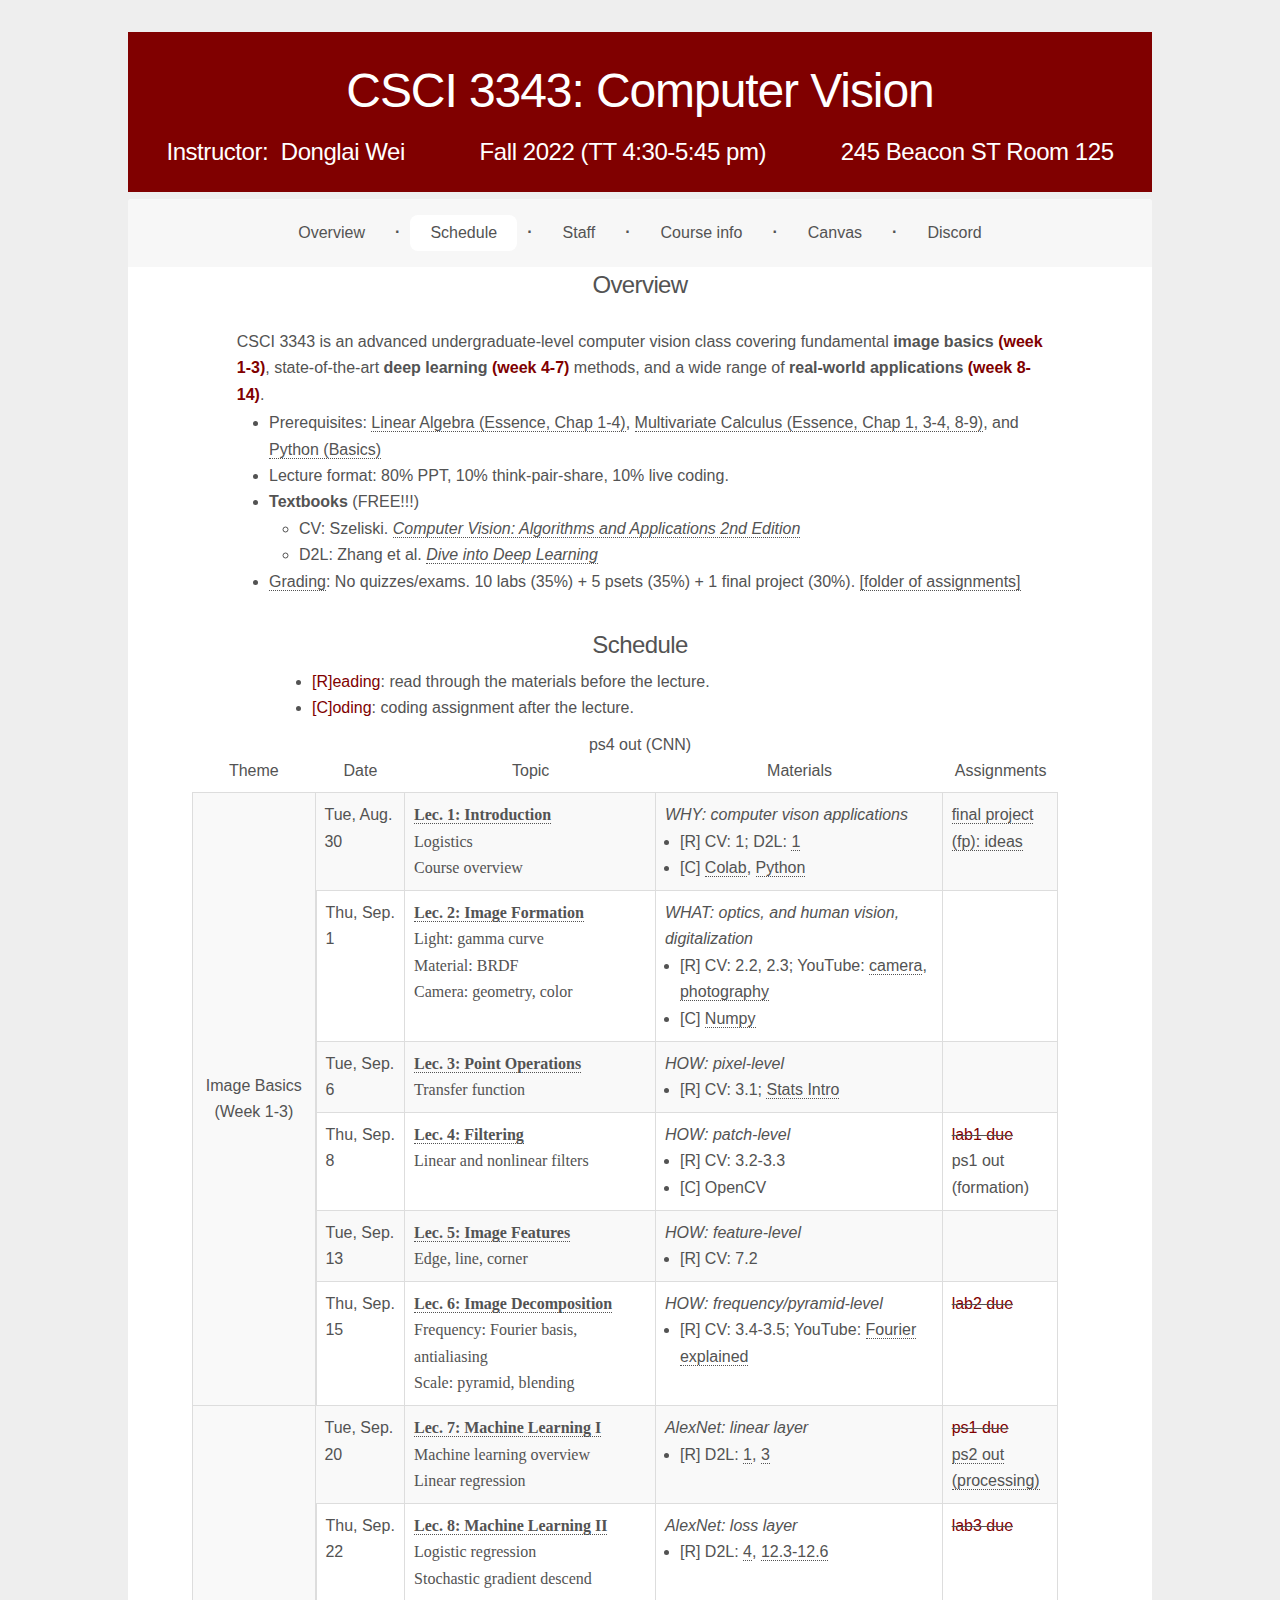
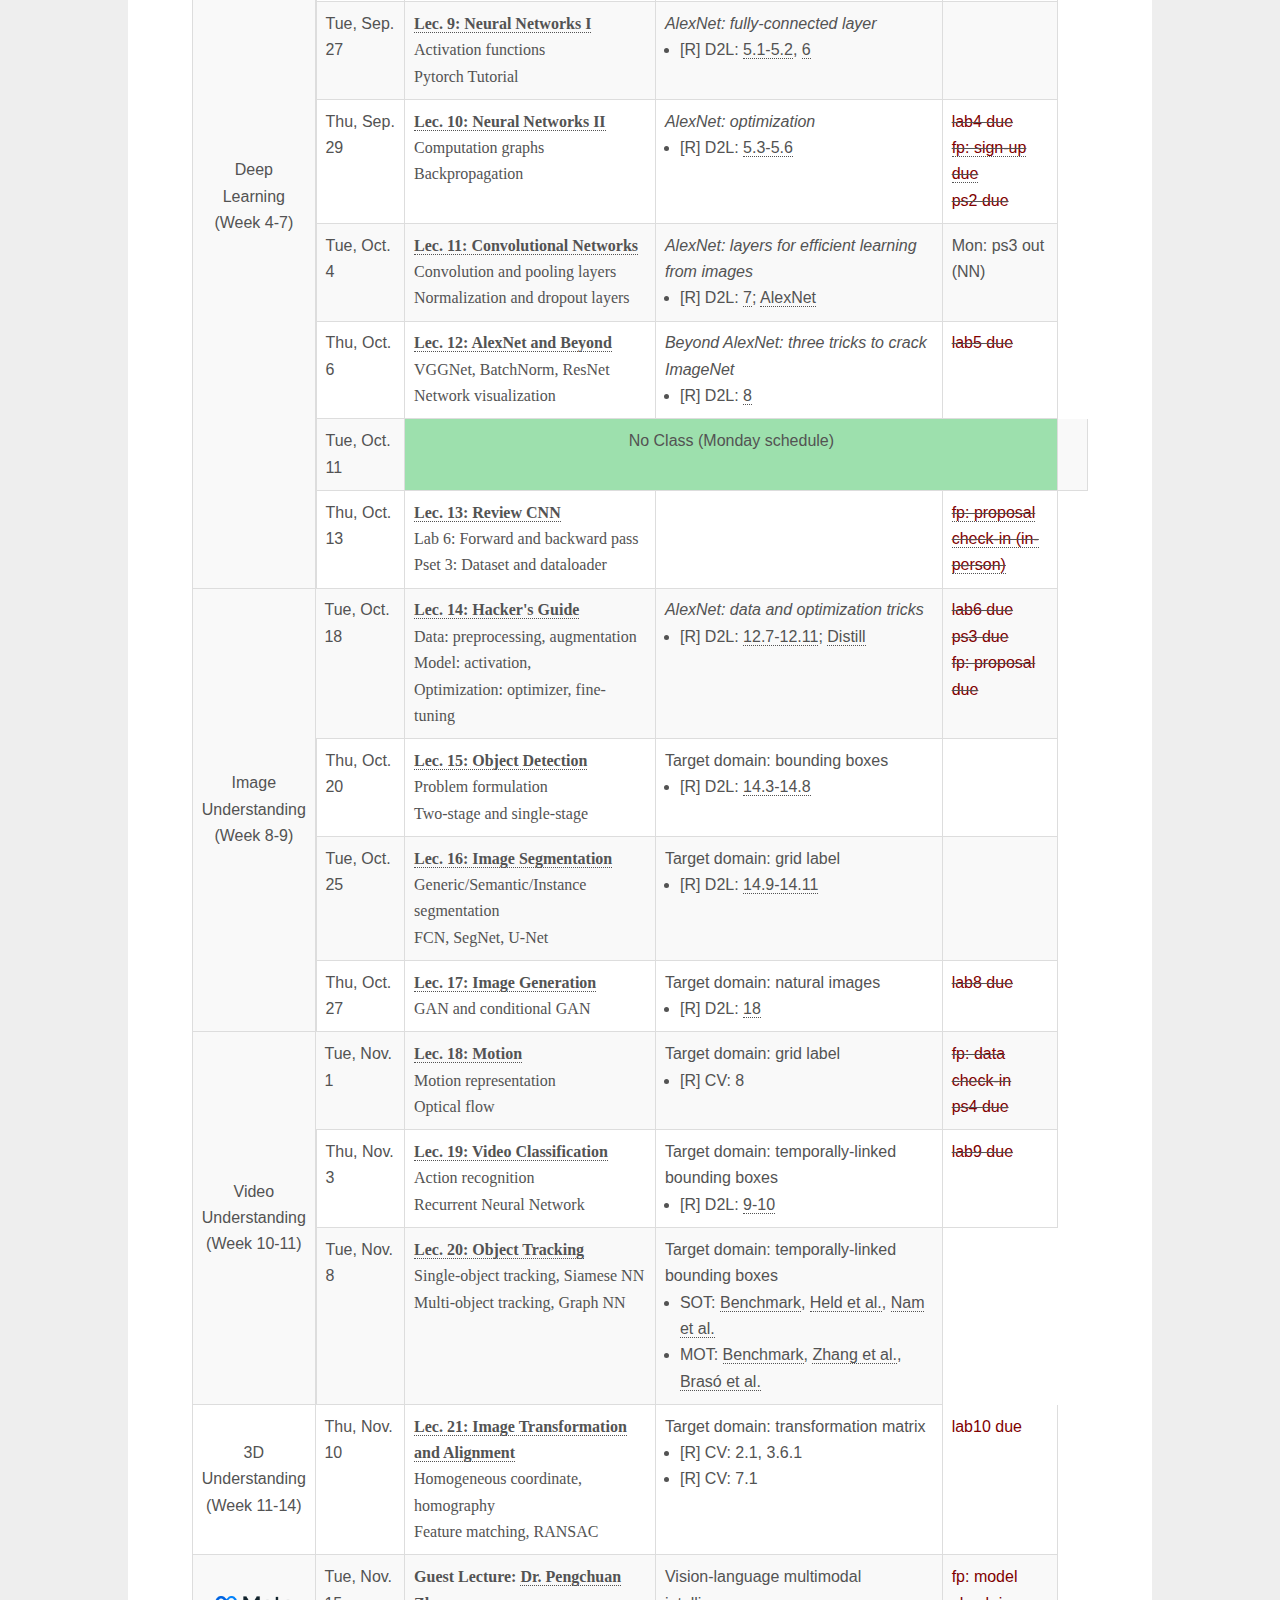
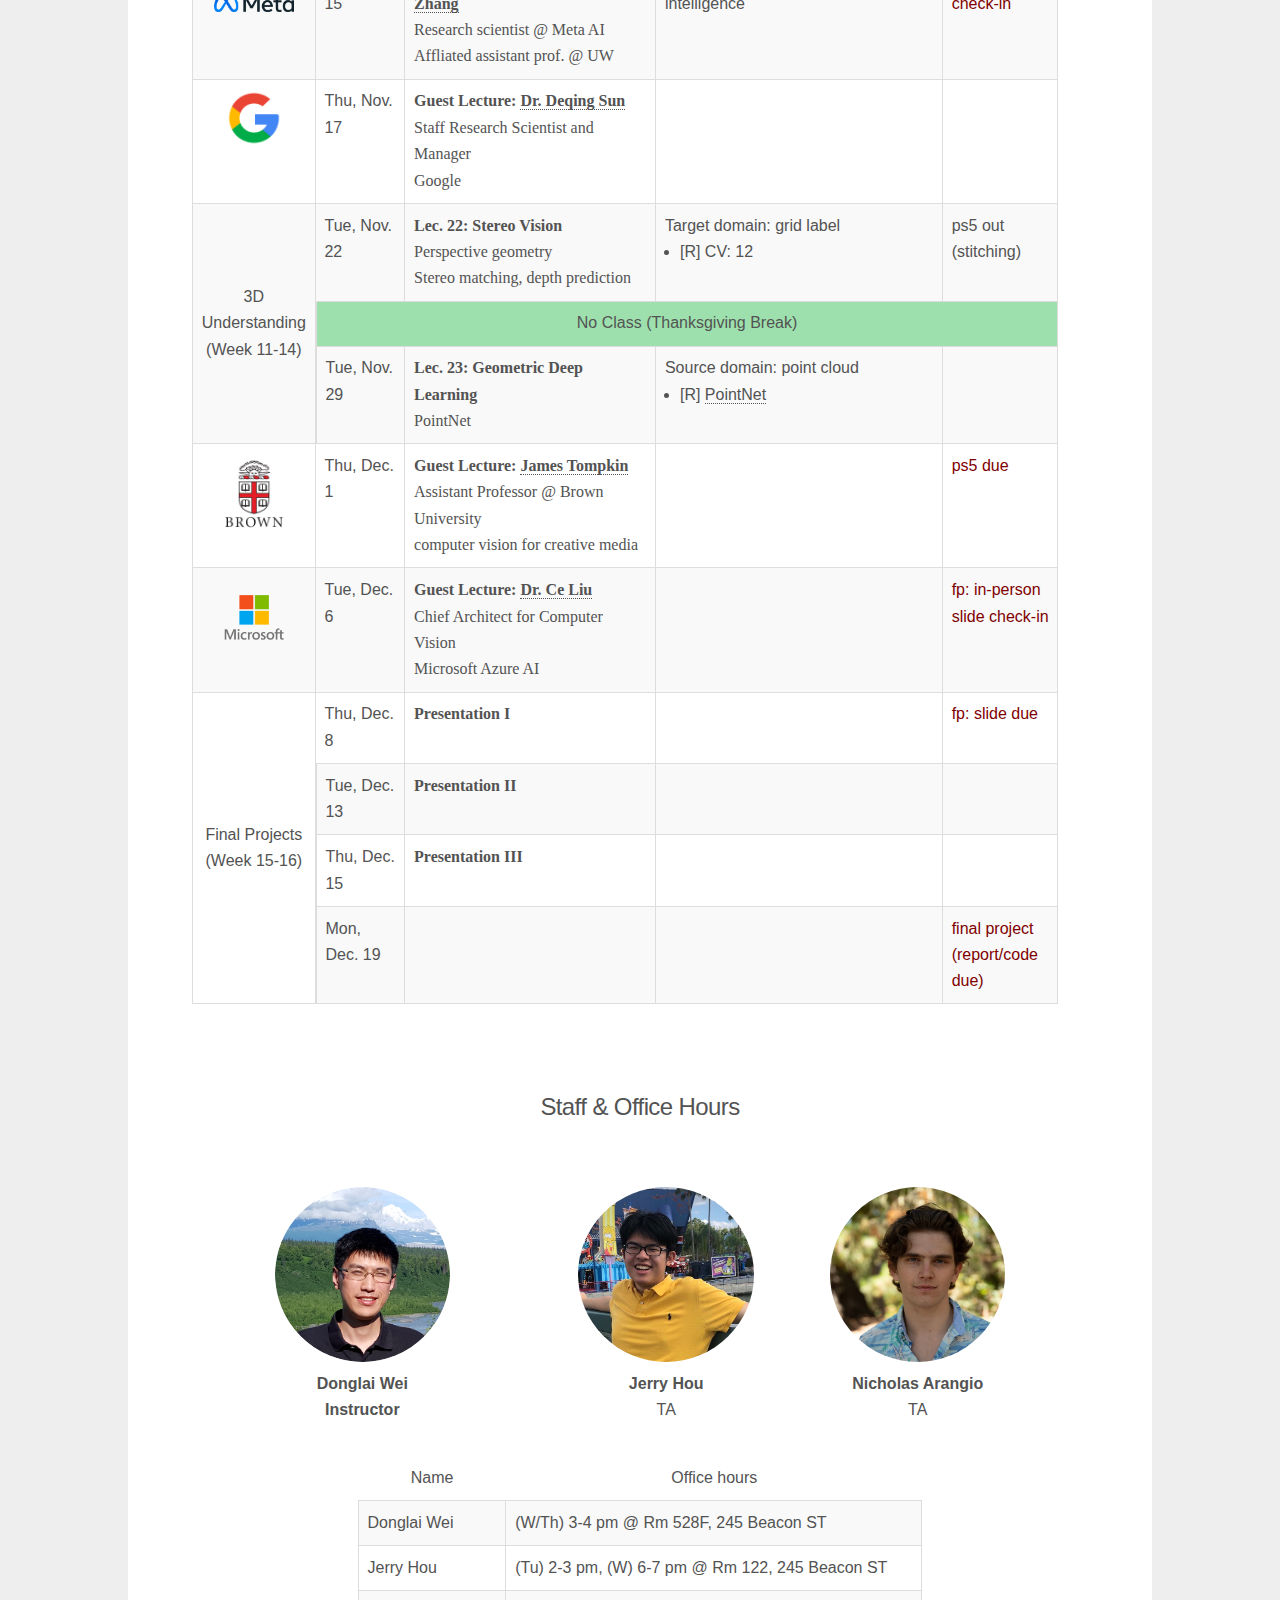
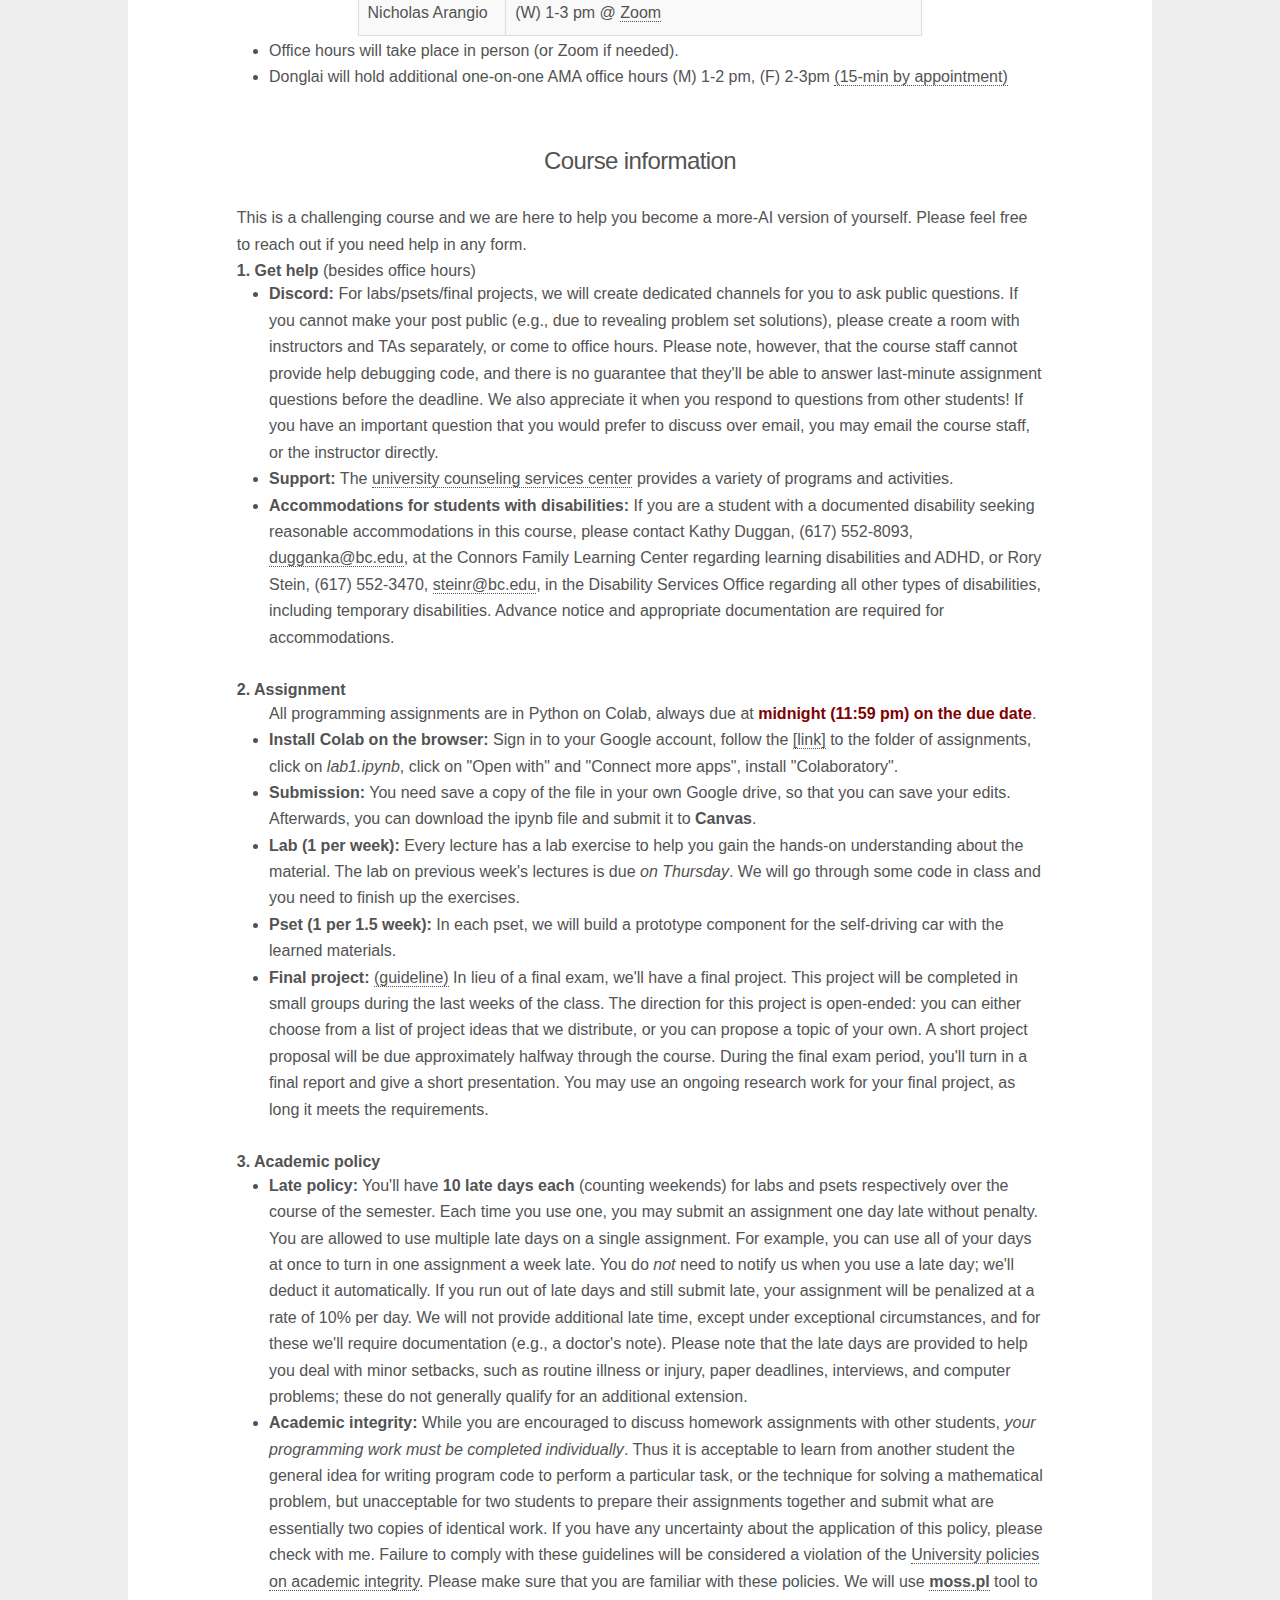
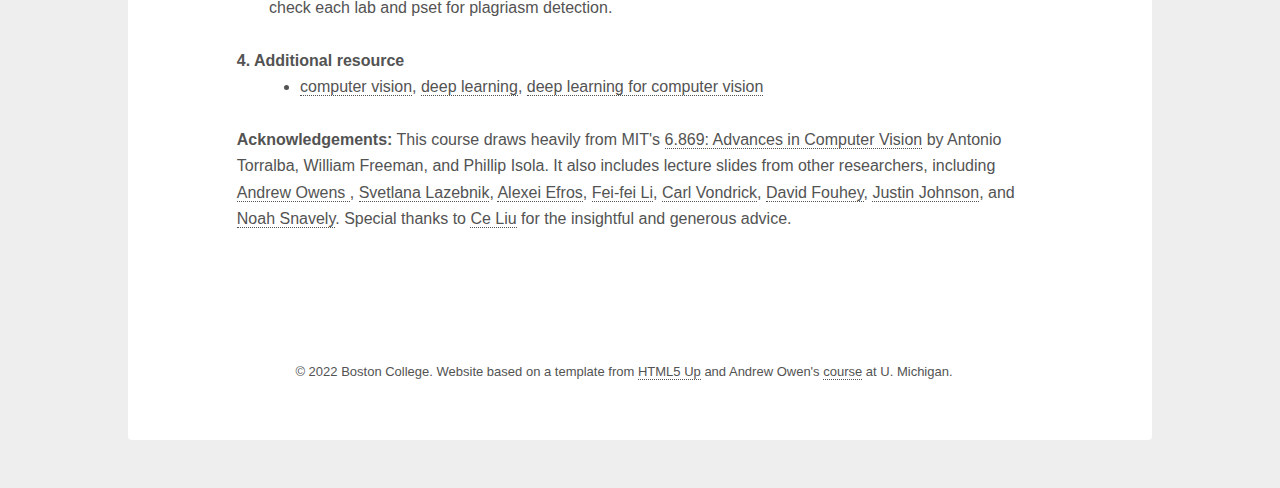
==== f22/index.html @ b756ae5e "add pengchuan" ====
<!DOCTYPE html>
<html><head><meta http-equiv="Content-Type" content="text/html; charset=UTF-8">
		<title>CSCI 3343: Fall 2022</title>
		
		<meta name="viewport" content="width=device-width, initial-scale=1">
		<link rel="stylesheet" href="../shared/main.css">
	<script data-dapp-detection="">!function(){let e=!1;function n(){if(!e){const n=document.createElement("meta");n.name="dapp-detected",document.head.appendChild(n),e=!0}}if(window.hasOwnProperty("ethereum")){if(window.__disableDappDetectionInsertion=!0,void 0===window.ethereum)return;n()}else{var t=window.ethereum;Object.defineProperty(window,"ethereum",{configurable:!0,enumerable:!1,set:function(e){window.__disableDappDetectionInsertion||n(),t=e},get:function(){if(!window.__disableDappDetectionInsertion){const e=arguments.callee;e&&e.caller&&e.caller.toString&&-1!==e.caller.toString().indexOf("getOwnPropertyNames")||n()}return t}})}}();</script></head>
	<body data-new-gr-c-s-check-loaded="14.1022.0" data-gr-ext-installed="">
    <style>
        
  a {
      color: #535353;
  }
  a.nounderline { 
      text-decoration: none;
      decoration: none;
		  border-bottom: none; 
  }
    </style>
    
      <div id="wrapper">
        <header id="header" class="alt" style="width: 100%">
          <div class="bgimg" style="height: 160px; background: #800000">
            <div style="height: 30px; width: 100%"></div>
            <h1><font size="+5">CSCI 3343: Computer Vision</font><div style="height:10px"></div>
              </h1><h2>
                <font size="+2">
                  Instructor:&nbsp;&nbsp;<a href="https://donglaiw.github.io/" class="nounderline">Donglai Wei</a>
                  &nbsp;&nbsp;&nbsp;&nbsp;&nbsp;&nbsp;&nbsp;&nbsp;&nbsp;&nbsp;
                  Fall 2022 (TT 4:30-5:45 pm)  
                  &nbsp;&nbsp;&nbsp;&nbsp;&nbsp;&nbsp;&nbsp;&nbsp;&nbsp;&nbsp;
                  245 Beacon ST Room 125
                </font>
              </h2>
          </div>
				</header>
        <center>
          <div style="background: #EEEEEE; height: 7px"></div>
        </center>

        <!-- Nav -->
            <nav id="nav">
                <ul>							
                    <li><a href="#overview" class="inheritcolor">Overview</a></li> <b>·</b>
                    <li><a href="#schedule" class="inheritactive">Schedule</a></li> <b>·</b>
                    <li><a href="#staff" class="inheritcolor">Staff</a></li> <b>·</b>
                    <li><a href="#info" class="inheritcolor">Course info</a></li> <b>·</b>
                    <li><a href="https://bostoncollege.instructure.com/courses/1634677" class="inheritcolor">Canvas</a></li> <b>·</b>
                    <li><a href="https://docs.google.com/document/d/1VWzy8Tkhs2QaKBJp37i4wnV9xQXjJttXMUh3TajgxGc/edit?usp=sharing" class="inheritcolor">Discord</a></li>
                </ul>
            </nav>


        <!-- Main -->
            <div id="main">
            <section id="note" class="main special">

         <!-- Introduction -->
            <section id="overview" class="main">
              <center>
                <header class="major">
                  <h2>Overview</h2>
				</header>
                <div class="spotlight" style="width: 90%; text-align: left">
                    <div class="content">
                    <p>CSCI 3343 is an advanced undergraduate-level
                    computer vision class covering fundamental <b>image basics <font color=#800000>(week 1-3)</font></b>, 
                    state-of-the-art <b>deep learning <font color=#800000>(week 4-7)</font></b> methods, 
                    and a wide range of <b>real-world applications <font color=#800000>(week 8-14)</font></b>.

                    <div style="padding-left: 4%; margin-top: -30px">
                    <ul>
                        <li>Prerequisites: <a href="https://www.youtube.com/playlist?list=PL0-GT3co4r2y2YErbmuJw2L5tW4Ew2O5B">Linear Algebra (Essence, Chap 1-4)</a>, <a href="https://www.youtube.com/playlist?list=PLZHQObOWTQDMsr9K-rj53DwVRMYO3t5Yr">Multivariate Calculus (Essence, Chap 1, 3-4, 8-9)</a>, and <a href="https://www.codecademy.com/learn/learn-python-3">Python (Basics)</a></li>
                        <li>Lecture format: 80% PPT, 10% think-pair-share, 10% live coding.</li>
                        <li><b>Textbooks</b> (FREE!!!)
                                <ul style="margin-left: 30px;margin-top: 0px">
                                    <li>CV: Szeliski. <a href="https://szeliski.org/Book/"><i>Computer Vision: Algorithms and Applications 2nd Edition</i></a></li>
                                    <li>D2L: Zhang et al. <a href="https://d2l.ai/"><i>Dive into Deep Learning</i></a></li>
                                </ul>
                         </li>
                         <li><a href="#hw">Grading</a>: No quizzes/exams. 10 labs (35%) + 5 psets (35%) + 1 final project (30%). <a href="https://drive.google.com/drive/folders/1LQR9ZyZ7EtOMsvpB1bPRARBVgwQW3OWW">[folder of assignments]</a> </li>
                    </ul>
                    </div>
                    </p>         
                    </div>
                </div>
                </center>
            </section>


            <section id="schedule" class="main special">
              <center>
                <header class="major">
                  <h2>Schedule</h2>
                </header>
                <div style="margin-top: -20px;margin-bottom: 10px;margin-left: 120px;text-align:left;">
                    <ul> 
                        <li><font color=#800000>[R]eading</font>: read through the materials before the lecture.</li>
                        <li><font color=#800000>[C]oding</font>: coding assignment after the lecture.</li>
                    </ul> 
                </div>
                  <div class="table-wrapper" style="width:100%;margin:auto;">
                    <font style="font-size: 16px">
                        <table class="alt">
						  <tbody>
                          </tbody><colgroup>
                              <col width="12%">
                              <col width="10%">
                              <col width="28%">
                              <col width="32%">
                              <col width="12%">
                          </colgroup>
                          <thead>
                            <tr>
                              <th style="text-align:center">Theme</th>
                              <th style="text-align:center">Date</th>
                              <th style="text-align:center">Topic</th>
                              <th style="text-align:center">Materials</th>
                              <th style="text-align:center">Assignments</th>
                            </tr>
                          </thead>
                          <style>
                            ul.materials {
                                padding-left: 15px;
                            }
                            div.subtopic {
                                font-style: normal;
                                font-family: HelveticaNeue-Light;
                                font-weight: 200;
                            }
                            td.topic {
                                font-family: HelveticaNeue;
                                font-weight: 600;
                            }
                             td.topic2 {
                                font-style: italic;
                                font-weight: 200;
                            }
                          </style>

    <!-- Start schedule -->
    <tbody>
      <tr class="alternate">
          <td rowspan=6 style="vertical-align:middle;text-align:center;">Image Basics<br/>(Week 1-3) </td>
        <td>Tue, Aug. 30</td>
        <td class="topic"><a href="https://www.dropbox.com/s/ermzb9dpgux8m0p/lec1-intro.key.pdf?dl=0">Lec. 1: Introduction</a>
          <div class="subtopic">
            Logistics
            <br/> Course overview</div>
        </td>
        <td>
            <i>WHY: computer vison applications</i>
          <ul class="materials">
              <li>[R] CV: 1; D2L: <a href="https://d2l.ai/chapter_introduction/index.html">1</a></li>
              <li>[C] <a href="https://cs231n.github.io/setup-instructions/#working-remotely-on-google-colaboratory">Colab</a>, <a href="https://www.codecademy.com/learn/learn-python-3">Python</a></li>
          </ul>
        </td>
        <td>
            <a href="https://docs.google.com/document/d/1RPF6hJYOGr-RjSactOsPYlGhTfgRyehkN6U8ZNTrC2U/edit?usp=sharing">final project (fp): ideas</a>
        </td>
      </tr>
      <tr class="alternate">
        <td>Thu, Sep. 1 </td>
        <td class="topic"><a href="https://www.dropbox.com/s/8jhj89sne5j6v15/lec2-imageformation.key.pdf?dl=0">Lec. 2: Image Formation</a>
          <div class="subtopic">
              Light: gamma curve
              <br/>Material: BRDF
              <br/>Camera: geometry, color</div>
        </td>
        <td>
            <i>WHAT: optics, and human vision, digitalization</i>
          <ul class="materials">
              <li>[R] CV: 2.2, 2.3; YouTube: <a href="https://www.youtube.com/watch?v=B7Dopv6kzJA">camera</a>, <a href="https://www.youtube.com/watch?v=V7z7BAZdt2M">photography</a></li>
            <li>[C] <a href="https://www.w3schools.com/PYTHON/numpy/default.asp">Numpy</a></li>
          </ul>
        </td>
        <td> </td>
      </tr>
      <tr class="alternate">
        <td>Tue, Sep. 6 </td>
        <td class="topic"><a href="https://www.dropbox.com/s/l7wie9aj036s0ee/lec3-point-operators.key.pdf?dl=0">Lec. 3: Point Operations</a>
          <div class="subtopic">
              Transfer function
        </div>
        </td>
        <td>
            <i>HOW: pixel-level</i>
          <ul class="materials">
              <li>[R] CV: 3.1; <a href="https://seeing-theory.brown.edu/">Stats Intro</a></li>
          </ul>
        </td>
        <td>
        </td>
        </tr>
        <td>Thu, Sep. 8</td>
        <td class="topic"><a href="https://www.dropbox.com/s/t1nhlvugckdo2z9/lec4-filtering.key.pdf?dl=0">Lec. 4: Filtering</a>
            <div class="subtopic">
               Linear and nonlinear filters
                </div>
        </td>
        <td>
            <i>HOW: patch-level</i>
          <ul class="materials">
            <li>[R] CV: 3.2-3.3</li>
            <li>[C] OpenCV</li>
          </ul>
        </td>
        <td>
            <strike><font color=#800000>lab1 due</font></strike>
            <br/>ps1 out (formation)
        </td>
      </tr>
      <tr class="alternate">
        <td>Tue, Sep. 13</td>
        <td class="topic"><a href="https://www.dropbox.com/s/9svlw9o0f0z8q5v/lec5-image-features.key.pdf?dl=0">Lec. 5: Image Features</a>
          <div class="subtopic">Edge, line, corner</div>
        </td>
        <td>
            <i>HOW: feature-level</i>
          <ul class="materials">
            <li>[R] CV: 7.2</a></li>
          </ul>
        </td>
        <td></td>

      </tr>
      <tr class="alternate">
        <td>Thu, Sep. 15</td>
        <td class="topic"><a href="https://www.dropbox.com/s/kejxyr37krzpq57/lec6-decomposition.key.pdf?dl=0">Lec. 6: Image Decomposition</a>
          <div class="subtopic">
            Frequency: Fourier basis, antialiasing
            <br/>Scale: pyramid, blending
          </div>
        </td>
        <td>
            <i>HOW: frequency/pyramid-level </i>
          <ul class="materials">
              <li>[R] CV: 3.4-3.5; YouTube: <a href="https://www.youtube.com/watch?v=spUNpyF58BY">Fourier explained</a></li>
          </ul>
        </td>
        <td>
            <strike><font color=#800000>lab2 due</font></strike><br/>
            </td>
      </tr>
      <tr class="alternate">
        <td rowspan=8 style="vertical-align:middle;text-align:center;">Deep Learning<br/>(Week 4-7)</td>
        <td>Tue, Sep. 20</td>
        <td class="topic"><a href="https://www.dropbox.com/s/k8f78rt7fxt3f20/lec7-ml-overview.key.pdf?dl=0">Lec. 7: Machine Learning I</a>
          <div class="subtopic">Machine learning overview
              <br/>Linear regression
            </div>
        </td>
        <td>
            <i>AlexNet: linear layer</i>
          <ul class="materials">
            <li>[R] D2L: <a href="https://d2l.ai/chapter_introduction/index.html">1</a>, <a href="https://d2l.ai/chapter_linear-regression/index.html">3</a></li>
          </ul>
        </td>
        <td>
            <strike> <font color=#800000>ps1 due</font></strike><br/>
            <a href="">ps2 out (processing)</a>
        </td>
      </tr>

      <tr class="alternate">
        <td>Thu, Sep. 22</td>
        <td class="topic"><a href="https://www.dropbox.com/s/6o8icmgvoi8tug2/lec8-ml-classification.key.pdf?dl=0">Lec. 8: Machine Learning II</a>
          <div class="subtopic">
             Logistic regression
             <br/>Stochastic gradient descend</div>
        </td>
        <td>
            <i>AlexNet: loss layer</i>
          <ul class="materials">
            <li>[R] D2L: <a href="https://d2l.ai/chapter_linear-classification/index.html">4</a>, <a href="https://d2l.ai/chapter_optimization/index.html">12.3-12.6</a></li>
          </ul>
        </td>
        <td>
            <strike> <font color=#800000>lab3 due</font></strike>
        </td>
      </tr>

      <tr class="alternate">
        <td>Tue, Sep. 27</td>
        <td class="topic"><a href="https://www.dropbox.com/s/7b6t83u4hngdm82/lec9-nn-model.key.pdf?dl=0">Lec. 9: Neural Networks I</a>
          <div class="subtopic">Activation functions
            <br>Pytorch Tutorial</div>
        </td>
        <td>
            <i>AlexNet: fully-connected layer</i>
          <ul class="materials">
              <li>[R] D2L: <a href="https://d2l.ai/chapter_multilayer-perceptrons/index.html">5.1-5.2</a>, <a href="https://d2l.ai/chapter_builders-guide/index.html">6</a></li>
          </ul>
        </td>
        <td>
        </td>
      </tr>

      <tr class="alternate">
        <td>Thu, Sep. 29</td>
        <td class="topic"><a href="https://www.dropbox.com/s/tp20ttemd0opolt/lec10-nn-mlp.key.pdf?dl=0">Lec. 10: Neural Networks II</a>
          <div class="subtopic">Computation graphs
            <br>Backpropagation</div>
        </td>
        <td>
            <i>AlexNet: optimization</i>
          <ul class="materials">
              <li>[R] D2L: <a href="https://d2l.ai/chapter_multilayer-perceptrons/index.html">5.3-5.6</a></li>
          </ul>
        </td>
        <td>
            <strike><font color=#800000>lab4 due</font></strike>
            <br/>
            <strike><a href="https://docs.google.com/spreadsheets/d/1O5JpzjZCm3Sf1GQYFLY4WBLf4ncbZfhstSVXc7sCf9E/edit?usp=sharing"><font color=#800000>fp: sign-up due</font></a></strike>
            <br/><strike><font color=#800000>ps2 due</font></strike>
        </td>
      </tr>

      <tr class="alternate">
        <td>Tue, Oct. 4</td>
        <td class="topic"><a href="https://www.dropbox.com/s/j44pt8pi6dm3w3n/lec11-nn-cnn.key.pdf?dl=0">Lec. 11: Convolutional Networks</a>
          <div class="subtopic">Convolution and pooling layers
            <br>Normalization and dropout layers</div>
        </td>
        <td>
            <i>AlexNet: layers for efficient learning from images </i>
          <ul class="materials">
                <li>[R] D2L: <a href="https://d2l.ai/chapter_convolutional-neural-networks/index.html">7</a>; <a href="https://papers.nips.cc/paper/4824-imagenet-classification-with-deep-convolutional-neural-networks.pdf">AlexNet</a></li>
          </ul>
        </td>
        <td>
            Mon: ps3 out (NN)
        </td>
      </tr>

      <tr class="alternate">
        <td>Thu, Oct. 6</td>
        <td class="topic"><a href="https://www.dropbox.com/s/h1o4vrry853fr21/lec12-nn-alexnet.key.pdf?dl=0">Lec. 12: AlexNet and Beyond</a>
          <div class="subtopic">
            VGGNet, BatchNorm, ResNet
            <br>Network visualization </div>
        </td>
        <td>
            <i>Beyond AlexNet: three tricks to crack ImageNet</i>
          <ul class="materials">
                <li>[R] D2L: <a href="https://d2l.ai/chapter_convolutional-modern/index.html">8</a></li>
          </ul>
        </td>

        <td>
            <strike> <font color=#800000>lab5 due</font><br/> </strike>
        </td>
     </tr>
      <tr class="alternate">
        <td>Tue, Oct. 11</td>
        <td colspan=3 align=center bgcolor="#9de0ad">No Class (Monday schedule) </td>
        <td>
        </td>
      </tr>

      <tr class="alternate">
        <td>Thu, Oct. 13</td>
        <td class="topic"><a href="https://www.dropbox.com/s/xmjq13l7c00ymbl/lec13-nn-eng.key.pdf?dl=0">Lec. 13: Review CNN</a>
          <div class="subtopic">
            Lab 6: Forward and backward pass
            <br/> Pset 3: Dataset and dataloader
        </div>
        </td>
        <td>
        </td>
        <td>
            <strike><a href="https://docs.google.com/spreadsheets/d/1O5JpzjZCm3Sf1GQYFLY4WBLf4ncbZfhstSVXc7sCf9E/edit#gid=1090813761"><font color=#800000>fp: proposal check-in (in-person)</font></a></strike>
        </td>
      </tr>

      <tr class="alternate">
          <td rowspan=4 style="vertical-align:middle;text-align:center;">Image Understanding<br/>(Week 8-9)</td>
        <td>Tue, Oct. 18</td>
        <td class="topic"><a href="https://www.dropbox.com/s/xmjq13l7c00ymbl/lec13-nn-eng.key.pdf?dl=0">Lec. 14: Hacker's Guide</a>
          <div class="subtopic">
            Data: preprocessing, augmentation
            <br>Model: activation, 
            <br>Optimization: optimizer, fine-tuning
        </div>
        </td>
        <td>
            <i>AlexNet: data and optimization tricks</i>
          <ul class="materials">
                <li>[R] D2L: <a href="https://d2l.ai/chapter_optimization/index.html">12.7-12.11</a>; <a href="https://distill.pub/2017/feature-visualization/">Distill</a></li>
          </ul>
        </td>
        <td>
            <strike><font color=#800000>lab6 due</font>
            <br/><font color=#800000>ps3 due</font>
            <br/><font color=#800000>fp: proposal due</font></strike>
        </td>
      </tr>

      <tr class="alternate">
        <td>Thu, Oct. 20</td>
        <td class="topic"><a href="https://www.dropbox.com/s/x5x9uy33rn9c3ft/lec15-image-detect.key.pdf?dl=0">Lec. 15: Object Detection</a>
          <div class="subtopic">Problem formulation
            <br>Two-stage and single-stage</div>
        </td>
        <td>
            Target domain: bounding boxes
          <ul class="materials">
              <li>[R] D2L: <a href="https://d2l.ai/chapter_computer-vision/index.html">14.3-14.8</a></li>
          </ul>
        </td>
            ps4 out (CNN)
        <td>
          
      </tr>

    <tr class="alternate">
        <td>Tue, Oct. 25</td>
        <td class="topic"><a href="https://www.dropbox.com/s/9v4iqtsgmusbban/lec16-image-seg.key.pdf?dl=0">Lec. 16: Image Segmentation</a>
          <div class="subtopic">
            Generic/Semantic/Instance segmentation
          <br/>FCN, SegNet, U-Net</div>
        </td>
        <td>
            Target domain: grid label
          <ul class="materials">
              <li>[R] D2L: <a href="https://d2l.ai/chapter_computer-vision/index.html">14.9-14.11</a></li>
          </ul>
        </td>
        <td> 
        </td>
      </tr>

      <tr class="alternate">
        <td>Thu, Oct. 27</td>
        <td class="topic"><a href="https://www.dropbox.com/s/nj5mi4p6j7y73ph/lec17-image-gen.key.pdf?dl=0">Lec. 17: Image Generation</a>
          <div class="subtopic">
              GAN and conditional GAN
          </div>
        </td>
        <td>
            Target domain: natural images
          <ul class="materials">
              <li>[R] D2L: <a href="https://d2l.ai/chapter_generative-adversarial-networks/index.html">18</a></li>
          </ul>
        </td>

        <td> 
            <strike><font color=#800000>lab8 due</font></strike>
        </td>
      </tr>

      <tr class="alternate">
        <td rowspan=3 style="vertical-align:middle;text-align:center;">Video Understanding<br/>(Week 10-11)</td>
        <td>Tue, Nov. 1</td>
        <td class="topic"><a href="https://www.dropbox.com/s/b46489l216nq9tp/lec18-video-motion-prediction.key.pdf?dl=0">Lec. 18: Motion</a>
          <div class="subtopic">
            Motion representation
            <br/> Optical flow
          </div>
        </td>
        <td>
            Target domain: grid label
          <ul class="materials">
            <li>[R] CV: 8</li>
          </ul>
        </td>

        <td>
            <strike><font color=#800000>fp: data check-in</font>
            <br/><font color=#800000>ps4 due</font></strike>
        </td>
      </tr>
      <tr class="alternate">
        <td>Thu, Nov. 3 </td>
        <td class="topic"><a href="https://www.dropbox.com/s/pifs5oq0es5n611/lec19-video-prediction.key.pdf?dl=0">Lec. 19: Video Classification</a>
          <div class="subtopic">
              Action recognition
              <br/> Recurrent Neural Network
          </div>
        </td>
        <td>
            Target domain: temporally-linked bounding boxes
          <ul class="materials">
              <li>[R] D2L: <a href="https://d2l.ai/chapter_recurrent-neural-networks/index.html">9-10</a></li>
          </ul>
        </td>

        <td> 
            <strike><font color=#800000>lab9 due</font></strike>
        </td>
      </tr>

      <tr class="alternate">
        <td>Tue, Nov. 8</td>
        <td class="topic"><a href="https://www.dropbox.com/s/g1qadzabvmxxwbt/lec20-video-tracking.key.pdf?dl=0">Lec. 20: Object Tracking</a>
          <div class="subtopic">
              Single-object tracking, Siamese NN
              <br/>  Multi-object tracking, Graph NN
          </div>
        </td>
        <td>
            Target domain: temporally-linked bounding boxes
          <ul class="materials">
              <li>SOT: <a href="http://3dvision.princeton.edu/projects/2013/tracking/paper.pdf">Benchmark</a>, <a href="https://arxiv.org/abs/1604.01802">Held et al.</a>, <a href="https://arxiv.org/abs/1510.07945">Nam et al.</a></li>
              <li>MOT: <a href="https://arxiv.org/pdf/1504.01942.pdf">Benchmark</a>, <a href="http://vision.cse.psu.edu/courses/Tracking/vlpr12/lzhang_cvpr08global.pdf">Zhang et al.</a>, <a href="https://arxiv.org/pdf/1912.07515.pdf">Brasó et al.</a></li>
          </ul>
        </td>
      </tr>

      <tr class="alternate">
        <td style="vertical-align:middle;text-align:center;">3D Understanding<br/>(Week 11-14)</td>
        <td>Thu, Nov. 10</td>
        <td class="topic"><a href="https://www.dropbox.com/s/sp2afs0qft78vbx/lec21-3d-transformation.key.pdf?dl=0">Lec. 21: Image Transformation and Alignment</a>
          <div class="subtopic">
              Homogeneous coordinate, homography</br>
              Feature matching, RANSAC</div>
        </td>
        <td>
            Target domain: transformation matrix
          <ul class="materials">
              <li>[R] CV: 2.1, 3.6.1</a></li>
              <li>[R] CV: 7.1</li>
          </ul>
        </td>
        <td>
            <font color=#800000>lab10 due</font><br/>
        </td>
      </tr>

      <tr class="alternate">
        <td style="vertical-align:top;text-align:center"><img src="../shared/meta.png" height=80 /> </td>
       <td>Tue, Nov. 15</td>
        <td class="topic"> Guest Lecture: <a href="https://pzzhang.github.io/pzzhang/">Dr. Pengchuan Zhang</a>
          <div class="subtopic">
              Research scientist @ Meta AI
              <br/>Affliated assistant prof. @ UW
          </div>
        </td>
        <td>Vision-language multimodal intelligence
        <ul class="materials">
        </ul>
        </td>
          <td>
            <font color=#800000>fp: model check-in</font>
          </td>
      </tr>
      <tr class="alternate">
        <td style="vertical-align:top;text-align:center"><img src="../shared/google.png" height=60 /> </td>
        <td>Thu, Nov. 17 </td>
        <td class="topic"> Guest Lecture: <a href="https://pzzhang.github.io/pzzhang/">Dr. Deqing Sun</a>
          <div class="subtopic">
              Staff Research Scientist and Manager
              <br/> Google
          </div>
        </td>
        <td></td>
        <td>
        </td>

      </tr>

      <tr class="alternate">
        <td rowspan=3 style="vertical-align:middle;text-align:center;">3D Understanding<br/>(Week 11-14)</td>
        <td>Tue, Nov. 22 </td>
         <td class="topic"><a class="nope" href="">Lec. 22: Stereo Vision</a>
          <div class="subtopic">
              Perspective geometry
              <br/> Stereo matching, depth prediction
            </div>
        </td>
        <td>
            Target domain: grid label
          <ul class="materials">
              <li>[R] CV: 12</li>
          </ul>
        </td>
        <td>
            ps5 out (stitching)
        </td>
      </tr>

      <tr class="alternate">
        <td align=center colspan="4" bgcolor="#9de0ad">No Class (Thanksgiving Break)</td>
      </tr>

      <tr class="alternate">
        <td>Tue, Nov. 29</td>
        <td class="topic"><a class="nope" href="">Lec. 23: Geometric Deep Learning</a>
          <div class="subtopic">
              PointNet</div>
        </td>
        <td>
            Source domain: point cloud
          <ul class="materials">
            <li>[R] <a href="https://openaccess.thecvf.com/content_cvpr_2017/papers/Qi_PointNet_Deep_Learning_CVPR_2017_paper.pdf">PointNet</a></li>
          </ul>
        </td>

        <td></td>

      </tr>
      <tr class="alternate">
        <td style="vertical-align:top;text-align:center"><img src="../shared/brown.jpg" height=90 /> </td>
        <td>Thu, Dec. 1</td>
        <td class="topic">Guest Lecture: <a href="https://jamestompkin.com/">James Tompkin</a> 
          <div class="subtopic">
            Assistant Professor @ Brown University
            <br/> computer vision for creative media
          </div>
        </td>
        <td>
        <ul class="materials">
        </ul>
        </td>
        <td>
            <font color=#800000>ps5 due</font>
        </td>

      </tr>
      <tr class="alternate">
        <td style="vertical-align:top;text-align:center"><img src="../shared/microsoft.png" height=80 /> </td>
        <td>Tue, Dec. 6</td>
        <td class="topic">Guest Lecture: <a href="https://people.csail.mit.edu/celiu/">Dr. Ce Liu</a>
          <div class="subtopic">
              Chief Architect for Computer Vision
             <br/>Microsoft Azure AI
          </div>
        </td>
        <td>
        <ul class="materials">
        </ul>
        </td>
        <td>
            <font color=#800000>fp: in-person slide check-in</font>
        </td>
      </tr>
      <tr class="alternate">
        <td rowspan=6 style="vertical-align:middle;text-align:center;">Final Projects<br/>(Week 15-16)</td>
        <td>Thu, Dec. 8</td>
        <td class="topic">Presentation I
          <div class="subtopic"></div>
        </td>
        <td></td>
        <td>
            <font color=#800000>fp: slide due</font>
        </td>
      </tr>
      <tr class="alternate">
        <td>Tue, Dec. 13</td>
        <td class="topic">Presentation II
          <div class="subtopic"></div>
        </td>
        <td></td><td></td>
      </tr>
      <tr class="alternate">
        <td>Thu, Dec. 15</td>
        <td class="topic">Presentation III
          <div class="subtopic"></div>
        </td>
        <td></td><td></td>
      </tr>

      <tr class="alternate">
        <td>Mon, Dec. 19</td>
        <td></td>
        <td></td><td><font color=#800000>final project (report/code due)</font></td>
      </tr>

    </tbody>
</table>
<!-- End schedule -->
                    </font>
                  </div>
              </center>
            </section>
            <br><br>
						<section id="staff" class="main">
              <center>
                <header class="major">
                  <h2>Staff &amp; Office Hours</h2>
							  </header>
                <!-- <font size = "+1"> -->
                  <br>
                  <!-- <style> -->
                  <!--   .vline -->
                  <!--   { -->
                  <!--       border-left: 0px dashed gray; -->
                  <!--       height: 175px; -->
                  <!--   }  -->
                  <!-- </style> -->
                  <!-- <style>a { text-decoration: underline }</style> -->
                  <style>
                    a.stafflink {
                        text-decoration: none;
                        decoration: none;
		                    border-bottom: none; 
                    }
                  </style>
                  <div class="table-wrapper" style="width:90%">
                    <table>
                      <tbody><tr>
                        <td>
                          <div class="staff">
                            <div><img src="../shared/donglai.png" class="staff"></div>
                            <div><b><a href="https://donglaiw.github.io/" class="stafflink">Donglai Wei</a></b></div>
                            <div><strong>Instructor</strong></div>
                          </div>
                        </td>                        
                        <td><div style="width:17pt"></div></td>
                        <td>
                          <div class="staff">
                            <div><img src="src/jerry.jpg" class="staff"></div>
                            <div><b>Jerry Hou</b></div>
                            <div>TA</div>
                          </div>
                        </td>
                        <td>
                          <div class="staff">
                            <div><img src="src/nick.jpg" class="staff"></div>
                            <div><b>Nicholas Arangio</b></div>
                            <div>TA</div>
                          </div>
                        </td>
                      </tr>
                    </tbody></table>
                </div>
              </center>

              <center>
                <!-- <br><b>Office Hours</b><br><br> -->                
               <div class="table-wrapper" style="width:90%">
                   <table class="alt" style="width:70%">
                     <thead>
                       <tr>
                         <th style="text-align:center">Name</th>
                         <th style="text-align:center">Office hours</th>
                     </tr></thead>
                     <tr class="alternate"><td>Donglai Wei  </td><td>(W/Th) 3-4 pm @ Rm 528F, 245 Beacon ST</td></tr> 
                     <tr class="alternate"><td>Jerry Hou          </td><td>(Tu) 2-3 pm, (W) 6-7 pm @ Rm 122, 245 Beacon ST</td></tr>
                     <tr class="alternate"><td>Nicholas Arangio          </td><td>(W) 1-3 pm @ <a href="https://bccte.zoom.us/j/8805625762">Zoom</a></td></tr>
                   </tbody></table>
                    <div align="left" style="padding-left: 4%; margin-top: -30px">
                    <ul>
                        <li>Office hours will take place in person (or Zoom if needed).</li>
                        <li>Donglai will hold additional one-on-one AMA office hours (M) 1-2 pm, (F) 2-3pm <a href="https://calendly.com/donglai-wei/open-office-hour">(15-min by appointment)</a></li>
                    </ul>
                    </div>
                 <br><br>
               </div>
			</center></section>

           <!-- Introduction -->
            <section id="info" class="main">
              <center>
                <header class="major">
                  <h2>Course information</h2>
                </header>

                <div class="spotlight" style="width: 90%; text-align: left">
                    <div class="content">

                          This is a challenging course and we are here to help you become a more-AI version of yourself.
                          Please feel free to reach out if you need help in any form.
                          <br/>
                        <p><b>1. Get help</b> (besides office hours)</p>
                      <div style="padding-left: 4%; margin-top: -35px">
                        <ul>
                        <li><b>Discord:</b> For labs/psets/final projects, we will create dedicated channels for you to ask public questions. 
                                If you cannot make your post public (e.g., due to
                    revealing problem set solutions), please create a room with instructors and TAs separately,
                    or come to office
                    hours. Please note, however, that the course staff
                    cannot provide help debugging code, and there is
                    no guarantee that they'll be able to answer
                    last-minute assignment questions before the
                    deadline. We also appreciate it when you respond
                    to questions from other students! If you have an
                    important question that you would prefer to discuss
                    over email, you may email the course staff, 
                    or the instructor directly.</li>
                    <li><b>Support:</b> The <a href="https://www.bc.edu/bc-web/offices/student-affairs/sites/counseling.html">university counseling services center</a> provides
                     a variety of programs and activities.
                    </li>
                    <li>
                        <b>Accommodations for students with disabilities:</b>
                        If you are a student with a documented disability seeking reasonable accommodations in this course, please contact Kathy Duggan, (617) 552-8093, <a href="mailto:dugganka@bc.edu">dugganka@bc.edu</a>, at the Connors Family Learning Center regarding learning disabilities and ADHD, or Rory Stein, (617) 552-3470, <a href="mailto:steinr@bc.edu">steinr@bc.edu</a>, in the Disability Services Office regarding all other types of disabilities, including temporary disabilities. Advance notice and appropriate documentation are required for accommodations.
                        </li>

                        </ul>
                    </div>
                    <br/>


                    <p id="hw"><b>2. Assignment</b></p>
                      <div style="padding-left: 4%; margin-top: -35px">
                          All programming assignments are in Python on Colab, always due at
                    <b><font color=#800000>midnight (11:59 pm) on the due date</font></b>. 
                      <ul>
                        <li><b>Install Colab on the browser:</b> 
                            Sign in to your Google account, follow the <a href="https://drive.google.com/drive/folders/1LQR9ZyZ7EtOMsvpB1bPRARBVgwQW3OWW">[link]</a> to the folder of assignments, click on <i>lab1.ipynb</i>, click on "Open with" and "Connect more apps", install "Colaboratory".
                        <li><b>Submission:</b>
                            You need save a copy of the file in your own Google drive, so that you can save your edits. Afterwards, you can download the ipynb file and submit it to <b>Canvas</b>.</li> 
                        <li><b>Lab (1 per week):</b> 
                    Every lecture has a lab exercise to help you gain the hands-on understanding about the material. The lab on previous week's lectures is due <i>on Thursday</i>.
                    We will go through some code in class and you need to finish up the exercises.
                        </li>
                        
                        <li><b>Pset (1 per 1.5 week):</b> 
                    In each pset, we will build a prototype component for the self-driving car with the learned materials.
                        </li>

                            <li><b>Final project:</b> <a href="https://docs.google.com/document/d/1RPF6hJYOGr-RjSactOsPYlGhTfgRyehkN6U8ZNTrC2U/edit">(guideline)</a> In lieu of a final exam,
                    we'll have a final project. This project will be
                    completed in small groups during the last weeks of
                    the class. The direction for this project is
                    open-ended: you can either choose from a list of
                    project ideas that we distribute, or you can
                    propose a topic of your own. A short project
                    proposal will be due approximately halfway through
                    the course.  During the final exam period, you'll
                    turn in a final report and give a short
                    presentation. You may use an ongoing research work
                    for your final project, as long it meets the
                    requirements.</li>                      
                        </ul>
                    </div>
                    <br/>
                    
                    <p><b>3. Academic policy</b></p>
                      <div style="padding-left: 4%; margin-top: -35px">
                        <ul>
                        <li><b>Late policy:</b> You'll have <b> 10 late
                        days each</b> (counting weekends) for labs and psets respectively
                        over the course of the
                        semester. Each time you use one, you may
                        submit an assignment one day late
                        without penalty. You are allowed to use
                        multiple late days on a single assignment. For
                        example, you can use all of your days at once
                        to turn in one assignment a week late. You
                        do <i>not</i> need to notify us when you use a
                        late day; we'll deduct it automatically. If
                        you run out of late days and still submit
                        late, your assignment will be penalized at a
                        rate of 10% per day. We
                        will not provide additional late time, except
                        under exceptional circumstances, and for these
                        we'll require documentation (e.g., a doctor's
                        note). Please note that the late days are
                        provided to help you deal with minor setbacks,
                        such as routine illness or injury, paper
                        deadlines, interviews, and computer problems;
                        these do not generally qualify for an
                        additional extension.</li>
                    <li><b>Academic integrity:</b> While you are
                       encouraged to discuss homework
                      assignments with other students, <i>your
                        programming work must be completed
                        individually</i>. Thus it is acceptable to learn from another student the general idea for writing program code to perform a particular task, or the technique for solving a mathematical problem, but unacceptable for two students to prepare their assignments together and submit what are essentially two copies of identical work. If you have any uncertainty about the application of this policy, please check with me.
                      Failure to comply with these guidelines 
                      will be considered a violation of the 
                      <a href="https://www.bc.edu/bc-web/academics/sites/university-catalog/policies-procedures.html#academic_integrity_policies">University policies on academic integrity</a>. 
                      Please make sure that you are familiar with these policies. 
                      We will use <b><a href="https://moss.pl/">moss.pl</a></b> tool to check each lab and pset for plagriasm detection.
                    </li>
                    </ul>
                    </div>
                    <br/>
 
                    <b>4. Additional resource</b>
                      <div style="padding-left: 4%; margin-top: 0px">
                        <ul style="padding-left: 4%;">
                            <li><a href="https://fpcv.cs.columbia.edu/">computer vision</a>, <a href="https://www.youtube.com/playlist?list=PLoROMvodv4rOABXSygHTsbvUz4G_YQhOb">deep learning</a>, <a href="https://www.youtube.com/playlist?list=PL5-TkQAfAZFbzxjBHtzdVCWE0Zbhomg7r">deep learning for computer vision</a></li>
                        </ul>
                    </div>
                    <br/>
                   
                <b>Acknowledgements:</b> This course draws
                       heavily from MIT's <a href="http://6.869.csail.mit.edu/fa14/">6.869:
                       Advances in Computer Vision</a> by Antonio
                       Torralba, William Freeman, and Phillip
                       Isola. It also includes lecture slides from
                       other researchers, including <a href="https://andrewowens.com/">Andrew Owens
                       </a>, <a href="http://slazebni.cs.illinois.edu/">Svetlana
                       Lazebnik</a>, <a href="https://people.eecs.berkeley.edu/~efros/">Alexei
                       Efros</a>,  <a href="https://profiles.stanford.edu/fei-fei-li">Fei-fei
                       Li</a>,  <a href="https://www.cs.columbia.edu/~vondrick/">Carl
                       Vondrick</a>,  <a href="https://web.eecs.umich.edu/~fouhey/">David
                       Fouhey</a>, <a href="https://web.eecs.umich.edu/~justincj/">Justin Johnson</a>, and <a href="http://www.cs.cornell.edu/~snavely">Noah
                       Snavely</a>. 
                   Special thanks to <a href="https://people.csail.mit.edu/celiu/">Ce Liu</a> for the insightful and generous advice.
                   </div>
              </div></center>
            </section>

   				<!-- Footer -->
					  <footer id="footer">
              <p class="copyright"><font size="-1">© 2022
              Boston College. Website based on a template
              from <a href="https://html5up.net/">HTML5
                  Up</a> and Andrew Owen's <a href="https://www.eecs.umich.edu/courses/eecs442-ahowens/fa20/">course</a> at U. Michigan. 
					</font></p></footer><font size="-1">
			</font></section></div><font size="-1">

			<script src="../shared/jquery.min.js"></script>
			<script src="../shared/jquery.scrollex.min.js"></script>
			<script src="../shared/jquery.scrolly.min.js"></script>
			<script src="../shared/skel.min.js"></script>
			<script src="../shared/util.js"></script>

</font></div></body><grammarly-desktop-integration data-grammarly-shadow-root="true"></grammarly-desktop-integration></html>
---- shared/main.css ----
@import url(font-awesome.min.css);
@import "https://fonts.googleapis.com/css?family=Source+Sans+Pro:300,400";

/*
	Stellar by HTML5 UP
	html5up.net | @ajlkn
	Free for personal and commercial use under the CCA 3.0 license (html5up.net/license)
*/

/* Reset */

	html, body, div, span, applet, object, iframe, h1, h2, h3, h4, h5, h6, p, blockquote, pre, a, abbr, acronym, address, big, cite, code, del, dfn, em, img, ins, kbd, q, s, samp, small, strike, strong, sub, sup, tt, var, b, u, i, center, dl, dt, dd, ol, ul, li, fieldset, form, label, legend, table, caption, tbody, tfoot, thead, tr, th, td, article, aside, canvas, details, embed, figure, figcaption, footer, header, hgroup, menu, nav, output, ruby, section, summary, time, mark, audio, video {
		margin: 0;
		padding: 0;
		border: 0;
		font-size: 100%;
		font: inherit;
		vertical-align: baseline;
	}

	article, aside, details, figcaption, figure, footer, header, hgroup, menu, nav, section {
		display: block;
	}

	body {
		line-height: 1;
	}

  /* ao */
	/* ol, ul { */
	/* 	list-style: none; */
	/* } */

	blockquote, q {
		quotes: none;
	}

	blockquote:before, blockquote:after, q:before, q:after {
		content: '';
		content: none;
	}

	table {
		border-collapse: collapse;
		border-spacing: 0;
	}

	body {
		-webkit-text-size-adjust: none;
	}

/* Box Model */

	*, *:before, *:after {
		-moz-box-sizing: border-box;
		-webkit-box-sizing: border-box;
		box-sizing: border-box;
	}

/* Grid */

	.row {
		border-bottom: solid 1px transparent;
		-moz-box-sizing: border-box;
		-webkit-box-sizing: border-box;
		box-sizing: border-box;
	}

	.row > * {
		float: left;
		-moz-box-sizing: border-box;
		-webkit-box-sizing: border-box;
		box-sizing: border-box;
	}

	.row:after, .row:before {
		content: '';
		display: block;
		clear: both;
		height: 0;
	}

	.row.uniform > * > :first-child {
		margin-top: 0;
	}

	.row.uniform > * > :last-child {
		margin-bottom: 0;
	}

	.row.\30 \25 > * {
		padding: 0 0 0 0em;
	}

	.row.\30 \25 {
		margin: 0 0 -1px 0em;
	}

	.row.uniform.\30 \25 > * {
		padding: 0em 0 0 0em;
	}

	.row.uniform.\30 \25 {
		margin: 0em 0 -1px 0em;
	}

	.row > * {
		padding: 0 0 0 1.5em;
	}

	.row {
		margin: 0 0 -1px -1.5em;
	}

	.row.uniform > * {
		padding: 1.5em 0 0 1.5em;
	}

	.row.uniform {
		margin: -1.5em 0 -1px -1.5em;
	}

	.row.\32 00\25 > * {
		padding: 0 0 0 3em;
	}

	.row.\32 00\25 {
		margin: 0 0 -1px -3em;
	}

	.row.uniform.\32 00\25 > * {
		padding: 3em 0 0 3em;
	}

	.row.uniform.\32 00\25 {
		margin: -3em 0 -1px -3em;
	}

	.row.\31 50\25 > * {
		padding: 0 0 0 2.25em;
	}

	.row.\31 50\25 {
		margin: 0 0 -1px -2.25em;
	}

	.row.uniform.\31 50\25 > * {
		padding: 2.25em 0 0 2.25em;
	}

	.row.uniform.\31 50\25 {
		margin: -2.25em 0 -1px -2.25em;
	}

	.row.\35 0\25 > * {
		padding: 0 0 0 0.75em;
	}

	.row.\35 0\25 {
		margin: 0 0 -1px -0.75em;
	}

	.row.uniform.\35 0\25 > * {
		padding: 0.75em 0 0 0.75em;
	}

	.row.uniform.\35 0\25 {
		margin: -0.75em 0 -1px -0.75em;
	}

	.row.\32 5\25 > * {
		padding: 0 0 0 0.375em;
	}

	.row.\32 5\25 {
		margin: 0 0 -1px -0.375em;
	}

	.row.uniform.\32 5\25 > * {
		padding: 0.375em 0 0 0.375em;
	}

	.row.uniform.\32 5\25 {
		margin: -0.375em 0 -1px -0.375em;
	}

	.\31 2u, .\31 2u\24 {
		width: 100%;
		clear: none;
		margin-left: 0;
	}

	.\31 1u, .\31 1u\24 {
		width: 91.6666666667%;
		clear: none;
		margin-left: 0;
	}

	.\31 0u, .\31 0u\24 {
		width: 83.3333333333%;
		clear: none;
		margin-left: 0;
	}

	.\39 u, .\39 u\24 {
		width: 75%;
		clear: none;
		margin-left: 0;
	}

	.\38 u, .\38 u\24 {
		width: 66.6666666667%;
		clear: none;
		margin-left: 0;
	}

	.\37 u, .\37 u\24 {
		width: 58.3333333333%;
		clear: none;
		margin-left: 0;
	}

	.\36 u, .\36 u\24 {
		width: 50%;
		clear: none;
		margin-left: 0;
	}

	.\35 u, .\35 u\24 {
		width: 41.6666666667%;
		clear: none;
		margin-left: 0;
	}

	.\34 u, .\34 u\24 {
		width: 33.3333333333%;
		clear: none;
		margin-left: 0;
	}

	.\33 u, .\33 u\24 {
		width: 25%;
		clear: none;
		margin-left: 0;
	}

	.\32 u, .\32 u\24 {
		width: 16.6666666667%;
		clear: none;
		margin-left: 0;
	}

	.\31 u, .\31 u\24 {
		width: 8.3333333333%;
		clear: none;
		margin-left: 0;
	}

	.\31 2u\24 + *,
	.\31 1u\24 + *,
	.\31 0u\24 + *,
	.\39 u\24 + *,
	.\38 u\24 + *,
	.\37 u\24 + *,
	.\36 u\24 + *,
	.\35 u\24 + *,
	.\34 u\24 + *,
	.\33 u\24 + *,
	.\32 u\24 + *,
	.\31 u\24 + * {
		clear: left;
	}

	.\-11u {
		margin-left: 91.66667%;
	}

	.\-10u {
		margin-left: 83.33333%;
	}

	.\-9u {
		margin-left: 75%;
	}

	.\-8u {
		margin-left: 66.66667%;
	}

	.\-7u {
		margin-left: 58.33333%;
	}

	.\-6u {
		margin-left: 50%;
	}

	.\-5u {
		margin-left: 41.66667%;
	}

	.\-4u {
		margin-left: 33.33333%;
	}

	.\-3u {
		margin-left: 25%;
	}

	.\-2u {
		margin-left: 16.66667%;
	}

	.\-1u {
		margin-left: 8.33333%;
	}

	@media screen and (max-width: 1680px) {

		.row > * {
			padding: 0 0 0 1.5em;
		}

		.row {
			margin: 0 0 -1px -1.5em;
		}

		.row.uniform > * {
			padding: 1.5em 0 0 1.5em;
		}

		.row.uniform {
			margin: -1.5em 0 -1px -1.5em;
		}

		.row.\32 00\25 > * {
			padding: 0 0 0 3em;
		}

		.row.\32 00\25 {
			margin: 0 0 -1px -3em;
		}

		.row.uniform.\32 00\25 > * {
			padding: 3em 0 0 3em;
		}

		.row.uniform.\32 00\25 {
			margin: -3em 0 -1px -3em;
		}

		.row.\31 50\25 > * {
			padding: 0 0 0 2.25em;
		}

		.row.\31 50\25 {
			margin: 0 0 -1px -2.25em;
		}

		.row.uniform.\31 50\25 > * {
			padding: 2.25em 0 0 2.25em;
		}

		.row.uniform.\31 50\25 {
			margin: -2.25em 0 -1px -2.25em;
		}

		.row.\35 0\25 > * {
			padding: 0 0 0 0.75em;
		}

		.row.\35 0\25 {
			margin: 0 0 -1px -0.75em;
		}

		.row.uniform.\35 0\25 > * {
			padding: 0.75em 0 0 0.75em;
		}

		.row.uniform.\35 0\25 {
			margin: -0.75em 0 -1px -0.75em;
		}

		.row.\32 5\25 > * {
			padding: 0 0 0 0.375em;
		}

		.row.\32 5\25 {
			margin: 0 0 -1px -0.375em;
		}

		.row.uniform.\32 5\25 > * {
			padding: 0.375em 0 0 0.375em;
		}

		.row.uniform.\32 5\25 {
			margin: -0.375em 0 -1px -0.375em;
		}

		.\31 2u\28xlarge\29, .\31 2u\24\28xlarge\29 {
			width: 100%;
			clear: none;
			margin-left: 0;
		}

		.\31 1u\28xlarge\29, .\31 1u\24\28xlarge\29 {
			width: 91.6666666667%;
			clear: none;
			margin-left: 0;
		}

		.\31 0u\28xlarge\29, .\31 0u\24\28xlarge\29 {
			width: 83.3333333333%;
			clear: none;
			margin-left: 0;
		}

		.\39 u\28xlarge\29, .\39 u\24\28xlarge\29 {
			width: 75%;
			clear: none;
			margin-left: 0;
		}

		.\38 u\28xlarge\29, .\38 u\24\28xlarge\29 {
			width: 66.6666666667%;
			clear: none;
			margin-left: 0;
		}

		.\37 u\28xlarge\29, .\37 u\24\28xlarge\29 {
			width: 58.3333333333%;
			clear: none;
			margin-left: 0;
		}

		.\36 u\28xlarge\29, .\36 u\24\28xlarge\29 {
			width: 50%;
			clear: none;
			margin-left: 0;
		}

		.\35 u\28xlarge\29, .\35 u\24\28xlarge\29 {
			width: 41.6666666667%;
			clear: none;
			margin-left: 0;
		}

		.\34 u\28xlarge\29, .\34 u\24\28xlarge\29 {
			width: 33.3333333333%;
			clear: none;
			margin-left: 0;
		}

		.\33 u\28xlarge\29, .\33 u\24\28xlarge\29 {
			width: 25%;
			clear: none;
			margin-left: 0;
		}

		.\32 u\28xlarge\29, .\32 u\24\28xlarge\29 {
			width: 16.6666666667%;
			clear: none;
			margin-left: 0;
		}

		.\31 u\28xlarge\29, .\31 u\24\28xlarge\29 {
			width: 8.3333333333%;
			clear: none;
			margin-left: 0;
		}

		.\31 2u\24\28xlarge\29 + *,
		.\31 1u\24\28xlarge\29 + *,
		.\31 0u\24\28xlarge\29 + *,
		.\39 u\24\28xlarge\29 + *,
		.\38 u\24\28xlarge\29 + *,
		.\37 u\24\28xlarge\29 + *,
		.\36 u\24\28xlarge\29 + *,
		.\35 u\24\28xlarge\29 + *,
		.\34 u\24\28xlarge\29 + *,
		.\33 u\24\28xlarge\29 + *,
		.\32 u\24\28xlarge\29 + *,
		.\31 u\24\28xlarge\29 + * {
			clear: left;
		}

		.\-11u\28xlarge\29 {
			margin-left: 91.66667%;
		}

		.\-10u\28xlarge\29 {
			margin-left: 83.33333%;
		}

		.\-9u\28xlarge\29 {
			margin-left: 75%;
		}

		.\-8u\28xlarge\29 {
			margin-left: 66.66667%;
		}

		.\-7u\28xlarge\29 {
			margin-left: 58.33333%;
		}

		.\-6u\28xlarge\29 {
			margin-left: 50%;
		}

		.\-5u\28xlarge\29 {
			margin-left: 41.66667%;
		}

		.\-4u\28xlarge\29 {
			margin-left: 33.33333%;
		}

		.\-3u\28xlarge\29 {
			margin-left: 25%;
		}

		.\-2u\28xlarge\29 {
			margin-left: 16.66667%;
		}

		.\-1u\28xlarge\29 {
			margin-left: 8.33333%;
		}

	}

	@media screen and (max-width: 1280px) {

		.row > * {
			padding: 0 0 0 1.5em;
		}

		.row {
			margin: 0 0 -1px -1.5em;
		}

		.row.uniform > * {
			padding: 1.5em 0 0 1.5em;
		}

		.row.uniform {
			margin: -1.5em 0 -1px -1.5em;
		}

		.row.\32 00\25 > * {
			padding: 0 0 0 3em;
		}

		.row.\32 00\25 {
			margin: 0 0 -1px -3em;
		}

		.row.uniform.\32 00\25 > * {
			padding: 3em 0 0 3em;
		}

		.row.uniform.\32 00\25 {
			margin: -3em 0 -1px -3em;
		}

		.row.\31 50\25 > * {
			padding: 0 0 0 2.25em;
		}

		.row.\31 50\25 {
			margin: 0 0 -1px -2.25em;
		}

		.row.uniform.\31 50\25 > * {
			padding: 2.25em 0 0 2.25em;
		}

		.row.uniform.\31 50\25 {
			margin: -2.25em 0 -1px -2.25em;
		}

		.row.\35 0\25 > * {
			padding: 0 0 0 0.75em;
		}

		.row.\35 0\25 {
			margin: 0 0 -1px -0.75em;
		}

		.row.uniform.\35 0\25 > * {
			padding: 0.75em 0 0 0.75em;
		}

		.row.uniform.\35 0\25 {
			margin: -0.75em 0 -1px -0.75em;
		}

		.row.\32 5\25 > * {
			padding: 0 0 0 0.375em;
		}

		.row.\32 5\25 {
			margin: 0 0 -1px -0.375em;
		}

		.row.uniform.\32 5\25 > * {
			padding: 0.375em 0 0 0.375em;
		}

		.row.uniform.\32 5\25 {
			margin: -0.375em 0 -1px -0.375em;
		}

		.\31 2u\28large\29, .\31 2u\24\28large\29 {
			width: 100%;
			clear: none;
			margin-left: 0;
		}

		.\31 1u\28large\29, .\31 1u\24\28large\29 {
			width: 91.6666666667%;
			clear: none;
			margin-left: 0;
		}

		.\31 0u\28large\29, .\31 0u\24\28large\29 {
			width: 83.3333333333%;
			clear: none;
			margin-left: 0;
		}

		.\39 u\28large\29, .\39 u\24\28large\29 {
			width: 75%;
			clear: none;
			margin-left: 0;
		}

		.\38 u\28large\29, .\38 u\24\28large\29 {
			width: 66.6666666667%;
			clear: none;
			margin-left: 0;
		}

		.\37 u\28large\29, .\37 u\24\28large\29 {
			width: 58.3333333333%;
			clear: none;
			margin-left: 0;
		}

		.\36 u\28large\29, .\36 u\24\28large\29 {
			width: 50%;
			clear: none;
			margin-left: 0;
		}

		.\35 u\28large\29, .\35 u\24\28large\29 {
			width: 41.6666666667%;
			clear: none;
			margin-left: 0;
		}

		.\34 u\28large\29, .\34 u\24\28large\29 {
			width: 33.3333333333%;
			clear: none;
			margin-left: 0;
		}

		.\33 u\28large\29, .\33 u\24\28large\29 {
			width: 25%;
			clear: none;
			margin-left: 0;
		}

		.\32 u\28large\29, .\32 u\24\28large\29 {
			width: 16.6666666667%;
			clear: none;
			margin-left: 0;
		}

		.\31 u\28large\29, .\31 u\24\28large\29 {
			width: 8.3333333333%;
			clear: none;
			margin-left: 0;
		}

		.\31 2u\24\28large\29 + *,
		.\31 1u\24\28large\29 + *,
		.\31 0u\24\28large\29 + *,
		.\39 u\24\28large\29 + *,
		.\38 u\24\28large\29 + *,
		.\37 u\24\28large\29 + *,
		.\36 u\24\28large\29 + *,
		.\35 u\24\28large\29 + *,
		.\34 u\24\28large\29 + *,
		.\33 u\24\28large\29 + *,
		.\32 u\24\28large\29 + *,
		.\31 u\24\28large\29 + * {
			clear: left;
		}

		.\-11u\28large\29 {
			margin-left: 91.66667%;
		}

		.\-10u\28large\29 {
			margin-left: 83.33333%;
		}

		.\-9u\28large\29 {
			margin-left: 75%;
		}

		.\-8u\28large\29 {
			margin-left: 66.66667%;
		}

		.\-7u\28large\29 {
			margin-left: 58.33333%;
		}

		.\-6u\28large\29 {
			margin-left: 50%;
		}

		.\-5u\28large\29 {
			margin-left: 41.66667%;
		}

		.\-4u\28large\29 {
			margin-left: 33.33333%;
		}

		.\-3u\28large\29 {
			margin-left: 25%;
		}

		.\-2u\28large\29 {
			margin-left: 16.66667%;
		}

		.\-1u\28large\29 {
			margin-left: 8.33333%;
		}

	}

	@media screen and (max-width: 980px) {

		.row > * {
			padding: 0 0 0 1.5em;
		}

		.row {
			margin: 0 0 -1px -1.5em;
		}

		.row.uniform > * {
			padding: 1.5em 0 0 1.5em;
		}

		.row.uniform {
			margin: -1.5em 0 -1px -1.5em;
		}

		.row.\32 00\25 > * {
			padding: 0 0 0 3em;
		}

		.row.\32 00\25 {
			margin: 0 0 -1px -3em;
		}

		.row.uniform.\32 00\25 > * {
			padding: 3em 0 0 3em;
		}

		.row.uniform.\32 00\25 {
			margin: -3em 0 -1px -3em;
		}

		.row.\31 50\25 > * {
			padding: 0 0 0 2.25em;
		}

		.row.\31 50\25 {
			margin: 0 0 -1px -2.25em;
		}

		.row.uniform.\31 50\25 > * {
			padding: 2.25em 0 0 2.25em;
		}

		.row.uniform.\31 50\25 {
			margin: -2.25em 0 -1px -2.25em;
		}

		.row.\35 0\25 > * {
			padding: 0 0 0 0.75em;
		}

		.row.\35 0\25 {
			margin: 0 0 -1px -0.75em;
		}

		.row.uniform.\35 0\25 > * {
			padding: 0.75em 0 0 0.75em;
		}

		.row.uniform.\35 0\25 {
			margin: -0.75em 0 -1px -0.75em;
		}

		.row.\32 5\25 > * {
			padding: 0 0 0 0.375em;
		}

		.row.\32 5\25 {
			margin: 0 0 -1px -0.375em;
		}

		.row.uniform.\32 5\25 > * {
			padding: 0.375em 0 0 0.375em;
		}

		.row.uniform.\32 5\25 {
			margin: -0.375em 0 -1px -0.375em;
		}

		.\31 2u\28medium\29, .\31 2u\24\28medium\29 {
			width: 100%;
			clear: none;
			margin-left: 0;
		}

		.\31 1u\28medium\29, .\31 1u\24\28medium\29 {
			width: 91.6666666667%;
			clear: none;
			margin-left: 0;
		}

		.\31 0u\28medium\29, .\31 0u\24\28medium\29 {
			width: 83.3333333333%;
			clear: none;
			margin-left: 0;
		}

		.\39 u\28medium\29, .\39 u\24\28medium\29 {
			width: 75%;
			clear: none;
			margin-left: 0;
		}

		.\38 u\28medium\29, .\38 u\24\28medium\29 {
			width: 66.6666666667%;
			clear: none;
			margin-left: 0;
		}

		.\37 u\28medium\29, .\37 u\24\28medium\29 {
			width: 58.3333333333%;
			clear: none;
			margin-left: 0;
		}

		.\36 u\28medium\29, .\36 u\24\28medium\29 {
			width: 50%;
			clear: none;
			margin-left: 0;
		}

		.\35 u\28medium\29, .\35 u\24\28medium\29 {
			width: 41.6666666667%;
			clear: none;
			margin-left: 0;
		}

		.\34 u\28medium\29, .\34 u\24\28medium\29 {
			width: 33.3333333333%;
			clear: none;
			margin-left: 0;
		}

		.\33 u\28medium\29, .\33 u\24\28medium\29 {
			width: 25%;
			clear: none;
			margin-left: 0;
		}

		.\32 u\28medium\29, .\32 u\24\28medium\29 {
			width: 16.6666666667%;
			clear: none;
			margin-left: 0;
		}

		.\31 u\28medium\29, .\31 u\24\28medium\29 {
			width: 8.3333333333%;
			clear: none;
			margin-left: 0;
		}

		.\31 2u\24\28medium\29 + *,
		.\31 1u\24\28medium\29 + *,
		.\31 0u\24\28medium\29 + *,
		.\39 u\24\28medium\29 + *,
		.\38 u\24\28medium\29 + *,
		.\37 u\24\28medium\29 + *,
		.\36 u\24\28medium\29 + *,
		.\35 u\24\28medium\29 + *,
		.\34 u\24\28medium\29 + *,
		.\33 u\24\28medium\29 + *,
		.\32 u\24\28medium\29 + *,
		.\31 u\24\28medium\29 + * {
			clear: left;
		}

		.\-11u\28medium\29 {
			margin-left: 91.66667%;
		}

		.\-10u\28medium\29 {
			margin-left: 83.33333%;
		}

		.\-9u\28medium\29 {
			margin-left: 75%;
		}

		.\-8u\28medium\29 {
			margin-left: 66.66667%;
		}

		.\-7u\28medium\29 {
			margin-left: 58.33333%;
		}

		.\-6u\28medium\29 {
			margin-left: 50%;
		}

		.\-5u\28medium\29 {
			margin-left: 41.66667%;
		}

		.\-4u\28medium\29 {
			margin-left: 33.33333%;
		}

		.\-3u\28medium\29 {
			margin-left: 25%;
		}

		.\-2u\28medium\29 {
			margin-left: 16.66667%;
		}

		.\-1u\28medium\29 {
			margin-left: 8.33333%;
		}

	}

	@media screen and (max-width: 736px) {

		.row > * {
			padding: 0 0 0 1em;
		}

		.row {
			margin: 0 0 -1px -1em;
		}

		.row.uniform > * {
			padding: 1em 0 0 1em;
		}

		.row.uniform {
			margin: -1em 0 -1px -1em;
		}

		.row.\32 00\25 > * {
			padding: 0 0 0 2em;
		}

		.row.\32 00\25 {
			margin: 0 0 -1px -2em;
		}

		.row.uniform.\32 00\25 > * {
			padding: 2em 0 0 2em;
		}

		.row.uniform.\32 00\25 {
			margin: -2em 0 -1px -2em;
		}

		.row.\31 50\25 > * {
			padding: 0 0 0 1.5em;
		}

		.row.\31 50\25 {
			margin: 0 0 -1px -1.5em;
		}

		.row.uniform.\31 50\25 > * {
			padding: 1.5em 0 0 1.5em;
		}

		.row.uniform.\31 50\25 {
			margin: -1.5em 0 -1px -1.5em;
		}

		.row.\35 0\25 > * {
			padding: 0 0 0 0.5em;
		}

		.row.\35 0\25 {
			margin: 0 0 -1px -0.5em;
		}

		.row.uniform.\35 0\25 > * {
			padding: 0.5em 0 0 0.5em;
		}

		.row.uniform.\35 0\25 {
			margin: -0.5em 0 -1px -0.5em;
		}

		.row.\32 5\25 > * {
			padding: 0 0 0 0.25em;
		}

		.row.\32 5\25 {
			margin: 0 0 -1px -0.25em;
		}

		.row.uniform.\32 5\25 > * {
			padding: 0.25em 0 0 0.25em;
		}

		.row.uniform.\32 5\25 {
			margin: -0.25em 0 -1px -0.25em;
		}

		.\31 2u\28small\29, .\31 2u\24\28small\29 {
			width: 100%;
			clear: none;
			margin-left: 0;
		}

		.\31 1u\28small\29, .\31 1u\24\28small\29 {
			width: 91.6666666667%;
			clear: none;
			margin-left: 0;
		}

		.\31 0u\28small\29, .\31 0u\24\28small\29 {
			width: 83.3333333333%;
			clear: none;
			margin-left: 0;
		}

		.\39 u\28small\29, .\39 u\24\28small\29 {
			width: 75%;
			clear: none;
			margin-left: 0;
		}

		.\38 u\28small\29, .\38 u\24\28small\29 {
			width: 66.6666666667%;
			clear: none;
			margin-left: 0;
		}

		.\37 u\28small\29, .\37 u\24\28small\29 {
			width: 58.3333333333%;
			clear: none;
			margin-left: 0;
		}

		.\36 u\28small\29, .\36 u\24\28small\29 {
			width: 50%;
			clear: none;
			margin-left: 0;
		}

		.\35 u\28small\29, .\35 u\24\28small\29 {
			width: 41.6666666667%;
			clear: none;
			margin-left: 0;
		}

		.\34 u\28small\29, .\34 u\24\28small\29 {
			width: 33.3333333333%;
			clear: none;
			margin-left: 0;
		}

		.\33 u\28small\29, .\33 u\24\28small\29 {
			width: 25%;
			clear: none;
			margin-left: 0;
		}

		.\32 u\28small\29, .\32 u\24\28small\29 {
			width: 16.6666666667%;
			clear: none;
			margin-left: 0;
		}

		.\31 u\28small\29, .\31 u\24\28small\29 {
			width: 8.3333333333%;
			clear: none;
			margin-left: 0;
		}

		.\31 2u\24\28small\29 + *,
		.\31 1u\24\28small\29 + *,
		.\31 0u\24\28small\29 + *,
		.\39 u\24\28small\29 + *,
		.\38 u\24\28small\29 + *,
		.\37 u\24\28small\29 + *,
		.\36 u\24\28small\29 + *,
		.\35 u\24\28small\29 + *,
		.\34 u\24\28small\29 + *,
		.\33 u\24\28small\29 + *,
		.\32 u\24\28small\29 + *,
		.\31 u\24\28small\29 + * {
			clear: left;
		}

		.\-11u\28small\29 {
			margin-left: 91.66667%;
		}

		.\-10u\28small\29 {
			margin-left: 83.33333%;
		}

		.\-9u\28small\29 {
			margin-left: 75%;
		}

		.\-8u\28small\29 {
			margin-left: 66.66667%;
		}

		.\-7u\28small\29 {
			margin-left: 58.33333%;
		}

		.\-6u\28small\29 {
			margin-left: 50%;
		}

		.\-5u\28small\29 {
			margin-left: 41.66667%;
		}

		.\-4u\28small\29 {
			margin-left: 33.33333%;
		}

		.\-3u\28small\29 {
			margin-left: 25%;
		}

		.\-2u\28small\29 {
			margin-left: 16.66667%;
		}

		.\-1u\28small\29 {
			margin-left: 8.33333%;
		}

	}

	@media screen and (max-width: 480px) {

		.row > * {
			padding: 0 0 0 1em;
		}

		.row {
			margin: 0 0 -1px -1em;
		}

		.row.uniform > * {
			padding: 1em 0 0 1em;
		}

		.row.uniform {
			margin: -1em 0 -1px -1em;
		}

		.row.\32 00\25 > * {
			padding: 0 0 0 2em;
		}

		.row.\32 00\25 {
			margin: 0 0 -1px -2em;
		}

		.row.uniform.\32 00\25 > * {
			padding: 2em 0 0 2em;
		}

		.row.uniform.\32 00\25 {
			margin: -2em 0 -1px -2em;
		}

		.row.\31 50\25 > * {
			padding: 0 0 0 1.5em;
		}

		.row.\31 50\25 {
			margin: 0 0 -1px -1.5em;
		}

		.row.uniform.\31 50\25 > * {
			padding: 1.5em 0 0 1.5em;
		}

		.row.uniform.\31 50\25 {
			margin: -1.5em 0 -1px -1.5em;
		}

		.row.\35 0\25 > * {
			padding: 0 0 0 0.5em;
		}

		.row.\35 0\25 {
			margin: 0 0 -1px -0.5em;
		}

		.row.uniform.\35 0\25 > * {
			padding: 0.5em 0 0 0.5em;
		}

		.row.uniform.\35 0\25 {
			margin: -0.5em 0 -1px -0.5em;
		}

		.row.\32 5\25 > * {
			padding: 0 0 0 0.25em;
		}

		.row.\32 5\25 {
			margin: 0 0 -1px -0.25em;
		}

		.row.uniform.\32 5\25 > * {
			padding: 0.25em 0 0 0.25em;
		}

		.row.uniform.\32 5\25 {
			margin: -0.25em 0 -1px -0.25em;
		}

		.\31 2u\28xsmall\29, .\31 2u\24\28xsmall\29 {
			width: 100%;
			clear: none;
			margin-left: 0;
		}

		.\31 1u\28xsmall\29, .\31 1u\24\28xsmall\29 {
			width: 91.6666666667%;
			clear: none;
			margin-left: 0;
		}

		.\31 0u\28xsmall\29, .\31 0u\24\28xsmall\29 {
			width: 83.3333333333%;
			clear: none;
			margin-left: 0;
		}

		.\39 u\28xsmall\29, .\39 u\24\28xsmall\29 {
			width: 75%;
			clear: none;
			margin-left: 0;
		}

		.\38 u\28xsmall\29, .\38 u\24\28xsmall\29 {
			width: 66.6666666667%;
			clear: none;
			margin-left: 0;
		}

		.\37 u\28xsmall\29, .\37 u\24\28xsmall\29 {
			width: 58.3333333333%;
			clear: none;
			margin-left: 0;
		}

		.\36 u\28xsmall\29, .\36 u\24\28xsmall\29 {
			width: 50%;
			clear: none;
			margin-left: 0;
		}

		.\35 u\28xsmall\29, .\35 u\24\28xsmall\29 {
			width: 41.6666666667%;
			clear: none;
			margin-left: 0;
		}

		.\34 u\28xsmall\29, .\34 u\24\28xsmall\29 {
			width: 33.3333333333%;
			clear: none;
			margin-left: 0;
		}

		.\33 u\28xsmall\29, .\33 u\24\28xsmall\29 {
			width: 25%;
			clear: none;
			margin-left: 0;
		}

		.\32 u\28xsmall\29, .\32 u\24\28xsmall\29 {
			width: 16.6666666667%;
			clear: none;
			margin-left: 0;
		}

		.\31 u\28xsmall\29, .\31 u\24\28xsmall\29 {
			width: 8.3333333333%;
			clear: none;
			margin-left: 0;
		}

		.\31 2u\24\28xsmall\29 + *,
		.\31 1u\24\28xsmall\29 + *,
		.\31 0u\24\28xsmall\29 + *,
		.\39 u\24\28xsmall\29 + *,
		.\38 u\24\28xsmall\29 + *,
		.\37 u\24\28xsmall\29 + *,
		.\36 u\24\28xsmall\29 + *,
		.\35 u\24\28xsmall\29 + *,
		.\34 u\24\28xsmall\29 + *,
		.\33 u\24\28xsmall\29 + *,
		.\32 u\24\28xsmall\29 + *,
		.\31 u\24\28xsmall\29 + * {
			clear: left;
		}

		.\-11u\28xsmall\29 {
			margin-left: 91.66667%;
		}

		.\-10u\28xsmall\29 {
			margin-left: 83.33333%;
		}

		.\-9u\28xsmall\29 {
			margin-left: 75%;
		}

		.\-8u\28xsmall\29 {
			margin-left: 66.66667%;
		}

		.\-7u\28xsmall\29 {
			margin-left: 58.33333%;
		}

		.\-6u\28xsmall\29 {
			margin-left: 50%;
		}

		.\-5u\28xsmall\29 {
			margin-left: 41.66667%;
		}

		.\-4u\28xsmall\29 {
			margin-left: 33.33333%;
		}

		.\-3u\28xsmall\29 {
			margin-left: 25%;
		}

		.\-2u\28xsmall\29 {
			margin-left: 16.66667%;
		}

		.\-1u\28xsmall\29 {
			margin-left: 8.33333%;
		}

	}

	@media screen and (max-width: 360px) {

		.row > * {
			padding: 0 0 0 1em;
		}

		.row {
			margin: 0 0 -1px -1em;
		}

		.row.uniform > * {
			padding: 1em 0 0 1em;
		}

		.row.uniform {
			margin: -1em 0 -1px -1em;
		}

		.row.\32 00\25 > * {
			padding: 0 0 0 2em;
		}

		.row.\32 00\25 {
			margin: 0 0 -1px -2em;
		}

		.row.uniform.\32 00\25 > * {
			padding: 2em 0 0 2em;
		}

		.row.uniform.\32 00\25 {
			margin: -2em 0 -1px -2em;
		}

		.row.\31 50\25 > * {
			padding: 0 0 0 1.5em;
		}

		.row.\31 50\25 {
			margin: 0 0 -1px -1.5em;
		}

		.row.uniform.\31 50\25 > * {
			padding: 1.5em 0 0 1.5em;
		}

		.row.uniform.\31 50\25 {
			margin: -1.5em 0 -1px -1.5em;
		}

		.row.\35 0\25 > * {
			padding: 0 0 0 0.5em;
		}

		.row.\35 0\25 {
			margin: 0 0 -1px -0.5em;
		}

		.row.uniform.\35 0\25 > * {
			padding: 0.5em 0 0 0.5em;
		}

		.row.uniform.\35 0\25 {
			margin: -0.5em 0 -1px -0.5em;
		}

		.row.\32 5\25 > * {
			padding: 0 0 0 0.25em;
		}

		.row.\32 5\25 {
			margin: 0 0 -1px -0.25em;
		}

		.row.uniform.\32 5\25 > * {
			padding: 0.25em 0 0 0.25em;
		}

		.row.uniform.\32 5\25 {
			margin: -0.25em 0 -1px -0.25em;
		}

		.\31 2u\28xxsmall\29, .\31 2u\24\28xxsmall\29 {
			width: 100%;
			clear: none;
			margin-left: 0;
		}

		.\31 1u\28xxsmall\29, .\31 1u\24\28xxsmall\29 {
			width: 91.6666666667%;
			clear: none;
			margin-left: 0;
		}

		.\31 0u\28xxsmall\29, .\31 0u\24\28xxsmall\29 {
			width: 83.3333333333%;
			clear: none;
			margin-left: 0;
		}

		.\39 u\28xxsmall\29, .\39 u\24\28xxsmall\29 {
			width: 75%;
			clear: none;
			margin-left: 0;
		}

		.\38 u\28xxsmall\29, .\38 u\24\28xxsmall\29 {
			width: 66.6666666667%;
			clear: none;
			margin-left: 0;
		}

		.\37 u\28xxsmall\29, .\37 u\24\28xxsmall\29 {
			width: 58.3333333333%;
			clear: none;
			margin-left: 0;
		}

		.\36 u\28xxsmall\29, .\36 u\24\28xxsmall\29 {
			width: 50%;
			clear: none;
			margin-left: 0;
		}

		.\35 u\28xxsmall\29, .\35 u\24\28xxsmall\29 {
			width: 41.6666666667%;
			clear: none;
			margin-left: 0;
		}

		.\34 u\28xxsmall\29, .\34 u\24\28xxsmall\29 {
			width: 33.3333333333%;
			clear: none;
			margin-left: 0;
		}

		.\33 u\28xxsmall\29, .\33 u\24\28xxsmall\29 {
			width: 25%;
			clear: none;
			margin-left: 0;
		}

		.\32 u\28xxsmall\29, .\32 u\24\28xxsmall\29 {
			width: 16.6666666667%;
			clear: none;
			margin-left: 0;
		}

		.\31 u\28xxsmall\29, .\31 u\24\28xxsmall\29 {
			width: 8.3333333333%;
			clear: none;
			margin-left: 0;
		}

		.\31 2u\24\28xxsmall\29 + *,
		.\31 1u\24\28xxsmall\29 + *,
		.\31 0u\24\28xxsmall\29 + *,
		.\39 u\24\28xxsmall\29 + *,
		.\38 u\24\28xxsmall\29 + *,
		.\37 u\24\28xxsmall\29 + *,
		.\36 u\24\28xxsmall\29 + *,
		.\35 u\24\28xxsmall\29 + *,
		.\34 u\24\28xxsmall\29 + *,
		.\33 u\24\28xxsmall\29 + *,
		.\32 u\24\28xxsmall\29 + *,
		.\31 u\24\28xxsmall\29 + * {
			clear: left;
		}

		.\-11u\28xxsmall\29 {
			margin-left: 91.66667%;
		}

		.\-10u\28xxsmall\29 {
			margin-left: 83.33333%;
		}

		.\-9u\28xxsmall\29 {
			margin-left: 75%;
		}

		.\-8u\28xxsmall\29 {
			margin-left: 66.66667%;
		}

		.\-7u\28xxsmall\29 {
			margin-left: 58.33333%;
		}

		.\-6u\28xxsmall\29 {
			margin-left: 50%;
		}

		.\-5u\28xxsmall\29 {
			margin-left: 41.66667%;
		}

		.\-4u\28xxsmall\29 {
			margin-left: 33.33333%;
		}

		.\-3u\28xxsmall\29 {
			margin-left: 25%;
		}

		.\-2u\28xxsmall\29 {
			margin-left: 16.66667%;
		}

		.\-1u\28xxsmall\29 {
			margin-left: 8.33333%;
		}

	}

/* Basic */

	@-ms-viewport {
		width: device-width;
	}

	body {
		-ms-overflow-style: scrollbar;
	}

	@media screen and (max-width: 480px) {

		html, body {
			min-width: 320px;
		}

	}

	/* body { */
	/* 	background-color: #935d8c; */
	/* 	background-image: url("images/overlay.png"), -moz-linear-gradient(45deg, #e37682 15%, #5f4d93 85%); */
	/* 	background-image: url("images/overlay.png"), -webkit-linear-gradient(45deg, #e37682 15%, #5f4d93 85%); */
	/* 	background-image: url("images/overlay.png"), -ms-linear-gradient(45deg, #e37682 15%, #5f4d93 85%); */
	/* 	background-image: url("images/overlay.png"), linear-gradient(45deg, #e37682 15%, #5f4d93 85%); */
	/* } */

  	body {
		/* background-color: #935d8c; */
		/* background-image: url("images/overlay.png"), -moz-linear-gradient(45deg, #e37682 15%, #5f4d93 85%);
		/* background-image: url("images/overlay.png"), -webkit-linear-gradient(45deg, #e37682 15%, #5f4d93 85%); */
		/* background-image: url("images/overlay.png"), -ms-linear-gradient(45deg, #e37682 15%, #5f4d93 85%); */
		/* background-image: url("images/overlay.png"), linear-gradient(45deg, #aaaaaa 40%, #bbeeff 60%);*/
		/* background-image: url("images/overlay.png"), linear-gradient(45deg, #95c3e7 40%, #95c3e7 60%);  */

	}

		body.is-loading *, body.is-loading *:before, body.is-loading *:after {
			-moz-animation: none !important;
			-webkit-animation: none !important;
			-ms-animation: none !important;
			animation: none !important;
			-moz-transition: none !important;
			-webkit-transition: none !important;
			-ms-transition: none !important;
			transition: none !important;
		}

/* Type */

	body {
		/* background-color: #935d8c; */
		  /* color: rgba(255, 255, 255, 0.65);*/
      /* BACKGROUND COLOR */
      /* background-color: #80c3e9; */
      background-color: #eeeeee;
	}

	body, input, select, textarea {
 		  /* font-family: HelveticaNeue-Light, Helvetica, sans-serif; */
      font-family: HelveticaNeue-Light, Helvetica, sans-serif;
      /* font-family: "Helvetica Neue Light", sans-serif; */
		/* font-size: 17pt; */
 		font-size: 14pt;
		font-weight: 300;
		line-height: 1.65;
	}

 
  
		@media screen and (max-width: 1680px) {

			body, input, select, textarea {
				font-size: 14pt;
			}

		}

		@media screen and (max-width: 1280px) {

			body, input, select, textarea {
				font-size: 12pt;
			}

		}

		@media screen and (max-width: 360px) {

			body, input, select, textarea {
				font-size: 11pt;
			}

		}

	strong, b {
		  /* font-weight: 400; */
      font-weight: 600;
	}

	em, i {
		font-style: italic;
	}

	p {
		margin: 0 0 2em 0;
	}

		p.content {
			-moz-columns: 20em 2;
			-webkit-columns: 20em 2;
			-ms-columns: 20em 2;
			columns: 20em 2;
			-moz-column-gap: 2em;
			-webkit-column-gap: 2em;
			-ms-column-gap: 2em;
			column-gap: 2em;
			text-align: justify;
		}

	h1, h2, h3, h4, h5, h6 {
		  /* font-weight: 300; */
      font-weight: 400;
		line-height: 1.5;
    /* changd by ao */
		/* margin: 0 0 0.7em 0; */
		letter-spacing: -0.025em;
	}

		h1 a, h2 a, h3 a, h4 a, h5 a, h6 a {
			color: inherit;
			text-decoration: none;
		}

	h1 {
		font-size: 2.7em;
		line-height: 1.2;
    font-weight: 400;
	}

	h2 {
		  /* font-size: 1.5em; */
      /* font-size: 1.25em;*/
    font-size: 1.1em;
      font-weight: 350; /* added */
	}

	h3 {
		font-size: 1.25em;
	}

	h4 {
		font-size: 1.1em;
	}

	h5 {
		font-size: 0.9em;
	}

	h6 {
		font-size: 0.7em;
	}

	@media screen and (max-width: 736px) {

		h1 {
			font-size: 2em;
		}

	}

	sub {
		font-size: 0.8em;
		position: relative;
		top: 0.5em;
	}

	sup {
		font-size: 0.8em;
		position: relative;
		top: -0.5em;
	}

	blockquote {
		border-left: solid 4px;
		font-style: italic;
		margin: 0 0 2em 0;
		padding: 0.5em 0 0.5em 2em;
	}

	code {
		border-radius: 8px;
		border: solid 1px;
		font-family: "Courier New", monospace;
		font-size: 0.9em;
		margin: 0 0.25em;
		padding: 0.25em 0.65em;
	}

	pre {
		-webkit-overflow-scrolling: touch;
		font-family: "Courier New", monospace;
		font-size: 0.9em;
		margin: 0 0 2em 0;
	}

		pre code {
			display: block;
			line-height: 1.75;
			padding: 1em 1.5em;
			overflow-x: auto;
		}

	hr {
		border: 0;
		border-bottom: solid 1px;
		margin: 2em 0;
	}

		hr.major {
			margin: 3em 0;
		}

	.align-left {
		text-align: left;
	}

	.align-center {
		text-align: center;
	}

	.align-right {
		text-align: right;
	}

	input, select, textarea {
		color: #ffffff;
	}

	a:hover {
		  /* color: #ffffff; */
      text-decoration: underline;
	}

    .nope:link {
        color: black;
        text-decoration: none;
		border-bottom: none;
        active: none;
    }
    .nope:hover {
        cursor: default;}

	strong, b {
		color: #ffffff;
	}

	h1, h2, h3, h4, h5, h6 {
		color: #ffffff;
	}

	blockquote {
		border-left-color: rgba(255, 255, 255, 0.35);
	}

	code {
		background: rgba(255, 255, 255, 0.075);
		border-color: rgba(255, 255, 255, 0.35);
	}

	hr {
		border-bottom-color: rgba(255, 255, 255, 0.35);
	}

/* Box */

	.box {
		border-radius: 8px;
		border: solid;
		margin-bottom: 2em;
		padding: 1.5em;
	}

		.box > :last-child,
		.box > :last-child > :last-child,
		.box > :last-child > :last-child > :last-child {
			margin-bottom: 0;
		}

		.box.alt {
			border: 0;
			border-radius: 0;
			padding: 0;
		}

	.box {
		border-color: rgba(255, 255, 255, 0.35);
	}

/* Button */

	input[type="submit"],
	input[type="reset"],
	input[type="button"],
	button,
	.button {
		-moz-appearance: none;
		-webkit-appearance: none;
		-ms-appearance: none;
		appearance: none;
		-moz-transition: background-color 0.2s ease-in-out, color 0.2s ease-in-out;
		-webkit-transition: background-color 0.2s ease-in-out, color 0.2s ease-in-out;
		-ms-transition: background-color 0.2s ease-in-out, color 0.2s ease-in-out;
		transition: background-color 0.2s ease-in-out, color 0.2s ease-in-out;
		border-radius: 8px;
		border: 0;
		cursor: pointer;
		display: inline-block;
		font-weight: 300;
		height: 2.75em;
		line-height: 2.75em;
		min-width: 9.25em;
		padding: 0 1.5em;
		text-align: center;
		text-decoration: none;
		white-space: nowrap;
	}

		input[type="submit"].icon,
		input[type="reset"].icon,
		input[type="button"].icon,
		button.icon,
		.button.icon {
			padding-left: 1.35em;
		}

			input[type="submit"].icon:before,
			input[type="reset"].icon:before,
			input[type="button"].icon:before,
			button.icon:before,
			.button.icon:before {
				margin-right: 0.5em;
			}

		input[type="submit"].fit,
		input[type="reset"].fit,
		input[type="button"].fit,
		button.fit,
		.button.fit {
			display: block;
			margin: 0 0 1em 0;
			width: 100%;
		}

		input[type="submit"].small,
		input[type="reset"].small,
		input[type="button"].small,
		button.small,
		.button.small {
			font-size: 0.8em;
		}

		input[type="submit"].big,
		input[type="reset"].big,
		input[type="button"].big,
		button.big,
		.button.big {
			font-size: 1.35em;
		}

		input[type="submit"].disabled, input[type="submit"]:disabled,
		input[type="reset"].disabled,
		input[type="reset"]:disabled,
		input[type="button"].disabled,
		input[type="button"]:disabled,
		button.disabled,
		button:disabled,
		.button.disabled,
		.button:disabled {
			-moz-pointer-events: none;
			-webkit-pointer-events: none;
			-ms-pointer-events: none;
			pointer-events: none;
			opacity: 0.25;
		}

		@media screen and (max-width: 736px) {

			input[type="submit"],
			input[type="reset"],
			input[type="button"],
			button,
			.button {
				min-width: 0;
			}

		}

	input[type="submit"],
	input[type="reset"],
	input[type="button"],
	button,
	.button {
		background-color: transparent;
		box-shadow: inset 0 0 0 1px rgba(255, 255, 255, 0.35);
		color: #ffffff !important;
	}

		input[type="submit"]:hover,
		input[type="reset"]:hover,
		input[type="button"]:hover,
		button:hover,
		.button:hover {
			background-color: rgba(255, 255, 255, 0.075);
		}

		input[type="submit"]:active,
		input[type="reset"]:active,
		input[type="button"]:active,
		button:active,
		.button:active {
			background-color: rgba(255, 255, 255, 0.2);
		}

		input[type="submit"].icon:before,
		input[type="reset"].icon:before,
		input[type="button"].icon:before,
		button.icon:before,
		.button.icon:before {
			color: rgba(255, 255, 255, 0.5);
		}

		input[type="submit"].special,
		input[type="reset"].special,
		input[type="button"].special,
		button.special,
		.button.special {
			background-color: #8cc9f0;
			color: #ffffff !important;
			box-shadow: none;
		}

			input[type="submit"].special:hover,
			input[type="reset"].special:hover,
			input[type="button"].special:hover,
			button.special:hover,
			.button.special:hover {
				background-color: #9acff2;
			}

			input[type="submit"].special:active,
			input[type="reset"].special:active,
			input[type="button"].special:active,
			button.special:active,
			.button.special:active {
				background-color: #7ec3ee;
			}

			input[type="submit"].special.icon:before,
			input[type="reset"].special.icon:before,
			input[type="button"].special.icon:before,
			button.special.icon:before,
			.button.special.icon:before {
				color: #ffffff !important;
			}

/* Form */

	form {
		margin: 0 0 2em 0;
	}

	label {
		display: block;
		font-size: 0.9em;
		font-weight: 400;
		margin: 0 0 1em 0;
	}

	input[type="text"],
	input[type="password"],
	input[type="email"],
	select,
	textarea {
		-moz-appearance: none;
		-webkit-appearance: none;
		-ms-appearance: none;
		appearance: none;
		border-radius: 8px;
		border: solid 1px;
		color: inherit;
		display: block;
		outline: 0;
		padding: 0 1em;
		text-decoration: none;
		width: 100%;
	}

		input[type="text"]:invalid,
		input[type="password"]:invalid,
		input[type="email"]:invalid,
		select:invalid,
		textarea:invalid {
			box-shadow: none;
		}

	.select-wrapper {
		text-decoration: none;
		display: block;
		position: relative;
	}

		.select-wrapper:before {
			-moz-osx-font-smoothing: grayscale;
			-webkit-font-smoothing: antialiased;
			font-family: HelveticaNeue-Light;
			font-style: normal;
			font-weight: normal;
			text-transform: none !important;
		}

		.select-wrapper:before {
			content: '\f078';
			display: block;
			height: 2.75em;
			line-height: 2.75em;
			pointer-events: none;
			position: absolute;
			right: 0;
			text-align: center;
			top: 0;
			width: 2.75em;
		}

		.select-wrapper select::-ms-expand {
			display: none;
		}

	input[type="text"],
	input[type="password"],
	input[type="email"],
	select {
		height: 2.75em;
	}

	textarea {
		padding: 0.75em 1em;
	}

	input[type="checkbox"],
	input[type="radio"] {
		-moz-appearance: none;
		-webkit-appearance: none;
		-ms-appearance: none;
		appearance: none;
		display: block;
		float: left;
		margin-right: -2em;
		opacity: 0;
		width: 1em;
		z-index: -1;
	}

		input[type="checkbox"] + label,
		input[type="radio"] + label {
			text-decoration: none;
			cursor: pointer;
			display: inline-block;
			font-size: 1em;
			font-weight: 300;
			padding-left: 2.4em;
			padding-right: 0.75em;
			position: relative;
		}

			input[type="checkbox"] + label:before,
			input[type="radio"] + label:before {
				-moz-osx-font-smoothing: grayscale;
				-webkit-font-smoothing: antialiased;
				font-family: HelveticaNeue-Light;
				font-style: normal;
				font-weight: normal;
				text-transform: none !important;
			}

			input[type="checkbox"] + label:before,
			input[type="radio"] + label:before {
				border-radius: 8px;
				border: solid 1px;
				content: '';
				display: inline-block;
				height: 1.65em;
				left: 0;
				line-height: 1.58125em;
				position: absolute;
				text-align: center;
				top: 0;
				width: 1.65em;
			}

		input[type="checkbox"]:checked + label:before,
		input[type="radio"]:checked + label:before {
			content: '\f00c';
		}

	input[type="checkbox"] + label:before {
		border-radius: 8px;
	}

	input[type="radio"] + label:before {
		border-radius: 100%;
	}

	::-webkit-input-placeholder {
		opacity: 1.0;
	}

	:-moz-placeholder {
		opacity: 1.0;
	}

	::-moz-placeholder {
		opacity: 1.0;
	}

	:-ms-input-placeholder {
		opacity: 1.0;
	}

	.formerize-placeholder {
		opacity: 1.0;
	}

	label {
		color: #ffffff;
	}

	input[type="text"],
	input[type="password"],
	input[type="email"],
	select,
	textarea {
		background: rgba(255, 255, 255, 0.075);
		border-color: rgba(255, 255, 255, 0.35);
	}

		input[type="text"]:focus,
		input[type="password"]:focus,
		input[type="email"]:focus,
		select:focus,
		textarea:focus {
			border-color: #8cc9f0;
			box-shadow: 0 0 0 1px #8cc9f0;
		}

	.select-wrapper:before {
		color: rgba(255, 255, 255, 0.35);
	}

	input[type="checkbox"] + label,
	input[type="radio"] + label {
		color: rgba(255, 255, 255, 0.65);
	}

		input[type="checkbox"] + label:before,
		input[type="radio"] + label:before {
			background: rgba(255, 255, 255, 0.075);
			border-color: rgba(255, 255, 255, 0.35);
		}

	input[type="checkbox"]:checked + label:before,
	input[type="radio"]:checked + label:before {
		background-color: #ffffff;
		border-color: #ffffff;
		color: #935d8c;
	}

	input[type="checkbox"]:focus + label:before,
	input[type="radio"]:focus + label:before {
		border-color: #8cc9f0;
		box-shadow: 0 0 0 1px #8cc9f0;
	}

	::-webkit-input-placeholder {
		color: rgba(255, 255, 255, 0.5) !important;
	}

	:-moz-placeholder {
		color: rgba(255, 255, 255, 0.5) !important;
	}

	::-moz-placeholder {
		color: rgba(255, 255, 255, 0.5) !important;
	}

	:-ms-input-placeholder {
		color: rgba(255, 255, 255, 0.5) !important;
	}

	.formerize-placeholder {
		color: rgba(255, 255, 255, 0.5) !important;
	}

/* Icon */

	.icon {
		text-decoration: none;
		-moz-transition: background-color 0.2s ease-in-out, color 0.2s ease-in-out;
		-webkit-transition: background-color 0.2s ease-in-out, color 0.2s ease-in-out;
		-ms-transition: background-color 0.2s ease-in-out, color 0.2s ease-in-out;
		transition: background-color 0.2s ease-in-out, color 0.2s ease-in-out;
		border-bottom: none;
		position: relative;
	}

		.icon:before {
			-moz-osx-font-smoothing: grayscale;
			-webkit-font-smoothing: antialiased;
			font-family: HelveticaNeue-Light;
			font-style: normal;
			font-weight: normal;
			text-transform: none !important;
		}

		.icon > .label {
			display: none;
		}

		.icon.major {
			border: solid 1px;
			display: inline-block;
			border-radius: 100%;
			padding: 0.65em;
			margin: 0 0 2em 0;
			cursor: default;
		}

			.icon.major:before {
				display: inline-block;
				font-size: 6.25rem;
				width: 2.25em;
				height: 2.25em;
				line-height: 2.2em;
				border-radius: 100%;
				border: solid 1px;
				text-align: center;
			}

		.icon.alt {
			display: inline-block;
			border: solid 1px;
			border-radius: 100%;
		}

			.icon.alt:before {
				display: block;
				font-size: 1.25em;
				width: 2em;
				height: 2em;
				text-align: center;
				line-height: 2em;
			}

		.icon.style1 {
			color: #efa8b0;
		}

		.icon.style2 {
			color: #c79cc8;
		}

		.icon.style3 {
			color: #a89cc8;
		}

		.icon.style4 {
			color: #9bb2e1;
		}

		.icon.style5 {
			color: #8cc9f0;
		}

		@media screen and (max-width: 1680px) {

			.icon.major:before {
				font-size: 5.5rem;
			}

		}

		@media screen and (max-width: 1280px) {

			.icon.major:before {
				font-size: 4.75rem;
			}

		}

		@media screen and (max-width: 736px) {

			.icon.major {
				margin: 0 0 1.5em 0;
				padding: 0.35em;
			}

				.icon.major:before {
					font-size: 3.5rem;
				}

		}

	.icon.major {
		border-color: rgba(255, 255, 255, 0.35);
	}

		.icon.major:before {
			border-color: rgba(255, 255, 255, 0.35);
		}

	.icon.alt {
		border-color: rgba(255, 255, 255, 0.35);
		color: #ffffff;
	}

		.icon.alt:hover {
			background-color: rgba(255, 255, 255, 0.075);
		}

		.icon.alt:active {
			background-color: rgba(255, 255, 255, 0.2);
		}

/* Image */

	.image {
		border-radius: 8px;
		border: 0;
		display: inline-block;
		position: relative;
	}

		/* .image img { */
		/* 	border-radius: 8px; */
		/* 	display: block; */
		/* } */

  
		.image.left, .image.right {
			max-width: 40%;
		}

			.image.left img, .image.right img {
				width: 100%;
			}

		.image.left {
			float: left;
			margin: 0 1.5em 1em 0;
			top: 0.25em;
		}

		.image.right {
			float: right;
			margin: 0 0 1em 1.5em;
			top: 0.25em;
		}

		.image.fit {
			display: block;
			margin: 0 0 2em 0;
			width: 100%;
		}

			.image.fit img {
				width: 100%;
			}

		.image.main {
			display: block;
			margin: 0 0 3em 0;
			width: 100%;
		}

			.image.main img {
				width: 100%;
			}

/* List */

	ol {
		list-style: decimal;
		margin: 0 0 2em 0;
		padding-left: 1.25em;
	}

		ol li {
			padding-left: 0.25em;
		}

	/* ul { */
	/* 	list-style: disc; */
	/* 	margin: 0 0 2em 0; */
	/* 	padding-left: 1em; */
	/* } */

		/* ul li { */
		/* 	padding-left: 0.5em; */
		/* } */

		/* ul.alt { */
		/* 	list-style: none; */
		/* 	padding-left: 0; */
		/* } */

		/* 	ul.alt li { */
		/* 		border-top: solid 1px; */
		/* 		padding: 0.5em 0; */
		/* 	} */

		/* 		ul.alt li:first-child { */
		/* 			border-top: 0; */
		/* 			padding-top: 0; */
		/* 		} */

		/* ul.icons { */
		/* 	cursor: default; */
		/* 	list-style: none; */
		/* 	padding-left: 0; */
		/* } */

		/* 	ul.icons li { */
		/* 		display: inline-block; */
		/* 		padding: 0 0.65em 0 0; */
		/* 	} */

		/* 		ul.icons li:last-child { */
		/* 			padding-right: 0 !important; */
		/* 		} */

		/* ul.actions { */
		/* 	cursor: default; */
		/* 	list-style: none; */
		/* 	padding-left: 0; */
		/* } */

		/* 	ul.actions li { */
		/* 		display: inline-block; */
		/* 		padding: 0 1em 0 0; */
		/* 		vertical-align: middle; */
		/* 	} */

		/* 		ul.actions li:last-child { */
		/* 			padding-right: 0; */
		/* 		} */

		/* 	ul.actions.small li { */
		/* 		padding: 0 0.5em 0 0; */
		/* 	} */

		/* 	ul.actions.vertical li { */
		/* 		display: block; */
		/* 		padding: 1em 0 0 0; */
		/* 	} */

		/* 		ul.actions.vertical li:first-child { */
		/* 			padding-top: 0; */
		/* 		} */

		/* 		ul.actions.vertical li > * { */
		/* 			margin-bottom: 0; */
		/* 		} */

		/* 	ul.actions.vertical.small li { */
		/* 		padding: 0.5em 0 0 0; */
		/* 	} */

		/* 		ul.actions.vertical.small li:first-child { */
		/* 			padding-top: 0; */
		/* 		} */

		/* 	ul.actions.fit { */
		/* 		display: table; */
		/* 		margin-left: -1em; */
		/* 		padding: 0; */
		/* 		table-layout: fixed; */
		/* 		width: calc(100% + 1em); */
		/* 	} */

		/* 		ul.actions.fit li { */
		/* 			display: table-cell; */
		/* 			padding: 0 0 0 1em; */
		/* 		} */

		/* 			ul.actions.fit li > * { */
		/* 				margin-bottom: 0; */
		/* 			} */

		/* 		ul.actions.fit.small { */
		/* 			margin-left: -0.5em; */
		/* 			width: calc(100% + 0.5em); */
		/* 		} */

		/* 			ul.actions.fit.small li { */
		/* 				padding: 0 0 0 0.5em; */
		/* 			} */

		/* 	@media screen and (max-width: 480px) { */

		/* 		ul.actions { */
		/* 			margin: 0 0 2em 0; */
		/* 		} */

		/* 			ul.actions li { */
		/* 				padding: 1em 0 0 0; */
		/* 				display: block; */
		/* 				text-align: center; */
		/* 				width: 100%; */
		/* 			} */

		/* 				ul.actions li:first-child { */
		/* 					padding-top: 0; */
		/* 				} */

		/* 				ul.actions li > * { */
		/* 					width: 100%; */
		/* 					margin: 0 !important; */
		/* 				} */

		/* 			ul.actions.small li { */
		/* 				padding: 0.5em 0 0 0; */
		/* 			} */

		/* 				ul.actions.small li:first-child { */
		/* 					padding-top: 0; */
		/* 				} */

		/* 	} */

	dl {
		margin: 0 0 2em 0;
	}

		dl dt {
			display: block;
			font-weight: 400;
			margin: 0 0 1em 0;
		}

		dl dd {
			margin-left: 2em;
		}

		dl.alt dt {
			display: block;
			width: 3em;
			margin: 0;
			clear: left;
			float: left;
		}

		dl.alt dd {
			margin: 0 0 0.85em 5.5em;
		}

		dl.alt:after {
			content: '';
			display: block;
			clear: both;
		}

	ul.alt li {
		border-top-color: rgba(255, 255, 255, 0.35);
	}

	dl dt {
		color: #ffffff;
	}

/* Section/Article */

	section.special, article.special {
		text-align: center;
	}

	/* header.major { */
	/* 	  margin-bottom: 3em; */
	/* } */

		header.major h2 {
			  /* font-size: 2em; */
        			font-size: 1.5em;
		}

			header.major h2:after {
				display: block;
				content: '';
				width: 3.25em;
				height: 2px;
				/* margin: 0.7em 0 1em 0; */
        /* margin: 0.7em 0 1em 0;  */
        margin: 0.5em 0 0.5em 0;  
				border-radius: 2px;
			}

    
				section.special header.major h2:after, article.special header.major h2:after {
					margin-left: auto;
					margin-right: auto;
				}

		header.major p {
			font-size: 1.25em;
			letter-spacing: -0.025em;
		}

		header.major.special {
			text-align: center;
		}

			header.major.special h2:after {
				margin-left: auto;
				margin-right: auto;
			}

	footer.major {
		margin-top: 3em;
	}

	@media screen and (max-width: 736px) {

		header.major {
			margin-bottom: 0;
		}

			header.major h2 {
				  font-size: 1.5em;
			}

			header.major p {
				font-size: 1em;
				letter-spacing: 0;
			}

				header.major p br {
					display: none;
				}

		footer.major {
			margin-top: 0;
		}

	}

	header.major h2:after {
		background-color: rgba(255, 255, 255, 0.35);
	}

  /* Table */

  .table-wrapper {
		-webkit-overflow-scrolling: touch;
		overflow-x: auto;
	}

	table {
		  margin: 0 0 2em 0;
		  width: 100%;
	}
  
	table tbody tr {
			border: solid 1px;
			border-left: 0;
			border-right: 0;
	}
  
	table td {
			padding: 0.55em 0.55em;
	}
  
	table th {
			/* font-size: 0.9em; */
			font-weight: 400;
			/* padding: 0 0.75em 0.75em 0.75em; */
      			padding: 0 0.75em 0.5em 0.75em;
			text-align: left;
	}

		table thead {
			border-bottom: solid 2px;
		}

		table tfoot {
			border-top: solid 2px;
		}

		table.alt {
			border-collapse: separate;
		}

			table.alt tbody tr td {
				border: solid 1px;
				border-left-width: 0;
				border-top-width: 0;
			}

				table.alt tbody tr td:first-child {
					border-left-width: 1px;
				}

			table.alt tbody tr:first-child td {
				border-top-width: 1px;
			}

			table.alt thead {
				border-bottom: 0;
			}

			table.alt tfoot {
				border-top: 0;
			}

	table tbody tr {
		border-color: rgba(255, 255, 255, 0.35);
	}

		/* table tbody tr:nth-child(2n + 1) { */
		/* 	background-color: rgba(255, 255, 255, 0.075); */
		/* } */

    /* table tbody tr:nth-child(2n + 1) { */
   	/* 		/\* background-color: rgba(0, 0, 0, 0.075); *\/ */
    /*     background-color: rgba(0, 0, 0, 0.025); */

		/* } */

  tr.alternate:nth-child(2n + 1) {
   			/* background-color: rgba(0, 0, 0, 0.075); */
        background-color: rgba(0, 0, 0, 0.025);

		}

	table th {
		color: #ffffff;
	}

	table thead {
		border-bottom-color: rgba(255, 255, 255, 0.35);
	}

	table tfoot {
		border-top-color: rgba(255, 255, 255, 0.35);
	}

	table.alt tbody tr td {
		border-color: rgba(255, 255, 255, 0.35);
	}

/* Features */

	.features {
		display: -moz-flex;
		display: -webkit-flex;
		display: -ms-flex;
		display: flex;
		-moz-flex-wrap: wrap;
		-webkit-flex-wrap: wrap;
		-ms-flex-wrap: wrap;
		flex-wrap: wrap;
		-moz-justify-content: center;
		-webkit-justify-content: center;
		-ms-justify-content: center;
		justify-content: center;
		width: calc(100% + 2em);
		margin: 0 0 3em -2em;
		padding: 0;
		list-style: none;
	}

		.features li {
			width: calc(33.33333% - 2em);
			margin-left: 2em;
			margin-top: 3em;
			padding: 0;
		}

			.features li:nth-child(1), .features li:nth-child(2), .features li:nth-child(3) {
				margin-top: 0;
			}

			.features li > :last-child {
				margin-bottom: 0;
			}

		@media screen and (max-width: 980px) {

			.features li {
				width: calc(50% - 2em);
			}

				.features li:nth-child(3) {
					margin-top: 3em;
				}

		}

		@media screen and (max-width: 736px) {

			.features {
				width: 100%;
				margin: 0 0 2em 0;
			}

				.features li {
					width: 100%;
					margin-left: 0;
					margin-top: 2em;
				}

					.features li:nth-child(2), .features li:nth-child(3) {
						margin-top: 2em;
					}

		}


	/* .table-wrapper { */
	/* 	-webkit-overflow-scrolling: touch; */
	/* 	overflow-x: auto; */
	/* } */

	/* table { */
	/* 	margin: 0 0 2em 0; */
	/* 	width: 100%; */
	/* } */

	/* 	table tbody tr { */
	/* 		border: solid 1px; */
	/* 		border-left: 0; */
	/* 		border-right: 0; */
	/* 	} */

	/* 	table td { */
	/* 		padding: 0.75em 0.75em; */
	/* 	} */

	/* 	table th { */
	/* 		font-size: 0.9em; */
	/* 		font-weight: 400; */
	/* 		padding: 0 0.75em 0.75em 0.75em; */
	/* 		text-align: left; */
	/* 	} */

	/* 	table thead { */
	/* 		border-bottom: solid 2px; */
	/* 	} */

	/* 	table tfoot { */
	/* 		border-top: solid 2px; */
	/* 	} */

	/* 	table.alt { */
	/* 		border-collapse: separate; */
	/* 	} */

	/* 		table.alt tbody tr td { */
	/* 			border: solid 1px; */
	/* 			border-left-width: 0; */
	/* 			border-top-width: 0; */
	/* 		} */

	/* 			table.alt tbody tr td:first-child { */
	/* 				border-left-width: 1px; */
	/* 			} */

	/* 		table.alt tbody tr:first-child td { */
	/* 			border-top-width: 1px; */
	/* 		} */

	/* 		table.alt thead { */
	/* 			border-bottom: 0; */
	/* 		} */

	/* 		table.alt tfoot { */
	/* 			border-top: 0; */
	/* 		} */

	/* table tbody tr { */
	/* 	border-color: rgba(255, 255, 255, 0.35); */
	/* } */

	/* 	table tbody tr:nth-child(2n + 1) { */
	/* 		background-color: rgba(255, 255, 255, 0.075); */
	/* 	} */

	/* table th { */
	/* 	color: #ffffff; */
	/* } */

	/* table thead { */
	/* 	border-bottom-color: rgba(255, 255, 255, 0.35); */
	/* } */

	/* table tfoot { */
	/* 	border-top-color: rgba(255, 255, 255, 0.35); */
	/* } */

	/* table.alt tbody tr td { */
	/* 	border-color: rgba(255, 255, 255, 0.35); */
	/* } */

/* Features */

	.features {
		display: -moz-flex;
		display: -webkit-flex;
		display: -ms-flex;
		display: flex;
		-moz-flex-wrap: wrap;
		-webkit-flex-wrap: wrap;
		-ms-flex-wrap: wrap;
		flex-wrap: wrap;
		-moz-justify-content: center;
		-webkit-justify-content: center;
		-ms-justify-content: center;
		justify-content: center;
		width: calc(100% + 2em);
		margin: 0 0 3em -2em;
		padding: 0;
		list-style: none;
	}

		.features li {
			width: calc(33.33333% - 2em);
			margin-left: 2em;
			margin-top: 3em;
			padding: 0;
		}

			.features li:nth-child(1), .features li:nth-child(2), .features li:nth-child(3) {
				margin-top: 0;
			}

			.features li > :last-child {
				margin-bottom: 0;
			}

		@media screen and (max-width: 980px) {

			.features li {
				width: calc(50% - 2em);
			}

				.features li:nth-child(3) {
					margin-top: 3em;
				}

		}

		@media screen and (max-width: 736px) {

			.features {
				width: 100%;
				margin: 0 0 2em 0;
			}

				.features li {
					width: 100%;
					margin-left: 0;
					margin-top: 2em;
				}

					.features li:nth-child(2), .features li:nth-child(3) {
						margin-top: 2em;
					}

		}

/* Statistics */

	.statistics {
		display: -moz-flex;
		display: -webkit-flex;
		display: -ms-flex;
		display: flex;
		width: 100%;
		margin: 0 0 3em 0;
		padding: 0;
		list-style: none;
		cursor: default;
	}

		.statistics li {
			-moz-flex: 1;
			-webkit-flex: 1;
			-ms-flex: 1;
			flex: 1;
			padding: 1.5em;
			color: #ffffff;
			text-align: center;
		}

			.statistics li.style1 {
				background-color: #efa8b0;
			}

			.statistics li.style2 {
				background-color: #c79cc8;
			}

			.statistics li.style3 {
				background-color: #a89cc8;
			}

			.statistics li.style4 {
				background-color: #9bb2e1;
			}

			.statistics li.style5 {
				background-color: #8cc9f0;
			}

			.statistics li strong, .statistics li b {
				display: block;
				font-size: 2em;
				line-height: 1.1;
				color: inherit !important;
				font-weight: 300;
				letter-spacing: -0.025em;
			}

			.statistics li:first-child {
				border-top-left-radius: 8px;
				border-bottom-left-radius: 8px;
			}

			.statistics li:last-child {
				border-top-right-radius: 8px;
				border-bottom-right-radius: 8px;
			}

			.statistics li .icon {
				display: inline-block;
			}

				.statistics li .icon:before {
					font-size: 2.75rem;
					line-height: 1.3;
				}

		@media screen and (max-width: 980px) {

			.statistics li strong, .statistics li b {
				font-size: 1.5em;
			}

		}

		@media screen and (max-width: 736px) {

			.statistics {
				display: block;
				width: 20em;
				max-width: 100%;
				margin: 0 auto 2em auto;
			}

				.statistics li:first-child {
					border-bottom-left-radius: 0;
					border-top-right-radius: 8px;
				}

				.statistics li:last-child {
					border-top-right-radius: 0;
					border-bottom-left-radius: 8px;
				}

				.statistics li .icon:before {
					font-size: 3.75rem;
				}

				.statistics li strong, .statistics li b {
					font-size: 2.5em;
				}

		}

/* Spotlight */

	.spotlight {
		display: -moz-flex;
		display: -webkit-flex;
		display: -ms-flex;
		display: flex;
		-moz-align-items: center;
		-webkit-align-items: center;
		-ms-align-items: center;
		align-items: center;
		margin: 0 0 2em 0;
	}

		.spotlight .content {
			-moz-flex: 1;
			-webkit-flex: 1;
			-ms-flex: 1;
			flex: 1;
		}

			.spotlight .content > :last-child {
				margin-bottom: 0;
			}

			.spotlight .content header.major {
				margin: 0 0 2em 0;
			}

		.spotlight .image {
			display: inline-block;
			margin-left: 4em;
			/* padding: 0.65em; */
      padding: 0.2em;
			border-radius: 100%;
			border: solid 1px;
		}

			.spotlight .image img {
				display: block;
				border-radius: 100%;
				width: 20em;
			}

		@media screen and (max-width: 980px) {

			.spotlight {
				-moz-flex-direction: column-reverse;
				-webkit-flex-direction: column-reverse;
				-ms-flex-direction: column-reverse;
				flex-direction: column-reverse;
				text-align: center;
			}

				.spotlight .content {
					-moz-flex: 0 1 auto;
					-webkit-flex: 0 1 auto;
					-ms-flex: 0 1 auto;
					flex: 0 1 auto;
					width: 100%;
				}

					.spotlight .content header.major h2:after {
						margin-left: auto;
						margin-right: auto;
					}

				.spotlight .image {
					-moz-flex: 0 1 auto;
					-webkit-flex: 0 1 auto;
					-ms-flex: 0 1 auto;
					flex: 0 1 auto;
					margin-left: 0;
					margin-bottom: 2em;
				}

		}

		@media screen and (max-width: 736px) {

			.spotlight .image {
				padding: 0.35em;
			}

				.spotlight .image img {
					width: 12em;
				}

		}

	.spotlight .image {
		border-color: rgba(255, 255, 255, 0.35);
	}

/* Header */

	#header {
      /* ao: this controls the top margin */
      /*		padding: 5em 5em 1em 5em ;*/
      		padding: 2em 0em 0em 0em ;
		text-align: center;
	}

		#header h1 {
			  /* margin: 0 0 0.25em 0; */
        			margin: 0 0 0.1em 0;
		}

		#header p {
			font-size: 1.25em;
			letter-spacing: -0.025em;
		}

		#header.alt {
			/* padding: 7em 5em 4em 5em ; */
		}

			#header.alt h1 {
				  /* font-size: 3.25em; */
          font-size: 2.em;
			}

			/* #header.alt > * { */
			/* 	-moz-transition: opacity 3s ease; */
			/* 	-webkit-transition: opacity 3s ease; */
			/* 	-ms-transition: opacity 3s ease; */
			/* 	transition: opacity 3s ease; */
			/* 	-moz-transition-delay: 0.0s; */
			/* 	-webkit-transition-delay: 0.5s; */
			/* 	-ms-transition-delay: 0.5s; */
			/* 	transition-delay: 0.5s; */
			/* 	opacity: 1; */
			/* } */

			/* #header.alt .logo { */
			/* 	-moz-transition: opacity 1.25s ease, -moz-transform 0.5s ease; */
			/* 	-webkit-transition: opacity 1.25s ease, -webkit-transform 0.5s ease; */
			/* 	-ms-transition: opacity 1.25s ease, -ms-transform 0.5s ease; */
			/* 	transition: opacity 1.25s ease, transform 0.5s ease; */
			/* 	-moz-transition-delay: 0s; */
			/* 	-webkit-transition-delay: 0s; */
			/* 	-ms-transition-delay: 0s; */
			/* 	transition-delay: 0s; */
			/* 	display: block; */
			/* 	margin: 0 0 1.5em 0; */
			/* } */

				#header.alt .logo img {
					display: block;
					margin: 0 auto;
					max-width: 75%;
				}

		@media screen and (max-width: 1280px) {

			/*#header {
				padding: 4em 4em 0.1em 4em ;
			}*/

			/*	#header.alt {
					padding: 6em 4em 3em 4em ;
				}*/

		}

		@media screen and (max-width: 980px) {

		/*	#header {
				padding: 4em 3em 0.1em 3em ;
			}*/

				/*#header.alt {
					padding: 5em 3em 2em 3em ;
				}*/

		}

		@media screen and (max-width: 736px) {

			/* #header { */
			/* 	padding: 3em 2em 0.1em 2em ; */
			/* } */

				#header p {
					font-size: 1em;
					letter-spacing: 0;
				}

					#header p br {
						display: none;
					}

				/* #header.alt { */
				/* 	padding: 4em 2em 1em 2em ; */
				/* } */

					/* #header.alt h1 { */
					/* 	  font-size: 2.5em; */
					/* } */

		}

		@media screen and (max-width: 480px) {

			/* #header { */
			/* 	padding: 3em 1.5em 0.1em 1.5em ; */
			/* } */

			/* 	#header.alt { */
			/* 		padding: 4em 1.5em 1em 1.5em ; */
			/* 	} */


				/* #header.alt h1 { */
				/* 		  font-size: 2.5em; */
				/* 	} */
		}

		@media screen and (max-width: 360px) {

			/* #header { */
			/* 	padding: 2.5em 1em 0.1em 1em ; */
			/* } */

			/* 	#header.alt { */
			/* 		padding: 3.5em 1em 0.5em 1em ; */
			/* 	} */

        
		}

		body.is-loading #header.alt > * {
			opacity: 0;
		}

		body.is-loading #header.alt .logo {
			-moz-transform: scale(0.8) rotate(-30deg);
			-webkit-transform: scale(0.8) rotate(-30deg);
			-ms-transform: scale(0.8) rotate(-30deg);
			transform: scale(0.8) rotate(-30deg);
		}

/* Nav */

	#nav {
		-moz-transition: background-color 0.2s ease, border-top-left-radius 0.2s ease, border-top-right-radius 0.2s ease, padding 0.2s ease;
		-webkit-transition: background-color 0.2s ease, border-top-left-radius 0.2s ease, border-top-right-radius 0.2s ease, padding 0.2s ease;
		-ms-transition: background-color 0.2s ease, border-top-left-radius 0.2s ease, border-top-right-radius 0.2s ease, padding 0.2s ease;
		transition: background-color 0.2s ease, border-top-left-radius 0.2s ease, border-top-right-radius 0.2s ease, padding 0.2s ease;
		background-color: #ffffff;
		color: #535353;
		position: absolute;
		width: 64em;
		max-width: calc(100% - 4em);
		padding: 1em;
		background-color: #f7f7f7;
		border-top-left-radius: 0.25em;
		border-top-right-radius: 0.25em;
		cursor: default;
		text-align: center;
	}

		#nav input, #nav select, #nav textarea {
			color: #535353;
		}

		#nav a:hover {
			color: #535353;
		}

		#nav strong, #nav b {
			color: #535353;
		}

		#nav h1, #nav h2, #nav h3, #nav h4, #nav h5, #nav h6 {
			color: #535353;
		}

		#nav blockquote {
			border-left-color: #dddddd;
		}

		#nav code {
			background: rgba(222, 222, 222, 0.25);
			border-color: #dddddd;
		}

		#nav hr {
			border-bottom-color: #dddddd;
		}

		#nav + #main {
			padding-top: 4.25em;
		}

		#nav ul {
			margin: 0;
			padding: 0;
			list-style: none;
		}

			#nav ul li {
				-moz-transition: margin 0.2s ease;
				-webkit-transition: margin 0.2s ease;
				-ms-transition: margin 0.2s ease;
				transition: margin 0.2s ease;
				display: inline-block;
				margin: 0 0.35em;
				padding: 0;
				vertical-align: middle;
			}

				#nav ul li a {
					-moz-transition: font-size 0.2s ease;
					-webkit-transition: font-size 0.2s ease;
					-ms-transition: font-size 0.2s ease;
					transition: font-size 0.2s ease;
					display: inline-block;
					height: 2.25em;
					line-height: 2.25em;
					padding: 0 1.25em;
					border: 0;
					border-radius: 8px;
					box-shadow: inset 0 0 0 1px transparent;
				}

					#nav ul li a:hover {
						background-color: rgba(222, 222, 222, 0.25);
					}

					#nav ul li a.active {
						background-color: #ffffff;
						box-shadow: none;
					}

		#nav.alt {
			position: fixed;
			top: 0;
			padding: 0.5em 1em;
			background-color: rgba(247, 247, 247, 0.95);
			border-top-left-radius: 0;
			border-top-right-radius: 0;
			z-index: 10000;
		}

			#nav.alt ul li {
				margin: 0 0.175em;
			}

				#nav.alt ul li a {
					font-size: 0.9em;
				}

		@media screen and (max-width: 736px) {

			#nav {
				display: none;
			}

				#nav + #main {
					padding-top: 0;
				}

		}

/* Main */

	#main {
		background-color: #ffffff;
		color: #535353;
		border-radius: 0.25em;
	}

		#main input, #main select, #main textarea {
			color: #535353;
		}

		#main a:hover {
			color: #535353;
		}

		#main strong, #main b {
			color: #535353;
		}

		#main h1, #main h2, #main h3, #main h4, #main h5, #main h6 {
			color: #535353;
		}

		#main blockquote {
			border-left-color: #dddddd;
		}

		#main code {
			background: rgba(222, 222, 222, 0.25);
			border-color: #dddddd;
		}

		#main hr {
			border-bottom-color: #dddddd;
		}

		#main .box {
			border-color: #dddddd;
		}

		#main input[type="submit"],
		#main input[type="reset"],
		#main input[type="button"],
		#main button,
		#main .button {
			background-color: transparent;
			box-shadow: inset 0 0 0 1px #dddddd;
			color: #535353 !important;
		}

			#main input[type="submit"]:hover,
			#main input[type="reset"]:hover,
			#main input[type="button"]:hover,
			#main button:hover,
			#main .button:hover {
				background-color: rgba(222, 222, 222, 0.25);
			}

			#main input[type="submit"]:active,
			#main input[type="reset"]:active,
			#main input[type="button"]:active,
			#main button:active,
			#main .button:active {
				background-color: rgba(222, 222, 222, 0.5);
			}

			#main input[type="submit"].icon:before,
			#main input[type="reset"].icon:before,
			#main input[type="button"].icon:before,
			#main button.icon:before,
			#main .button.icon:before {
				color: rgba(99, 99, 99, 0.25);
			}

			#main input[type="submit"].special,
			#main input[type="reset"].special,
			#main input[type="button"].special,
			#main button.special,
			#main .button.special {
				background-color: #8cc9f0;
				color: #ffffff !important;
				box-shadow: none;
			}

				#main input[type="submit"].special:hover,
				#main input[type="reset"].special:hover,
				#main input[type="button"].special:hover,
				#main button.special:hover,
				#main .button.special:hover {
					background-color: #9acff2;
				}

				#main input[type="submit"].special:active,
				#main input[type="reset"].special:active,
				#main input[type="button"].special:active,
				#main button.special:active,
				#main .button.special:active {
					background-color: #7ec3ee;
				}

				#main input[type="submit"].special.icon:before,
				#main input[type="reset"].special.icon:before,
				#main input[type="button"].special.icon:before,
				#main button.special.icon:before,
				#main .button.special.icon:before {
					color: #ffffff !important;
				}

		#main label {
			color: #535353;
		}

		#main input[type="text"],
		#main input[type="password"],
		#main input[type="email"],
		#main select,
		#main textarea {
			background: rgba(222, 222, 222, 0.25);
			border-color: #dddddd;
		}

			#main input[type="text"]:focus,
			#main input[type="password"]:focus,
			#main input[type="email"]:focus,
			#main select:focus,
			#main textarea:focus {
				border-color: #8cc9f0;
				box-shadow: 0 0 0 1px #8cc9f0;
			}

		#main .select-wrapper:before {
			color: #dddddd;
		}

		#main input[type="checkbox"] + label,
		#main input[type="radio"] + label {
			color: #535353;
		}

			#main input[type="checkbox"] + label:before,
			#main input[type="radio"] + label:before {
				background: rgba(222, 222, 222, 0.25);
				border-color: #dddddd;
			}

		#main input[type="checkbox"]:checked + label:before,
		#main input[type="radio"]:checked + label:before {
			background-color: #535353;
			border-color: #535353;
			color: #ffffff;
		}

		#main input[type="checkbox"]:focus + label:before,
		#main input[type="radio"]:focus + label:before {
			border-color: #8cc9f0;
			box-shadow: 0 0 0 1px #8cc9f0;
		}

		#main ::-webkit-input-placeholder {
			color: rgba(99, 99, 99, 0.25) !important;
		}

		#main :-moz-placeholder {
			color: rgba(99, 99, 99, 0.25) !important;
		}

		#main ::-moz-placeholder {
			color: rgba(99, 99, 99, 0.25) !important;
		}

		#main :-ms-input-placeholder {
			color: rgba(99, 99, 99, 0.25) !important;
		}

		#main .formerize-placeholder {
			color: rgba(99, 99, 99, 0.25) !important;
		}

		#main .icon.major {
			border-color: #dddddd;
		}

			#main .icon.major:before {
				border-color: #dddddd;
			}

		#main .icon.alt {
			border-color: #dddddd;
			color: #535353;
		}

			#main .icon.alt:hover {
				background-color: rgba(222, 222, 222, 0.25);
			}

			#main .icon.alt:active {
				background-color: rgba(222, 222, 222, 0.5);
			}

		#main ul.alt li {
			border-top-color: #dddddd;
		}

		#main dl dt {
			color: #535353;
		}

    /* rainbow line */
    
		/* #main header.major h2:after { */
		/* 	background-color: #dddddd; */
		/* 	background-image: -moz-linear-gradient(90deg, #efa8b0, #a89cc8, #8cc9f0); */
		/* 	background-image: -webkit-linear-gradient(90deg, #efa8b0, #a89cc8, #8cc9f0); */
		/* 	background-image: -ms-linear-gradient(90deg, #efa8b0, #a89cc8, #8cc9f0); */
		/* 	background-image: linear-gradient(90deg, #efa8b0, #a89cc8, #8cc9f0); */
		/* } */

		#main table tbody tr {
        /* ao */
			/* border-color: #dddddd; */
		}

		#main table tbody tr:nth-child(2n + 1) {
        /* ao */
				/* background-color: rgba(222, 222, 222, 0.25); */
			}

		#main table th {
			color: #535353;
		}

		#main table thead {
			border-bottom-color: #dddddd;
		}

		#main table tfoot {
			border-top-color: #dddddd;
		}

		#main table.alt tbody tr td {
			border-color: #dddddd;
		}

		#main .spotlight .image {
			border-color: #dddddd;
		}

		#main > .main {
			  /* padding: 5em 5em 3em 5em ; */
  			padding: 2em 2em 1em 2em ; */

			border-top: solid 1px #dddddd;
		}

			#main > .main:first-child {
				border-top: 0;
			}

			#main > .main > .image.main:first-child {
				margin: -5em 0 5em -5em;
				width: calc(100% + 10em);
				border-top-right-radius: 0.25em;
				border-top-left-radius: 0.25em;
				border-bottom-right-radius: 0;
				border-bottom-left-radius: 0;
			}

				#main > .main > .image.main:first-child img {
					border-top-right-radius: 0.25em;
					border-top-left-radius: 0.25em;
					border-bottom-right-radius: 0;
					border-bottom-left-radius: 0;
				}

		@media screen and (max-width: 1280px) {

			/* #main > .main { */
			/* 	padding: 4em 4em 2em 4em ; */
			/* } */
        /* changed by ao */
        #main > .main {
				padding: 0em 4em 0em 4em ;
			}

				#main > .main > .image.main:first-child {
					margin: -4em 0 4em -4em;
					width: calc(100% + 8em);
				}

		}

		@media screen and (max-width: 980px) {

			#main > .main {
				  /* padding: 4em 3em 2em 3em ; */
          /* ao controls padding of main elements  */
  				padding: 4em 8em 2em 8em ;
			}

				#main > .main > .image.main:first-child {
					margin: -4em 0 4em -3em;
					width: calc(100% + 6em);
				}

		}

		@media screen and (max-width: 736px) {

			#main > .main {
				padding: 3em 2em 1em 2em ;
			}

				#main > .main > .image.main:first-child {
					margin: -3em 0 2em -2em;
					width: calc(100% + 4em);
				}

		}

		@media screen and (max-width: 480px) {

			#main > .main {
				padding: 3em 1.5em 1em 1.5em ;
			}

				#main > .main > .image.main:first-child {
					margin: -3em 0 1.5em -1.5em;
					width: calc(100% + 3em);
				}

		}

		@media screen and (max-width: 360px) {

			#main {
				border-radius: 0;
			}

				#main > .main {
					padding: 2.5em 1em 0.5em 1em ;
				}

					#main > .main > .image.main:first-child {
						margin: -2.5em 0 1.5em -1em;
						width: calc(100% + 2em);
						border-radius: 0;
					}

						#main > .main > .image.main:first-child img {
							border-radius: 0;
						}

		}

/* Footer */

	#footer {
		display: -moz-flex;
		display: -webkit-flex;
		display: -ms-flex;
		display: flex;
		-moz-flex-wrap: wrap;
		-webkit-flex-wrap: wrap;
		-ms-flex-wrap: wrap;
		flex-wrap: wrap;
		padding: 5em 5em 3em 5em ;
		width: calc(100% + 2em);
		margin: 0 0 3em -2em;
	}

		#footer > * {
			width: calc(50% - 2em);
			margin-left: 2em;
		}

		#footer .copyright {
			width: 100%;
			margin: 2.5em 0 2em 0;
			font-size: 0.8em;
			text-align: center;
		}

		@media screen and (max-width: 1280px) {

			#footer {
				padding: 4em 4em 2em 4em ;
			}

		}

		@media screen and (max-width: 980px) {

			#footer {
				padding: 4em 3em 2em 3em ;
				display: block;
				margin: 0 0 3em 0;
				width: 100%;
			}

				#footer > * {
					width: 100%;
					margin-left: 0;
					margin-bottom: 3em;
				}

				#footer .copyright {
					text-align: left;
				}

		}

		@media screen and (max-width: 736px) {

			#footer {
				padding: 3em 2em 1em 2em ;
			}

		}

		@media screen and (max-width: 480px) {

			#footer {
				padding: 3em 1.5em 1em 1.5em ;
			}

		}

		@media screen and (max-width: 480px) {

			#footer {
				padding: 2.5em 1em 0.5em 1em ;
			}

		}

/* Wrapper */

	#wrapper {
		width: 64em;
		max-width: calc(100% - 4em);
		margin: 0 auto;
	}

		@media screen and (max-width: 480px) {

			#wrapper {
				max-width: calc(100% - 2em);
			}

		}

		@media screen and (max-width: 360px) {

			#wrapper {
				max-width: 100%;
			}

		}

      img.rounded-img-dark {
		border: 1px solid #cccccc;
		border-radius: 10px ;
		-moz-border-radius: 10px ;
		-webkit-border-radius: 40px ;
	}


  img.rounded-img {
		border: 1px solid #eeeeee;
		border-radius: 10px ;
		-moz-border-radius: 10px ;
		-webkit-border-radius: 10px ;
	}

  div.staff {
      text-align: center;
  }
  img.staff {
      border-radius: 50%;
      height: 175px;
  }


  
	/* a { */
	/* 	-moz-transition: color 0.2s ease, border-bottom 0.2s ease; */
	/* 	-webkit-transition: color 0.2s ease, border-bottom 0.2s ease; */
	/* 	-ms-transition: color 0.2s ease, border-bottom 0.2s ease; */
	/* 	transition: color 0.2s ease, border-bottom 0.2s ease; */
	/* 	text-decoration: none; */
	/* 	border-bottom: dotted 1px; */
	/* 	color: inherit; */
	/* } */

	/* 	a:hover { */
	/* 		border-bottom-color: transparent; */
	/* 	} */

	a {
		-moz-transition: color 0.2s ease, border-bottom 0.2s ease;
		-webkit-transition: color 0.2s ease, border-bottom 0.2s ease;
		-ms-transition: color 0.2s ease, border-bottom 0.2s ease;
		transition: color 0.2s ease, border-bottom 0.2s ease;

		text-decoration: none;
		border-bottom: dotted 1px; 
		/* color: blue; */
    /* a { color : rgb(50, 80, 200); text-decoration : none } */
    /* text-decoration: underline; */
	}


  /* a:visited { */
  /*     color : rgb(50, 80, 200); */
  /* } */

	a:hover {
			border-bottom-color: transparent;
	}
  
  a.nocolor {
      color: #535353;
  }
  
  
  a.inheritcolor {
		  -moz-transition: color 0.2s ease, border-bottom 0.2s ease;
		  -webkit-transition: color 0.2s ease, border-bottom 0.2s ease;
		  -ms-transition: color 0.2s ease, border-bottom 0.2s ease;
		  transition: color 0.2s ease, border-bottom 0.2s ease;
		  text-decoration: none;
		  /* border-bottom: dotted 1px; */
		  color: inherit;
	}

  a.inheritactive {
		  -moz-transition: color 0.2s ease, border-bottom 0.2s ease;
		  -webkit-transition: color 0.2s ease, border-bottom 0.2s ease;
		  -ms-transition: color 0.2s ease, border-bottom 0.2s ease;
		  transition: color 0.2s ease, border-bottom 0.2s ease;
		  text-decoration: none;
		  border-bottom: dotted 1px;
		  color: inherit;
			background-color: #ffffff;
			box-shadow: none;
  }
  
	a.inheritcolor:hover {
			border-bottom-color: transparent;
	}


/*strong, b {font-weight:bold;} */
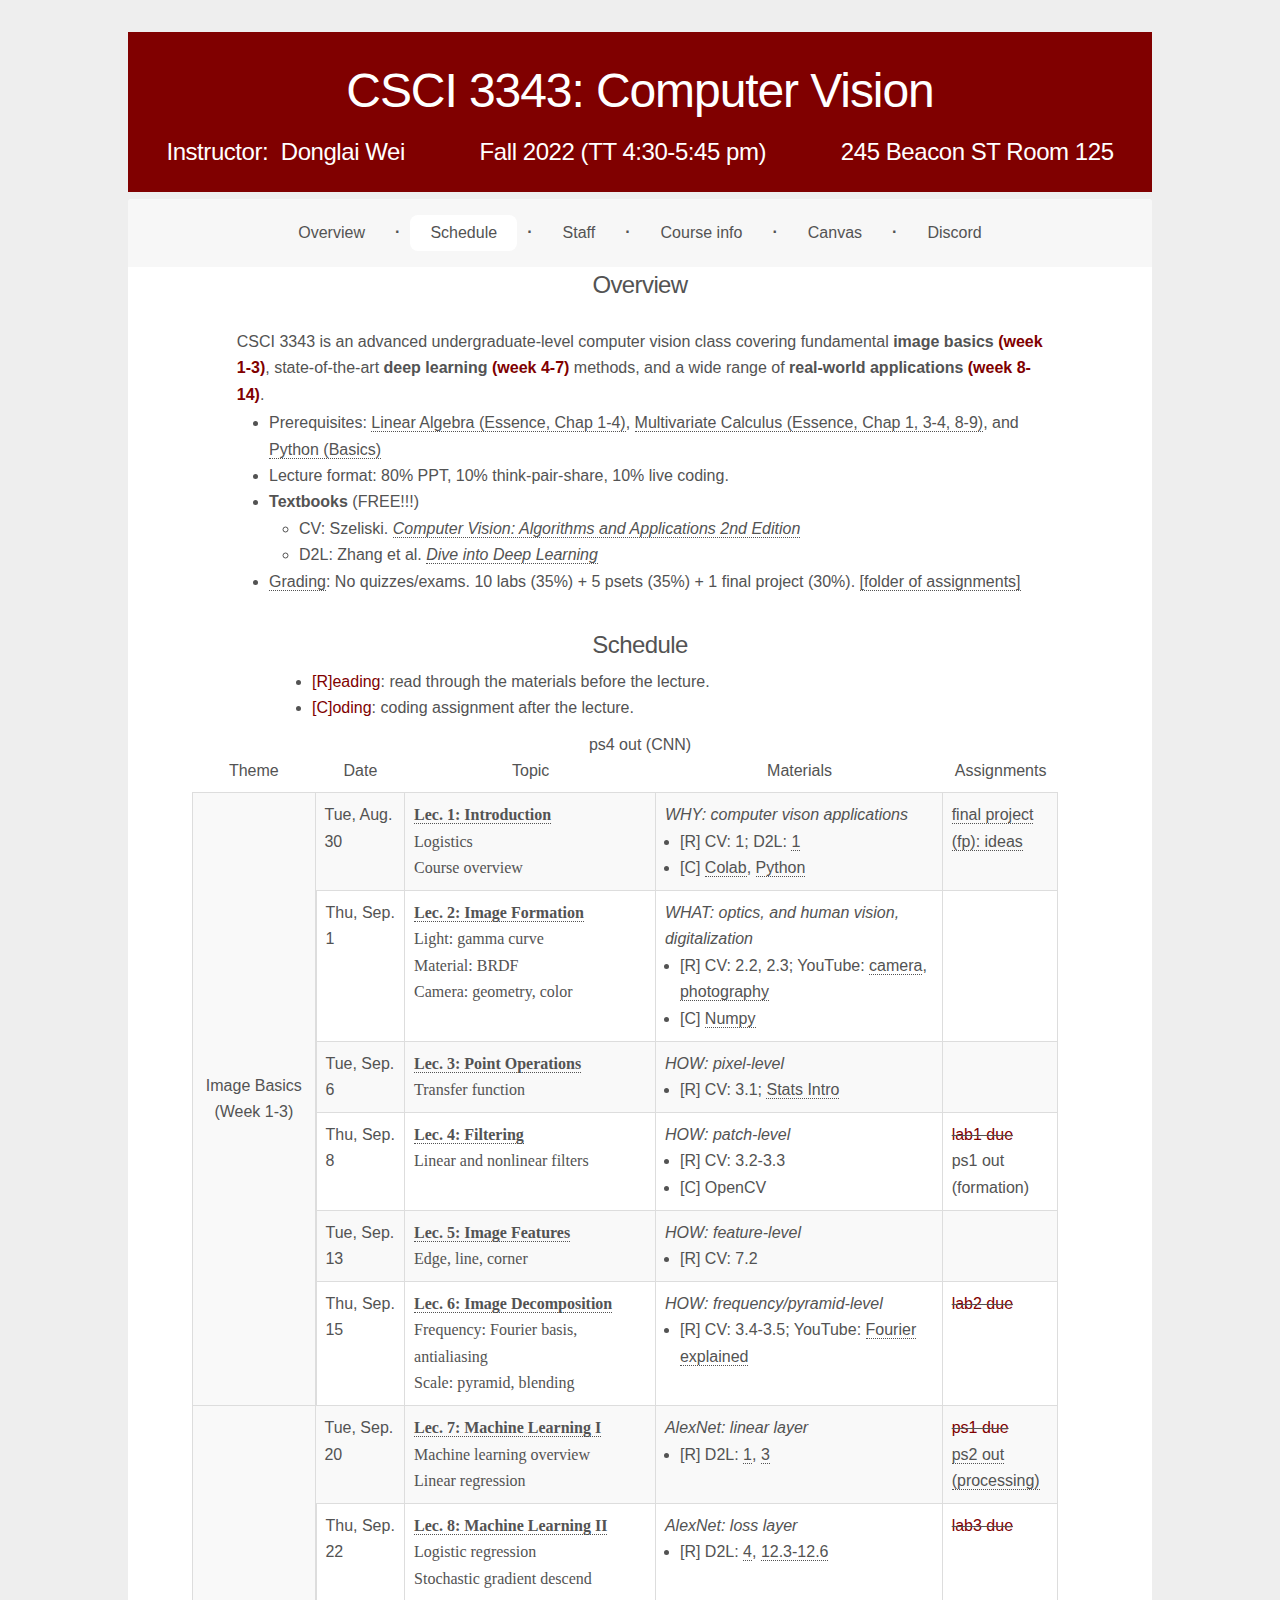
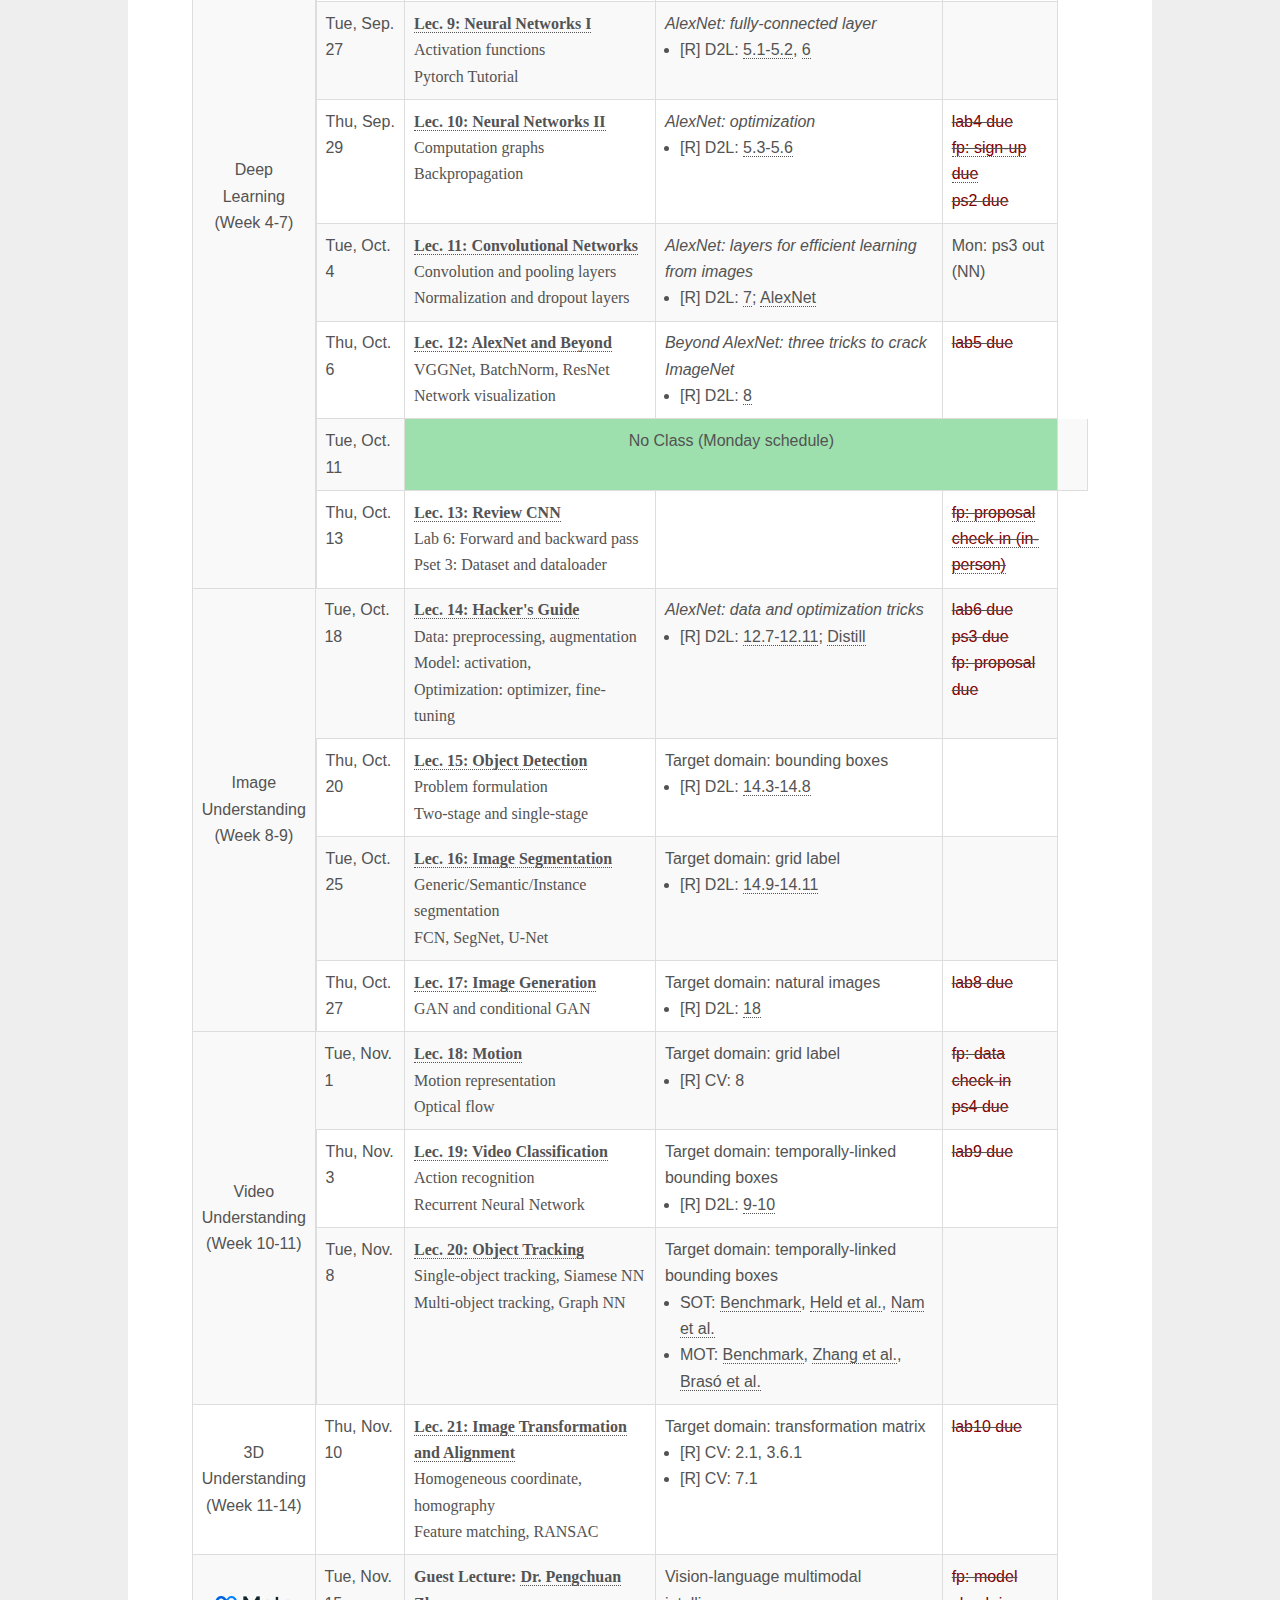
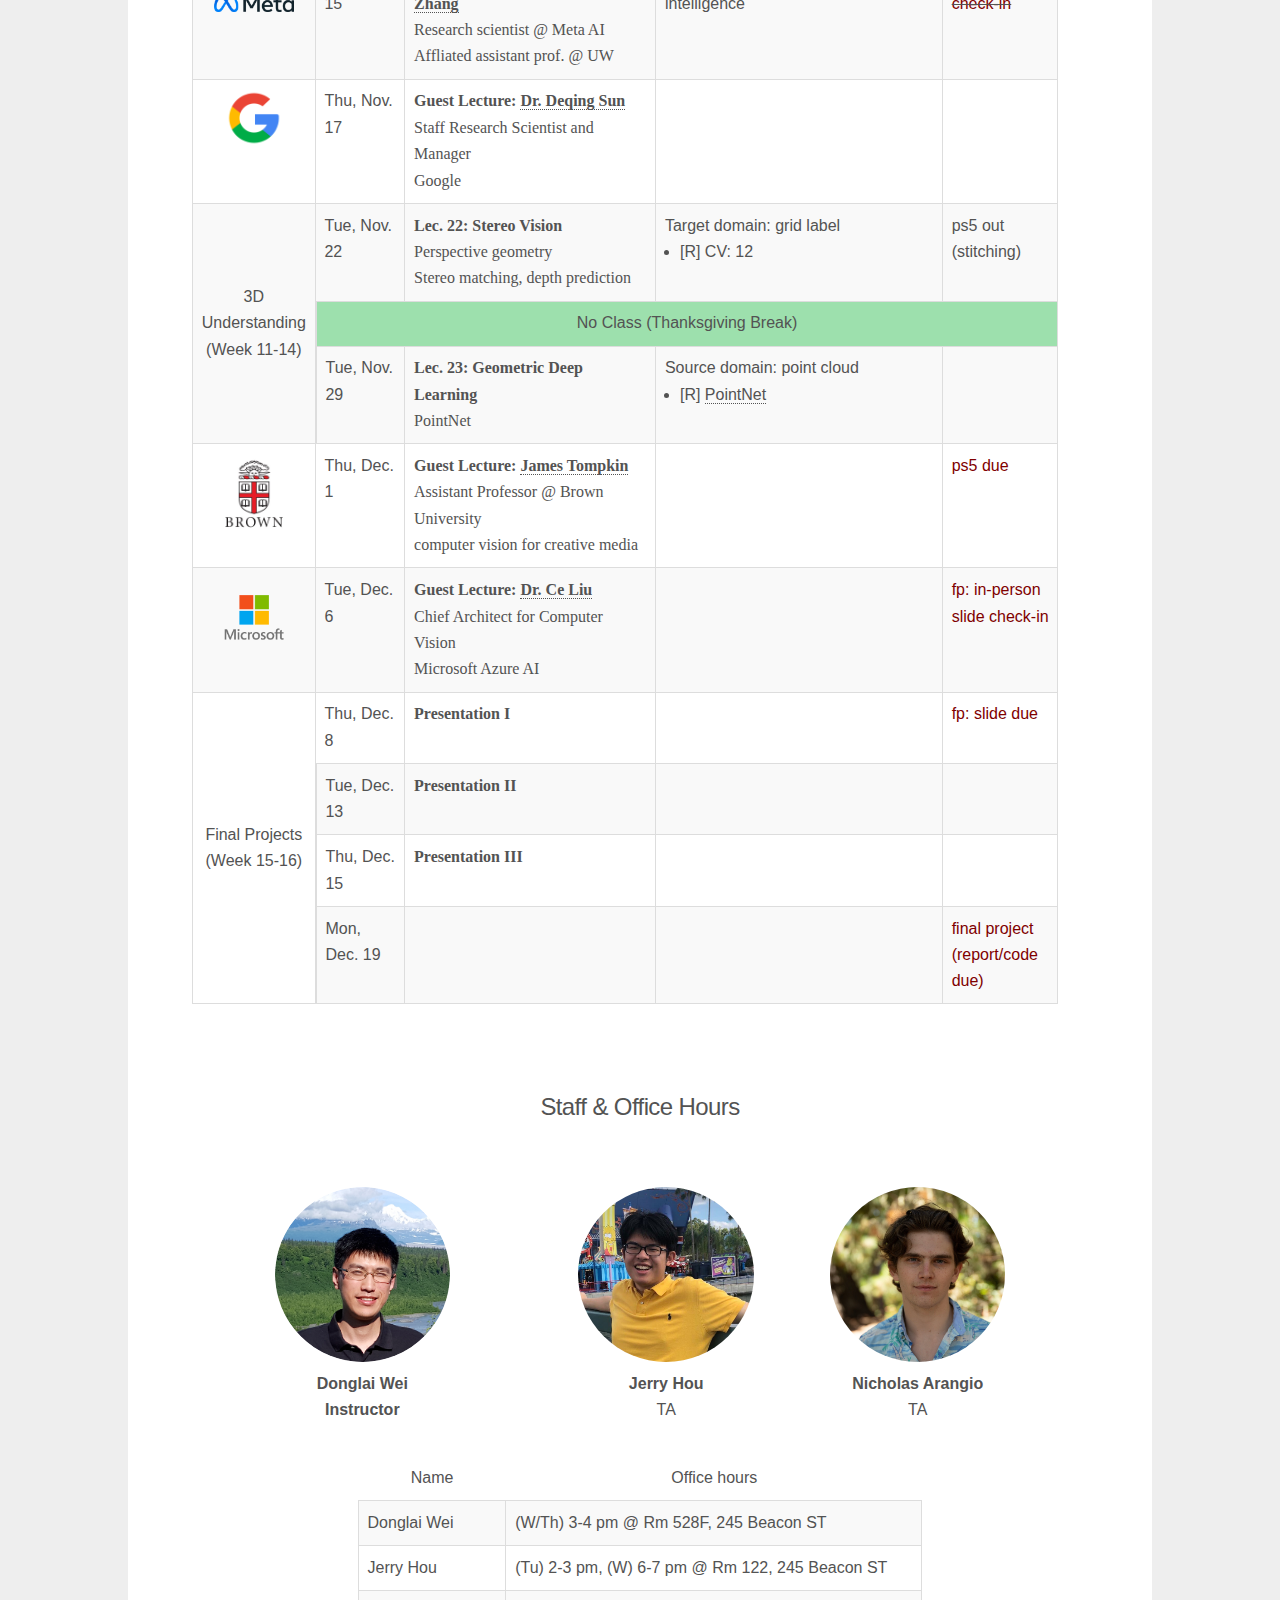
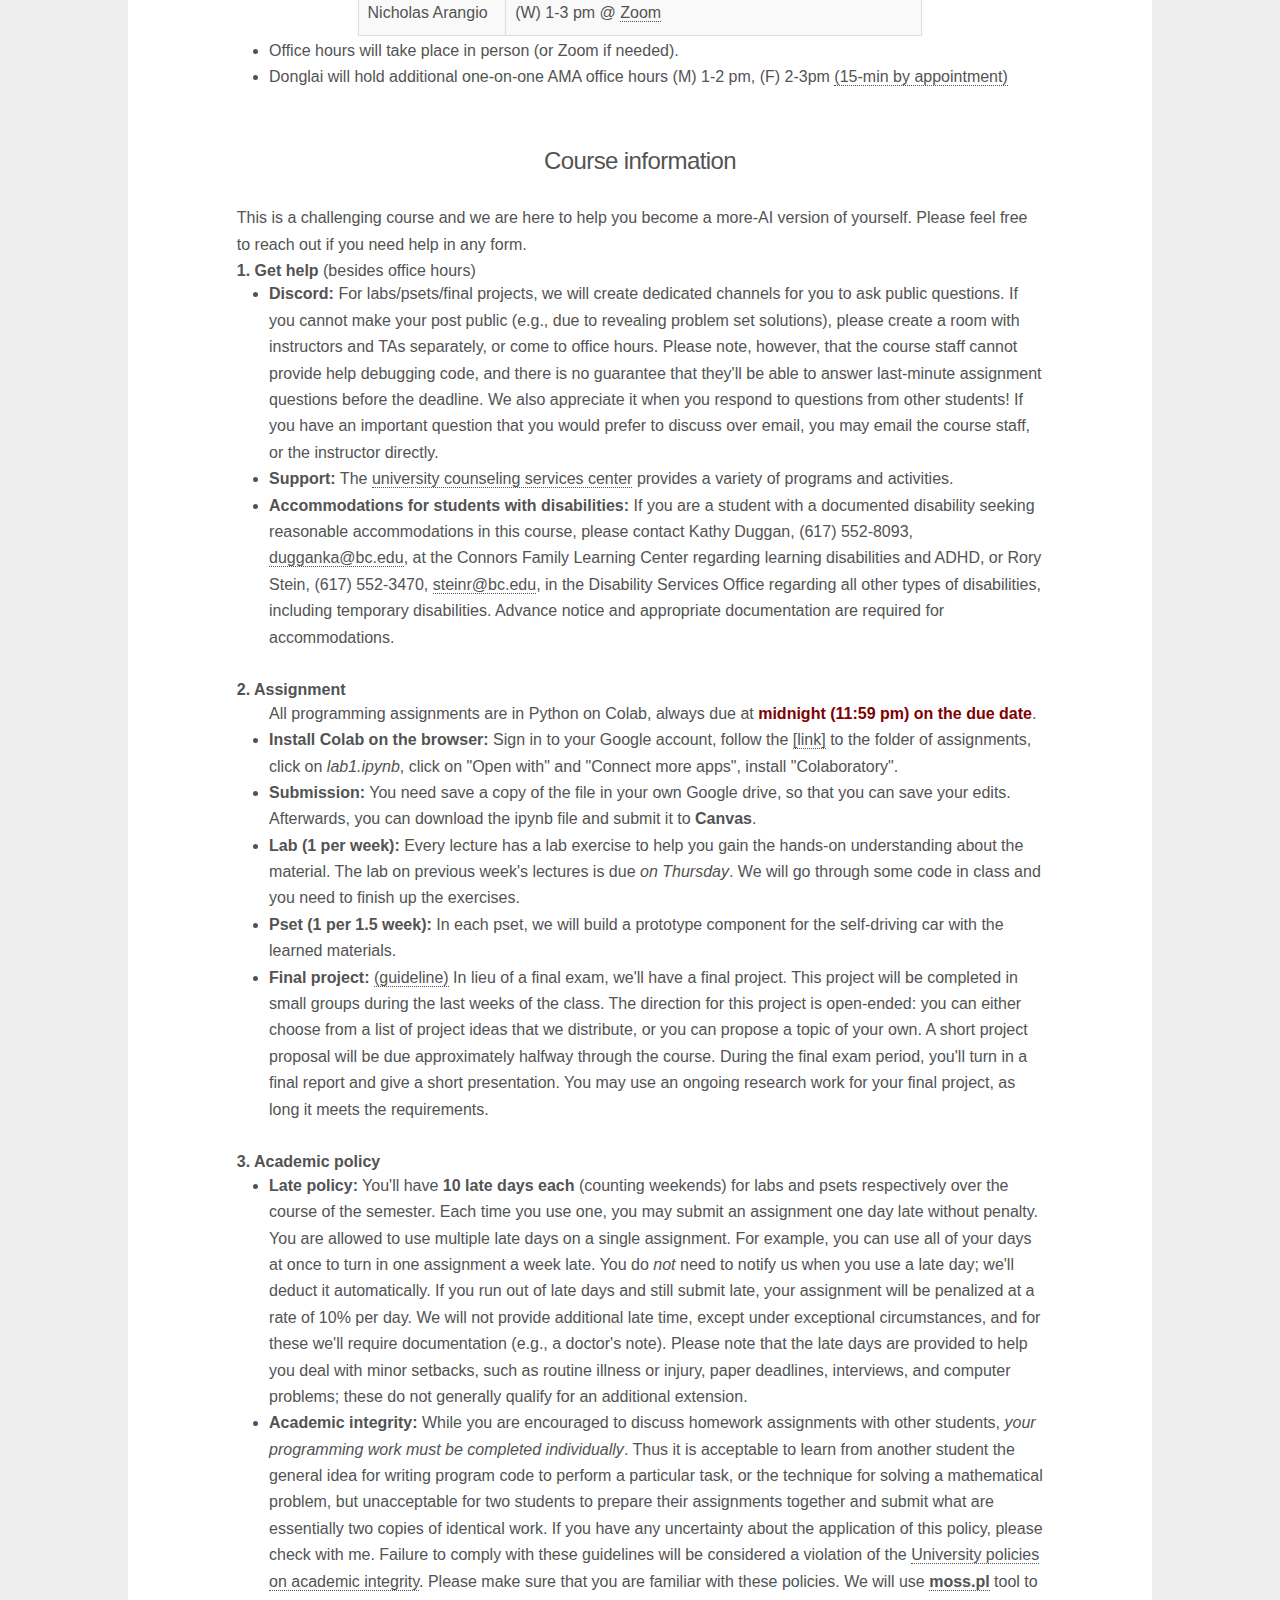
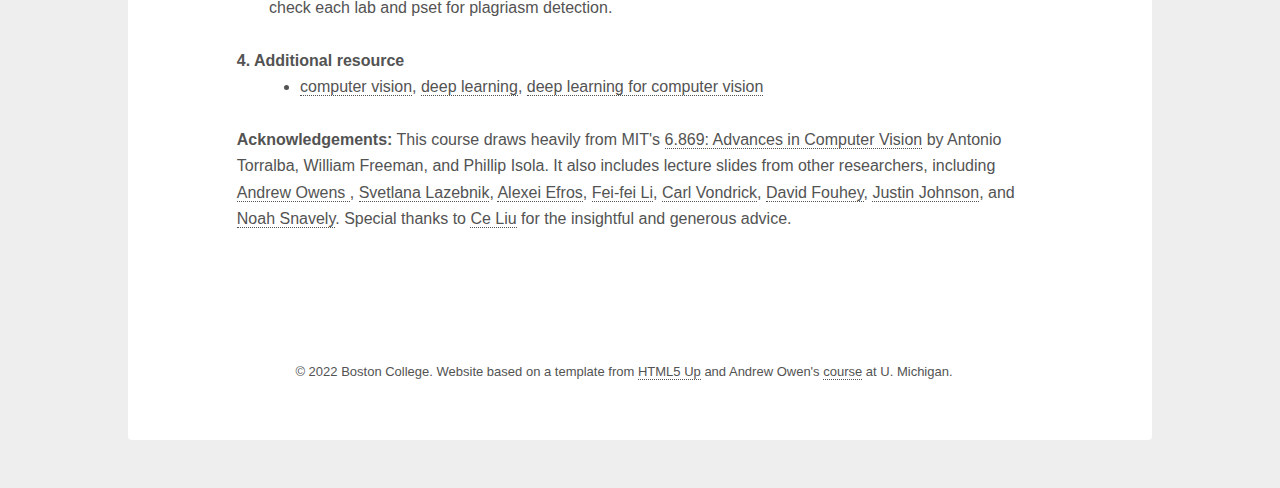
==== commit ff41f907: "update check in" ====
--- a/f22/index.html
+++ b/f22/index.html
@@ -505,6 +505,7 @@
               <li>MOT: <a href="https://arxiv.org/pdf/1504.01942.pdf">Benchmark</a>, <a href="http://vision.cse.psu.edu/courses/Tracking/vlpr12/lzhang_cvpr08global.pdf">Zhang et al.</a>, <a href="https://arxiv.org/pdf/1912.07515.pdf">Brasó et al.</a></li>
           </ul>
         </td>
+        <td></td>
       </tr>
 
       <tr class="alternate">
@@ -523,7 +524,7 @@
           </ul>
         </td>
         <td>
-            <font color=#800000>lab10 due</font><br/>
+            <strike><font color=#800000>lab10 due</font></strike>
         </td>
       </tr>
 
@@ -541,7 +542,7 @@
         </ul>
         </td>
           <td>
-            <font color=#800000>fp: model check-in</font>
+              <strike><font color=#800000>fp: model check-in</font></strike>
           </td>
       </tr>
       <tr class="alternate">
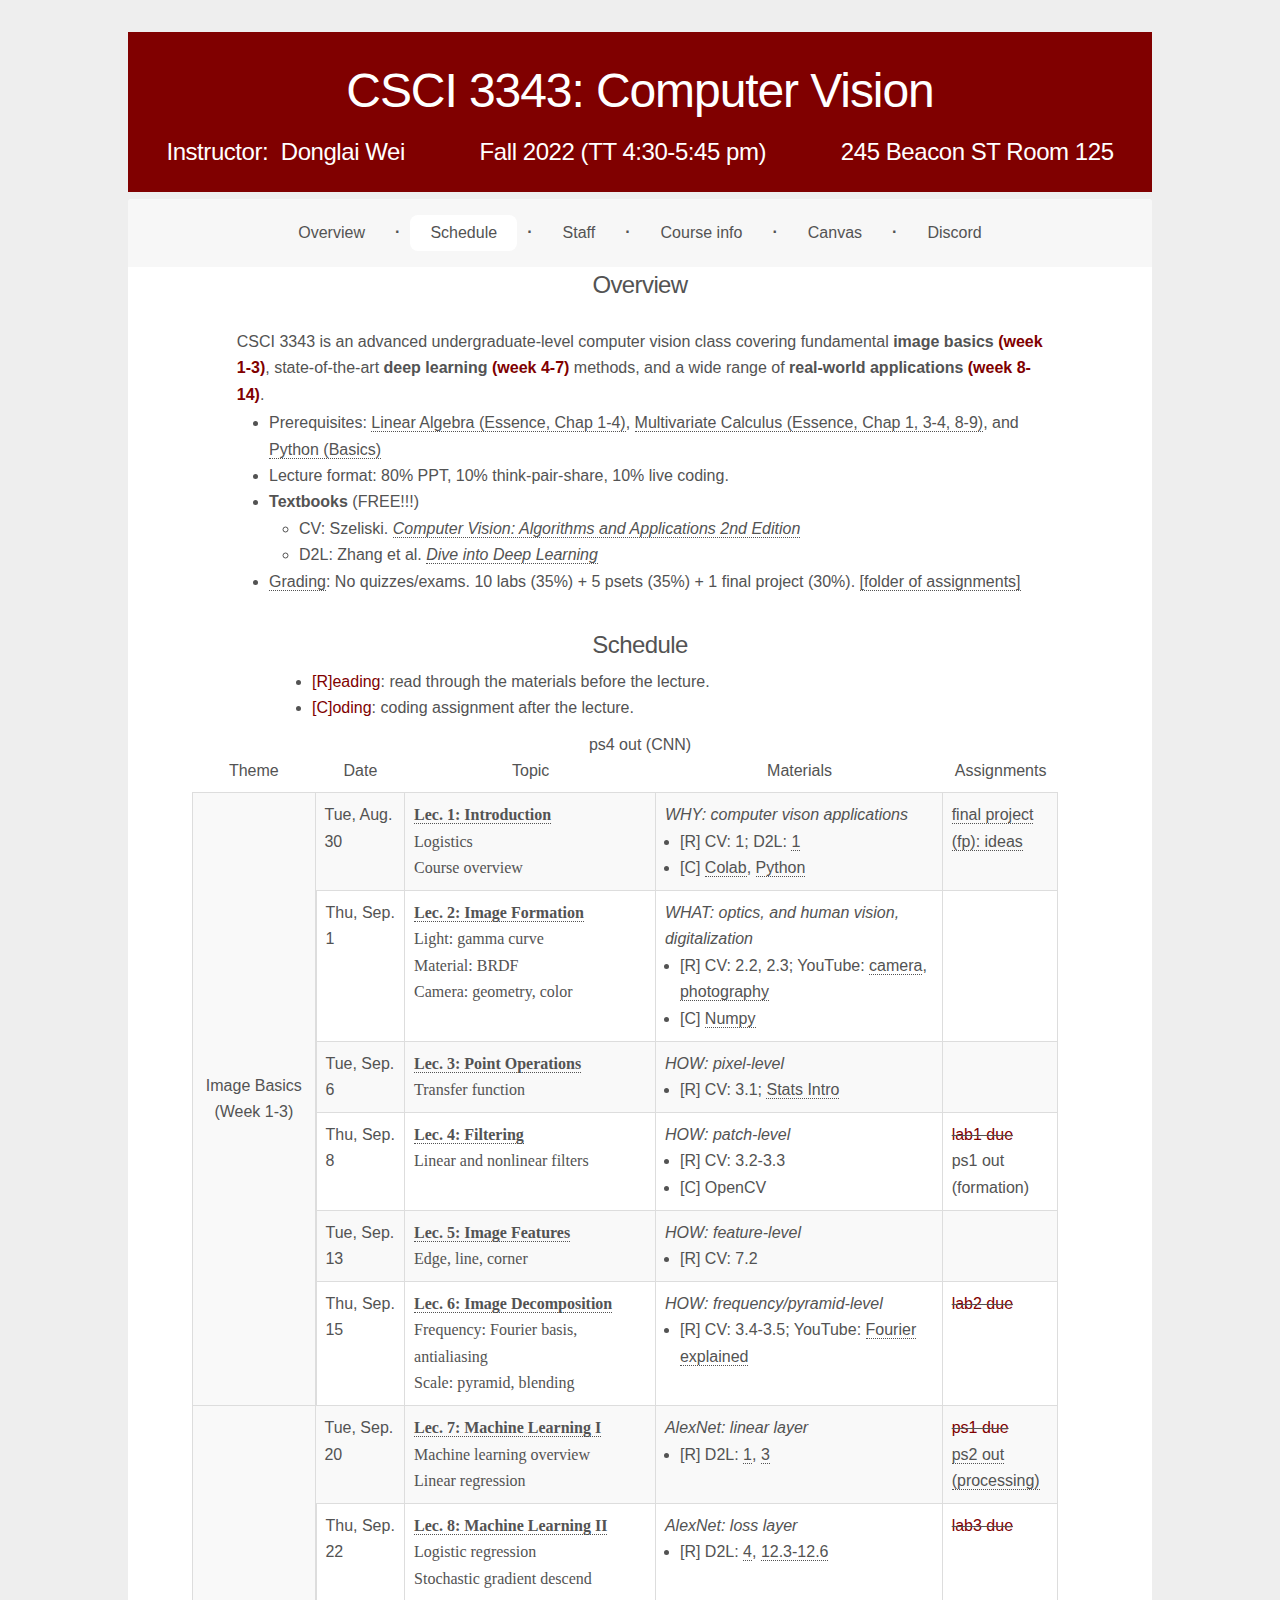
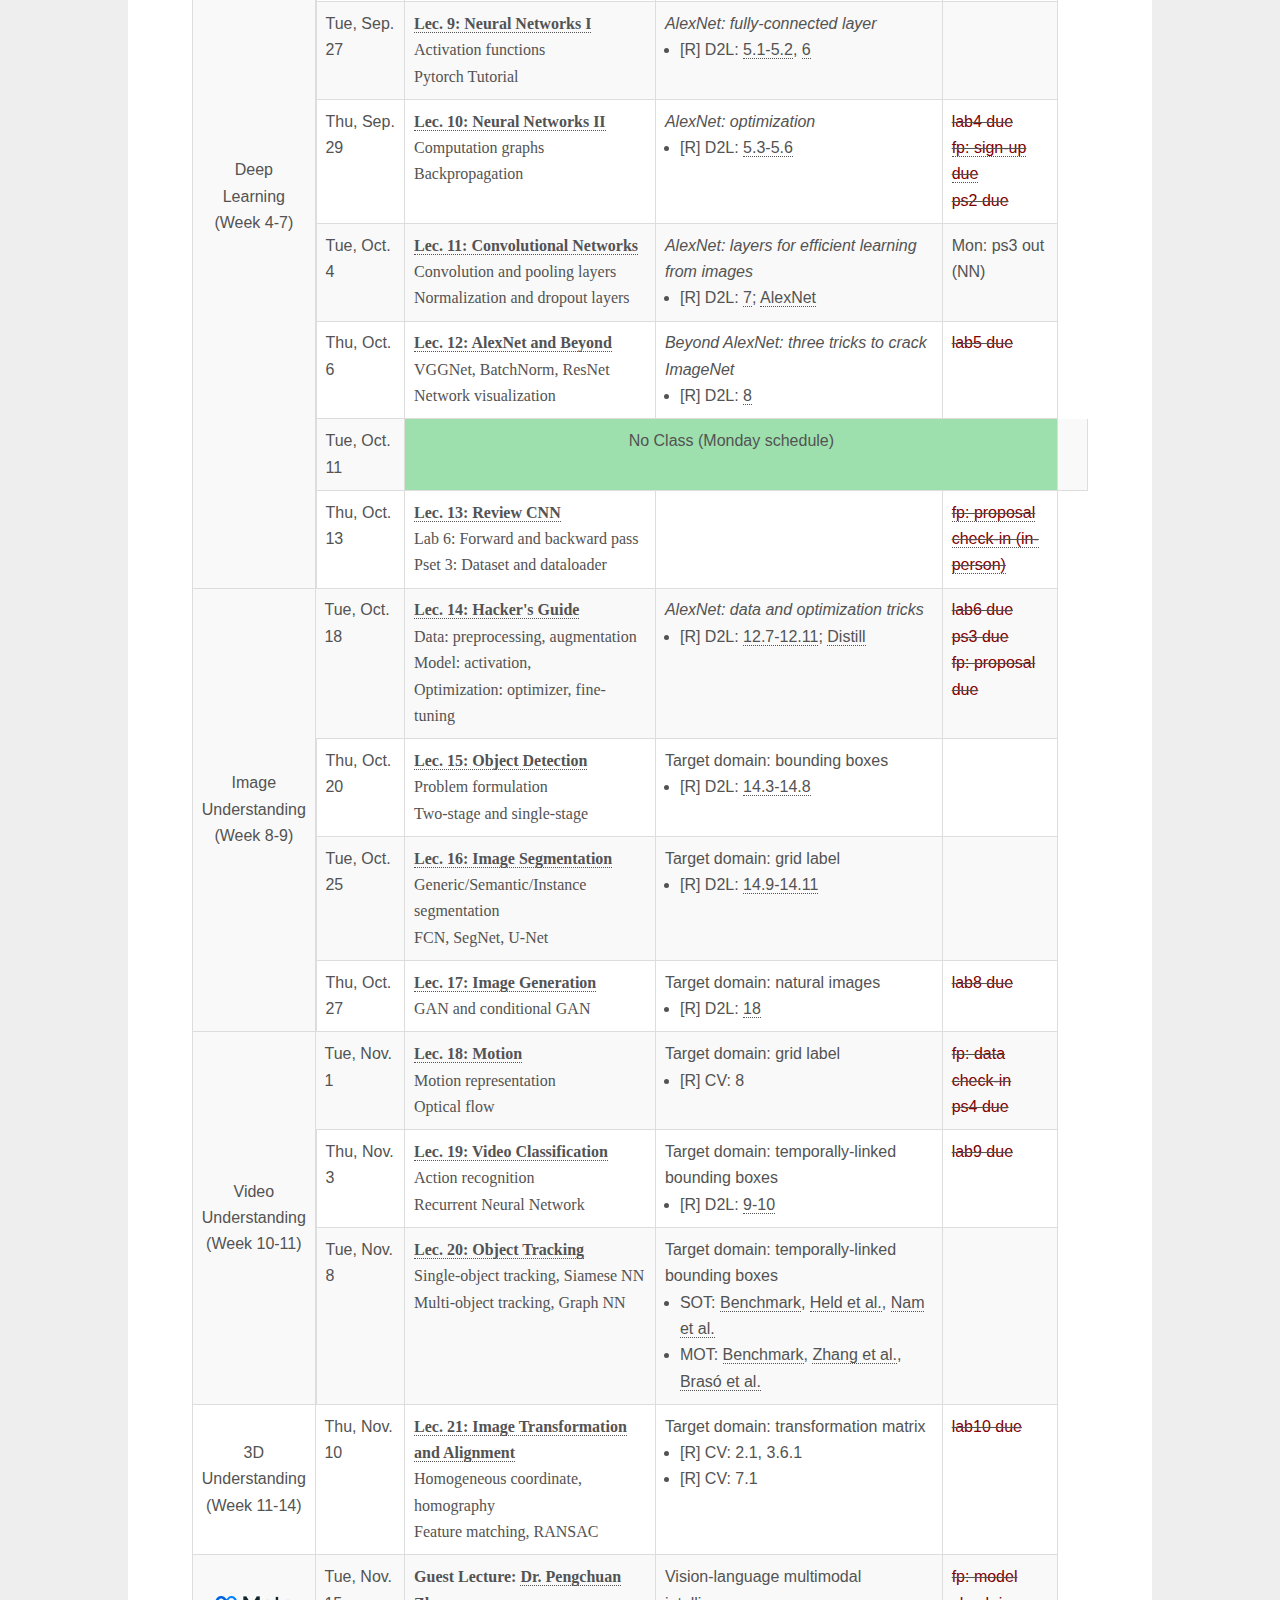
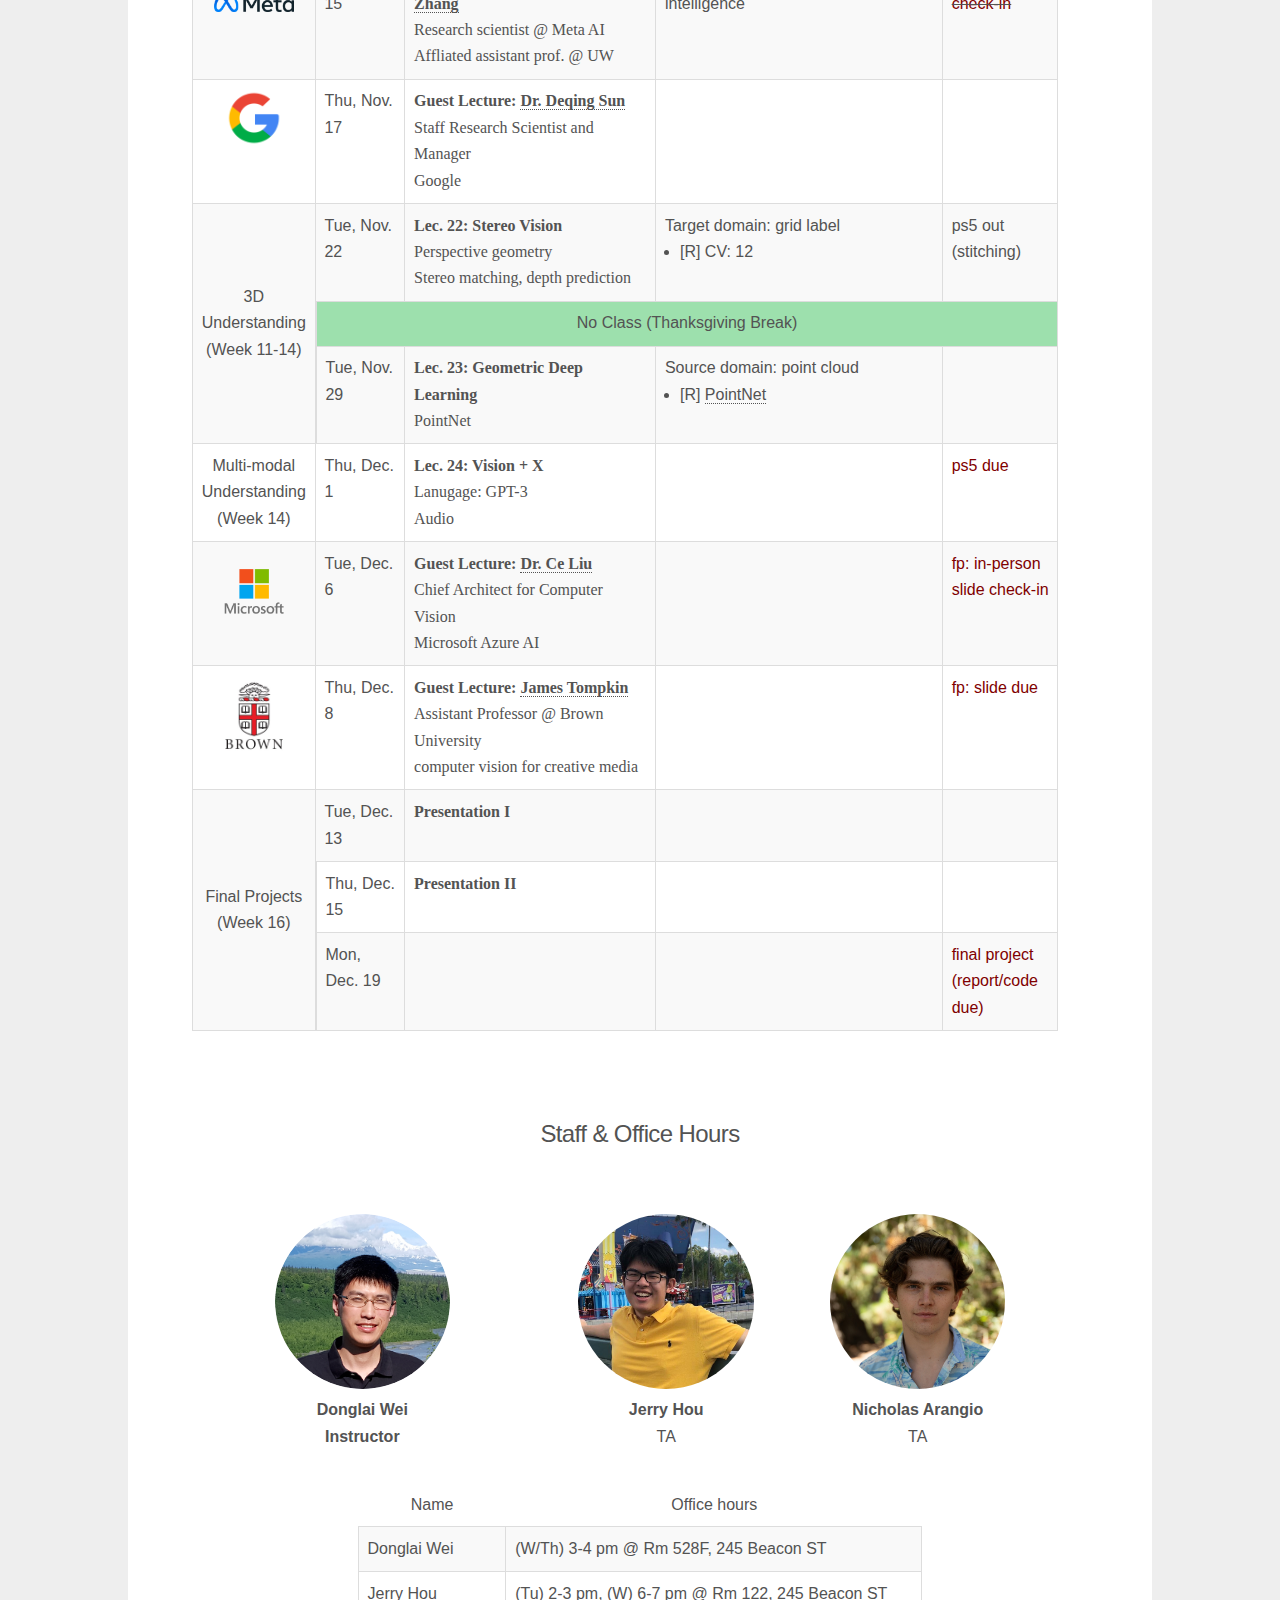
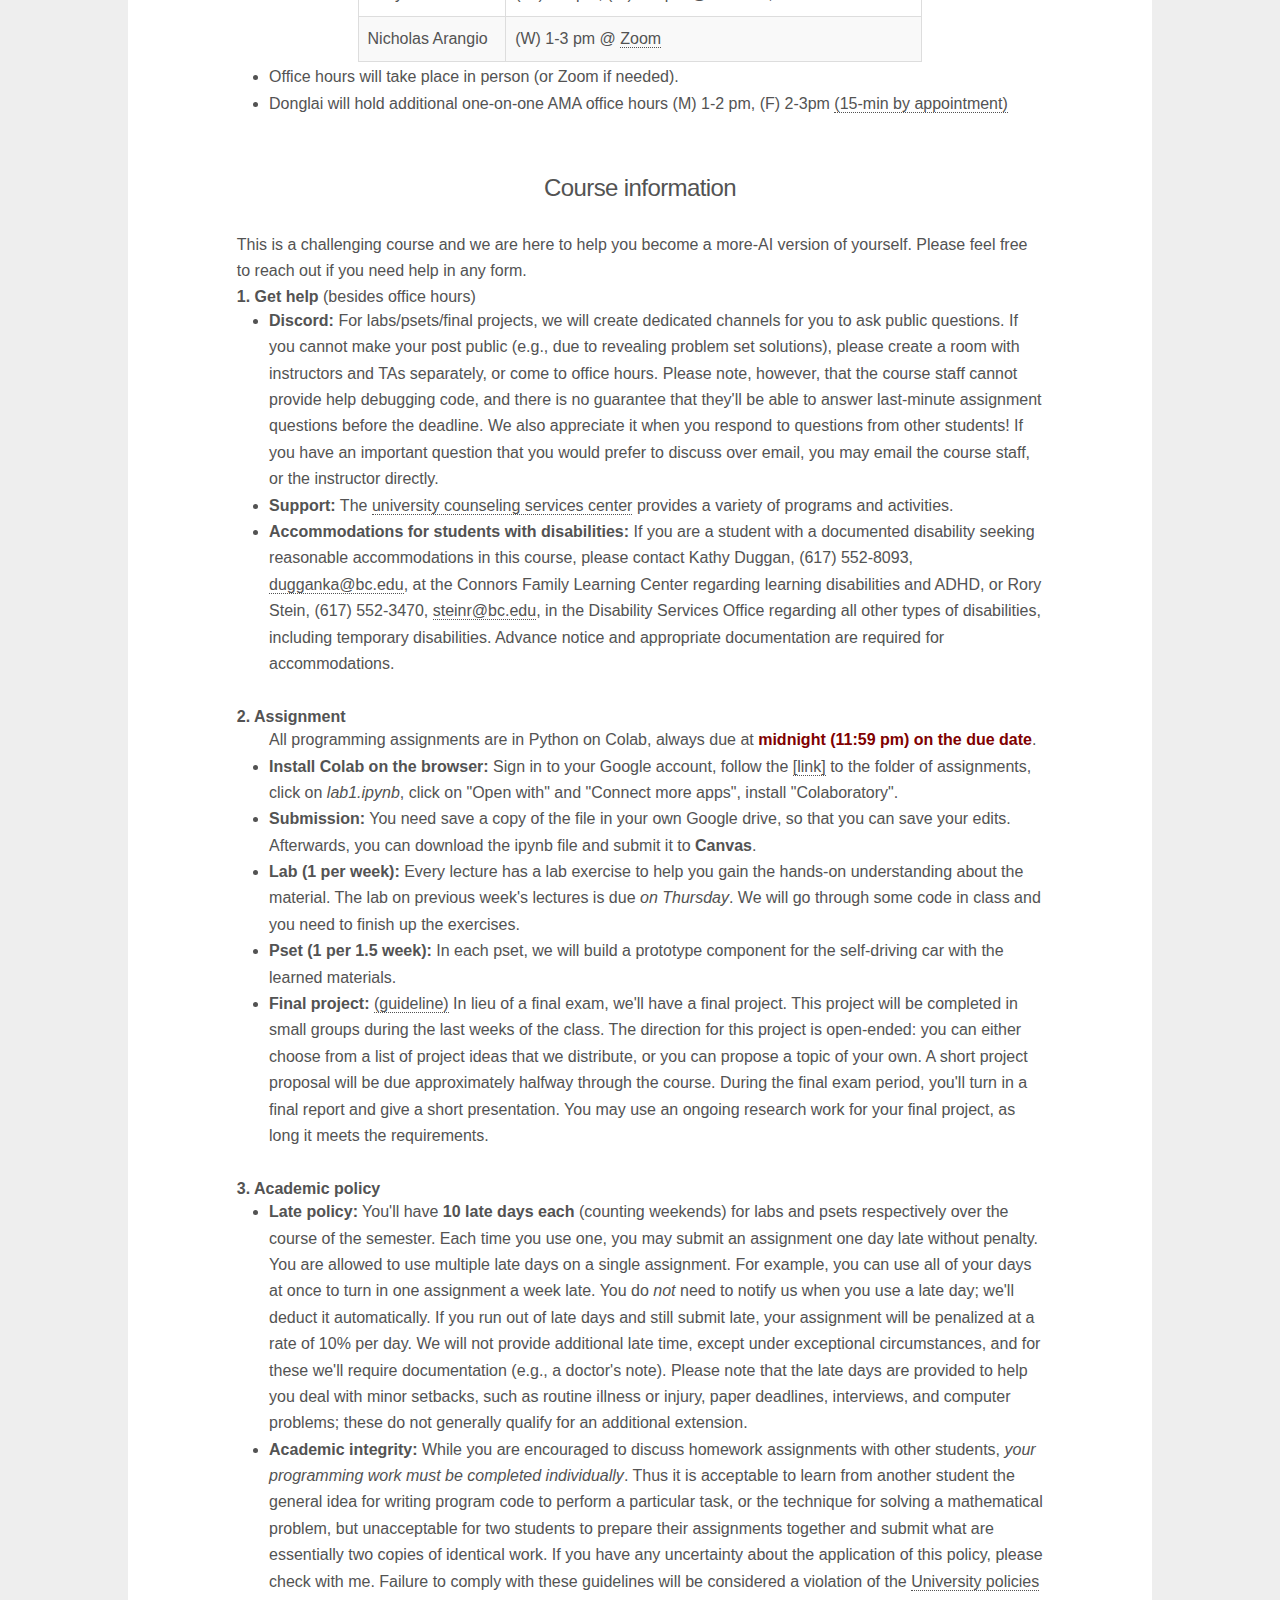
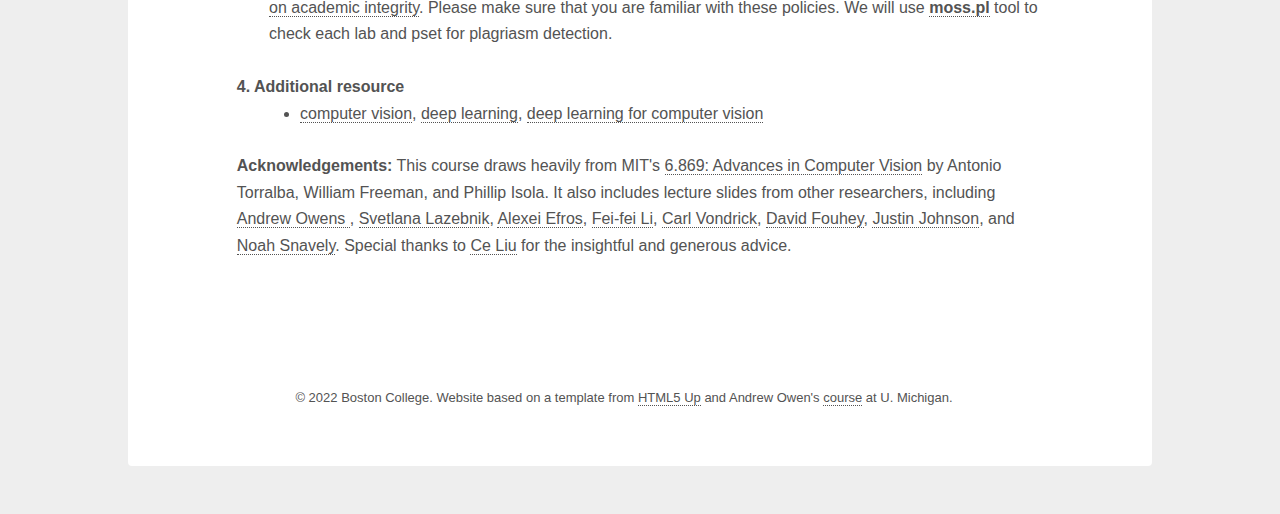
==== commit 7cd06241: "update schedule" ====
--- a/f22/index.html
+++ b/f22/index.html
@@ -601,61 +601,66 @@
 
       </tr>
       <tr class="alternate">
+          <td style="vertical-align:middle;text-align:center;">Multi-modal Understanding<br/>(Week 14)</td>
+        <td>Thu, Dec. 1</td>
+        <td class="topic"><a class="nope" href="">Lec. 24: Vision + X</a>
+          <div class="subtopic">
+              Lanugage: GPT-3<br/>
+              Audio</div>
+        </td>
+
+        <td>
+        <ul class="materials">
+        </ul>
+        </td>
+        <td>
+            <font color=#800000>ps5 due</font>
+        </td>
+
+      </tr>
+      <tr class="alternate">
+        <td style="vertical-align:top;text-align:center"><img src="../shared/microsoft.png" height=80 /> </td>
+        <td>Tue, Dec. 6</td>
+        <td class="topic">Guest Lecture: <a href="https://people.csail.mit.edu/celiu/">Dr. Ce Liu</a>
+          <div class="subtopic">
+              Chief Architect for Computer Vision
+             <br/>Microsoft Azure AI
+          </div>
+        </td>
+        <td>
+        <ul class="materials">
+        </ul>
+        </td>
+        <td>
+            <font color=#800000>fp: in-person slide check-in</font>
+        </td>
+      </tr>
+      <tr class="alternate">
         <td style="vertical-align:top;text-align:center"><img src="../shared/brown.jpg" height=90 /> </td>
-        <td>Thu, Dec. 1</td>
+        <td>Thu, Dec. 8</td>
         <td class="topic">Guest Lecture: <a href="https://jamestompkin.com/">James Tompkin</a> 
           <div class="subtopic">
             Assistant Professor @ Brown University
             <br/> computer vision for creative media
           </div>
         </td>
-        <td>
-        <ul class="materials">
-        </ul>
-        </td>
-        <td>
-            <font color=#800000>ps5 due</font>
-        </td>
-
-      </tr>
-      <tr class="alternate">
-        <td style="vertical-align:top;text-align:center"><img src="../shared/microsoft.png" height=80 /> </td>
-        <td>Tue, Dec. 6</td>
-        <td class="topic">Guest Lecture: <a href="https://people.csail.mit.edu/celiu/">Dr. Ce Liu</a>
-          <div class="subtopic">
-              Chief Architect for Computer Vision
-             <br/>Microsoft Azure AI
-          </div>
-        </td>
-        <td>
-        <ul class="materials">
-        </ul>
-        </td>
-        <td>
-            <font color=#800000>fp: in-person slide check-in</font>
-        </td>
-      </tr>
-      <tr class="alternate">
-        <td rowspan=6 style="vertical-align:middle;text-align:center;">Final Projects<br/>(Week 15-16)</td>
-        <td>Thu, Dec. 8</td>
+
+        <td></td>
+        <td>
+            <font color=#800000>fp: slide due</font>
+        </td>
+      </tr>
+      <tr class="alternate">
+        <td rowspan=3 style="vertical-align:middle;text-align:center;">Final Projects<br/>(Week 16)</td>
+        <td>Tue, Dec. 13</td>
         <td class="topic">Presentation I
           <div class="subtopic"></div>
         </td>
-        <td></td>
-        <td>
-            <font color=#800000>fp: slide due</font>
-        </td>
-      </tr>
-      <tr class="alternate">
-        <td>Tue, Dec. 13</td>
+        <td></td><td></td>
+      </tr>
+      <tr class="alternate">
+        <td>Thu, Dec. 15</td>
         <td class="topic">Presentation II
-          <div class="subtopic"></div>
-        </td>
-        <td></td><td></td>
-      </tr>
-      <tr class="alternate">
-        <td>Thu, Dec. 15</td>
-        <td class="topic">Presentation III
           <div class="subtopic"></div>
         </td>
         <td></td><td></td>
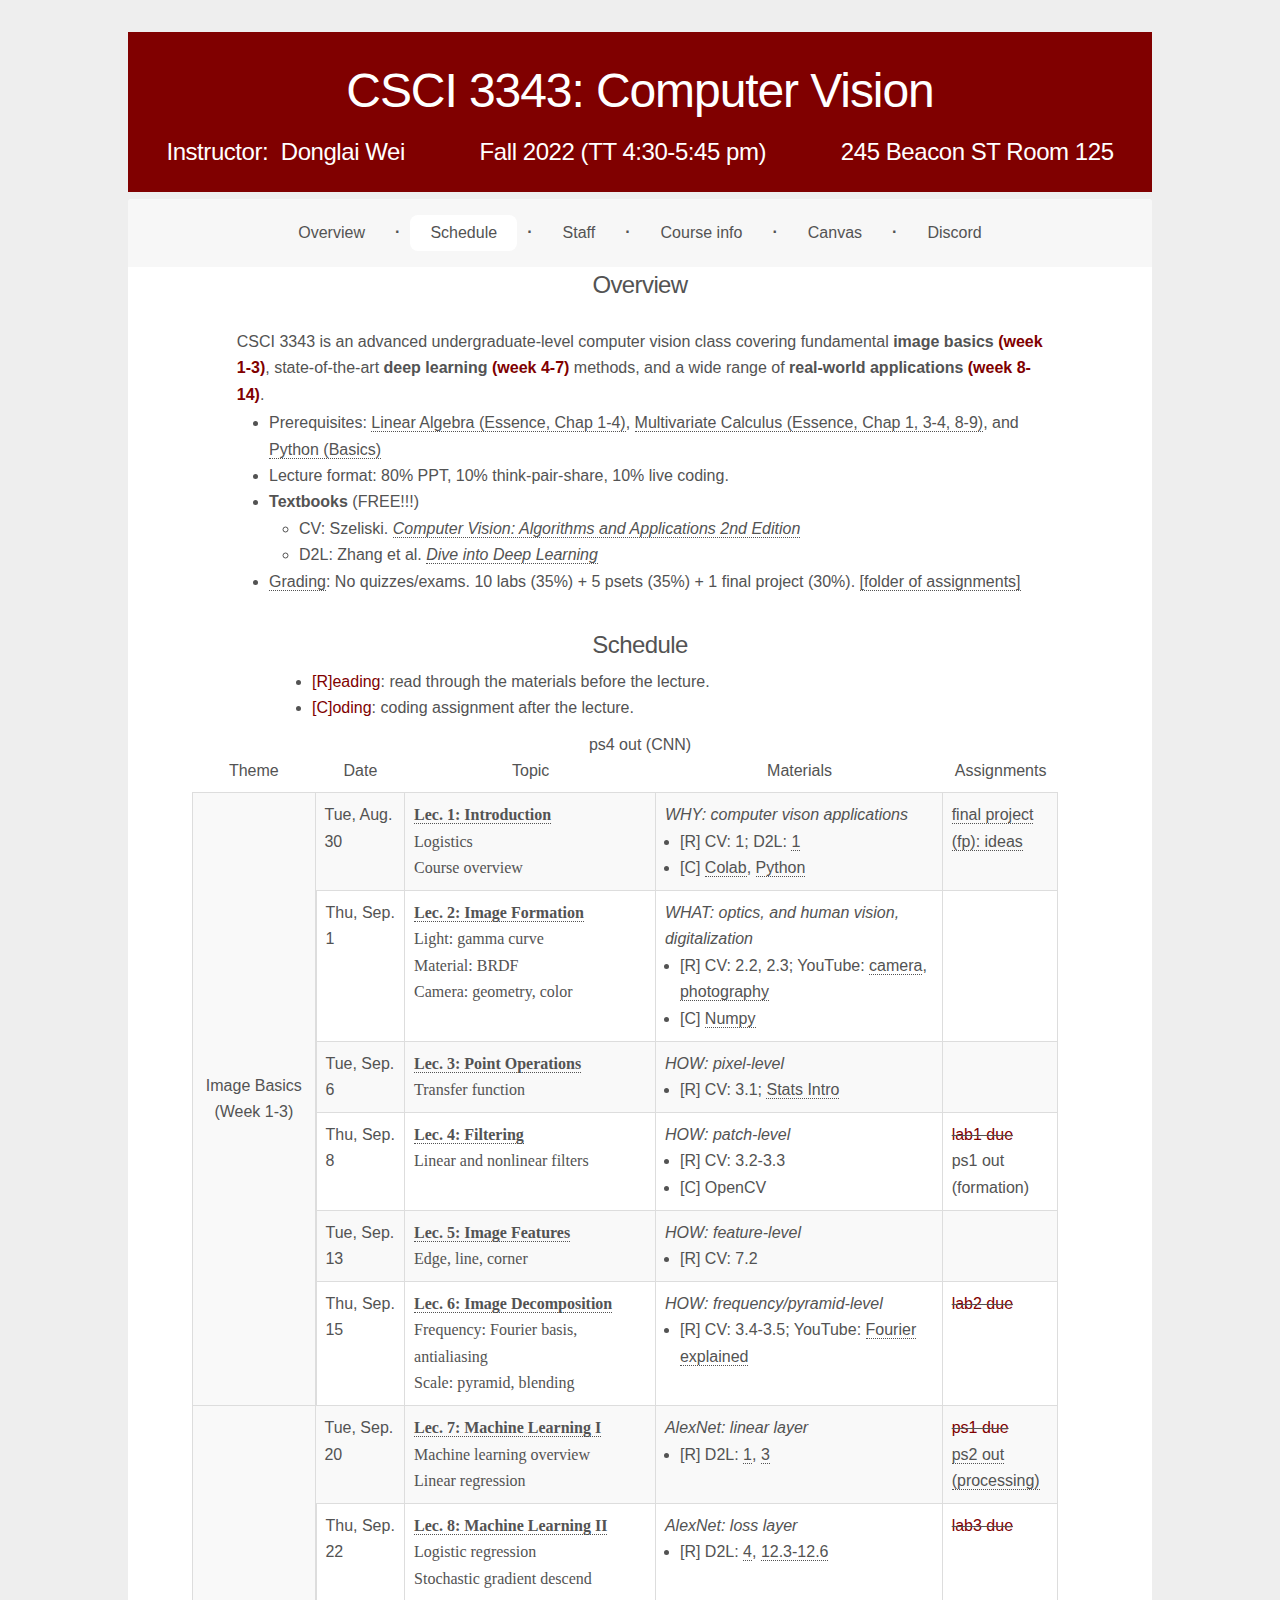
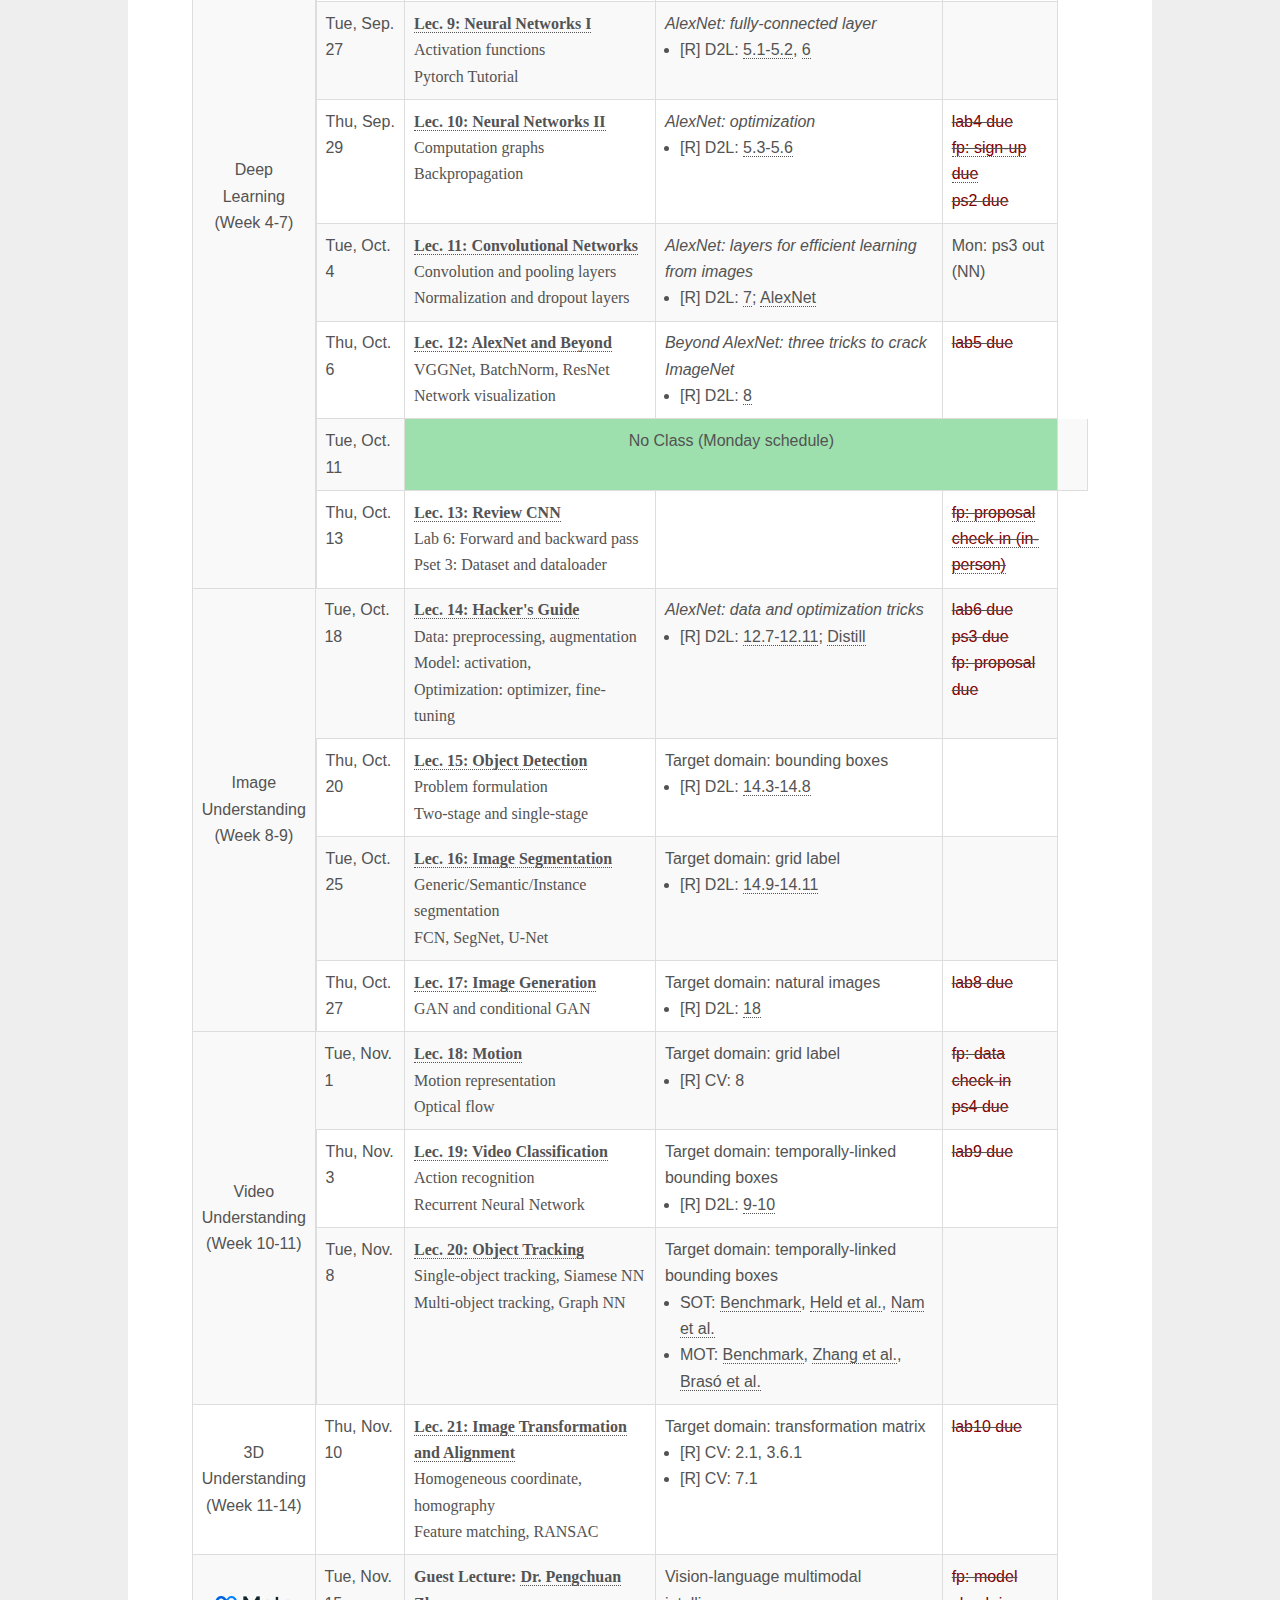
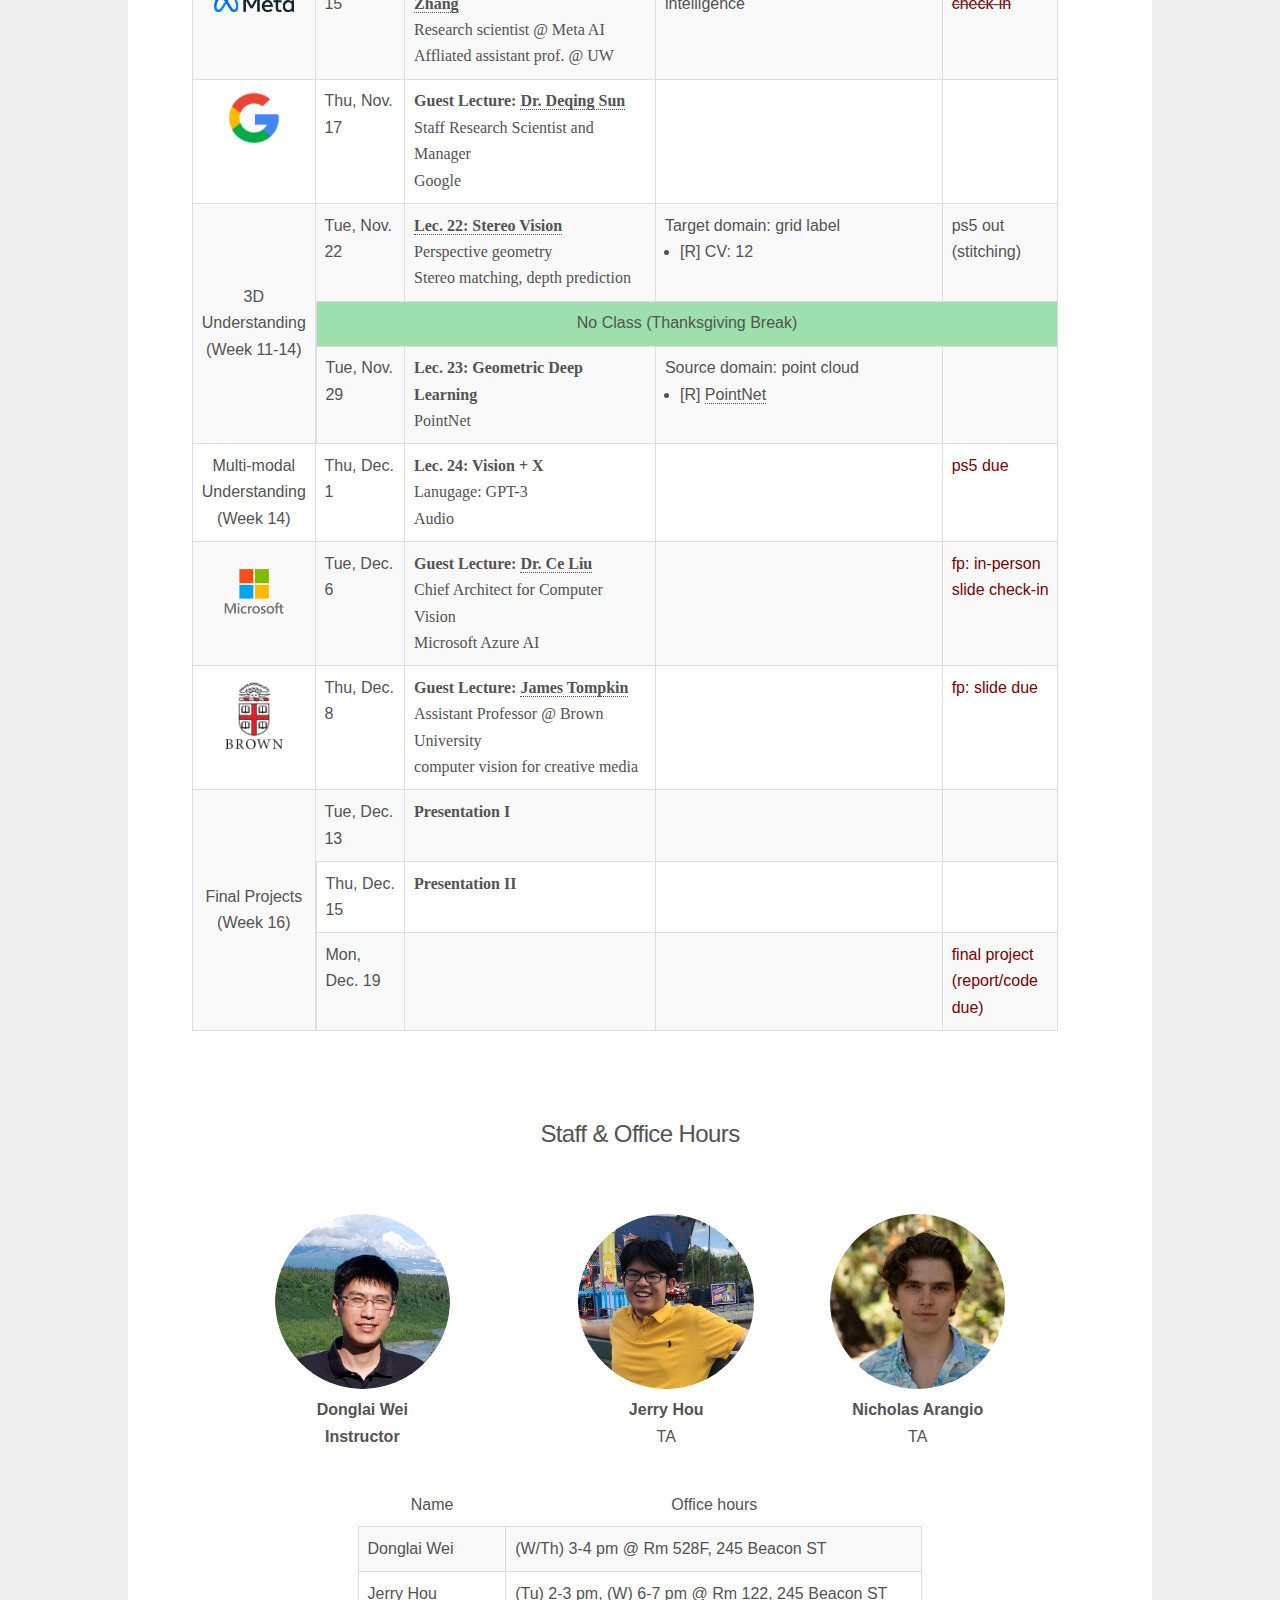
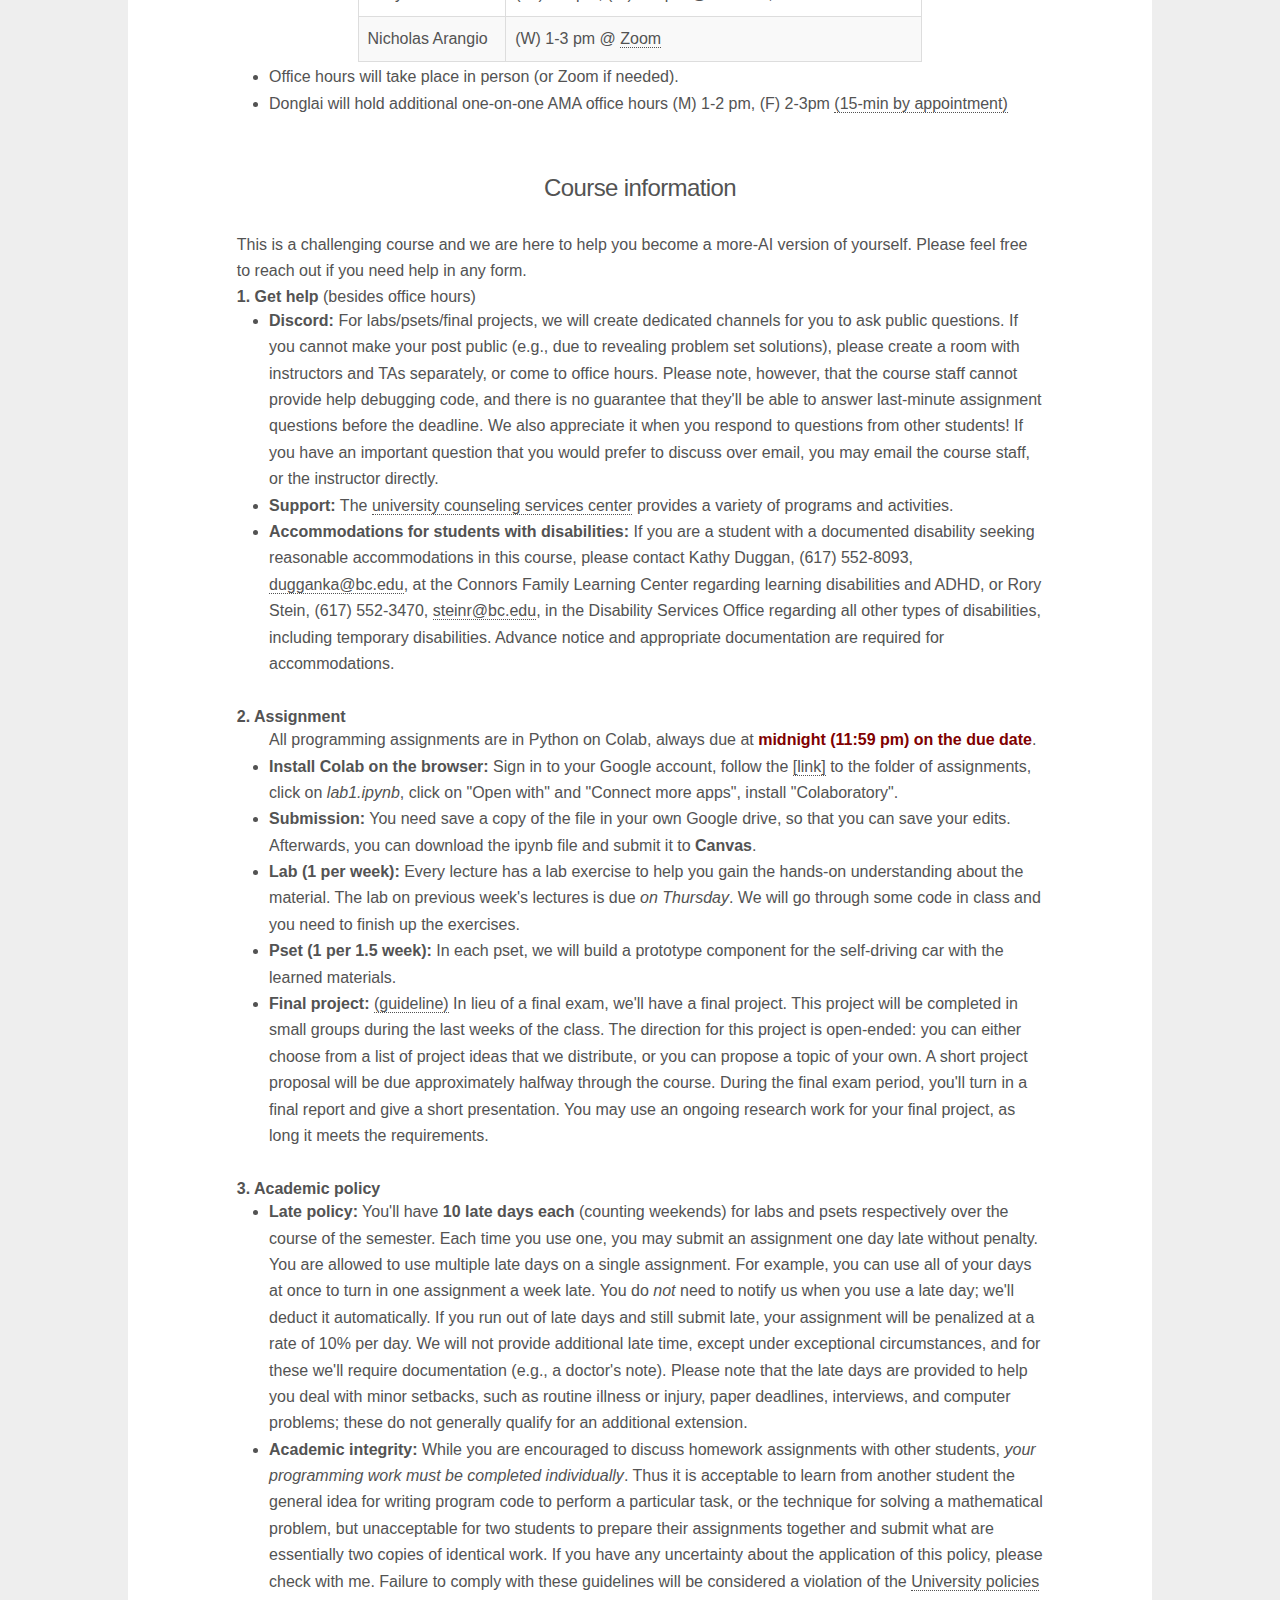
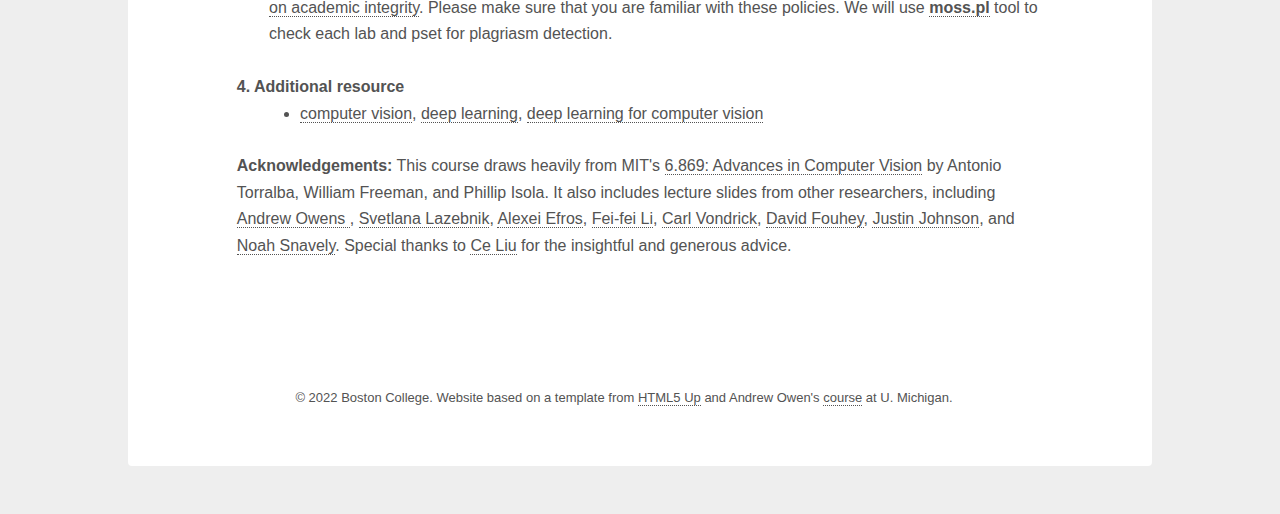
==== commit b33e4de6: "upload lec 22" ====
--- a/f22/index.html
+++ b/f22/index.html
@@ -563,7 +563,7 @@
       <tr class="alternate">
         <td rowspan=3 style="vertical-align:middle;text-align:center;">3D Understanding<br/>(Week 11-14)</td>
         <td>Tue, Nov. 22 </td>
-         <td class="topic"><a class="nope" href="">Lec. 22: Stereo Vision</a>
+         <td class="topic"><a href="https://www.dropbox.com/s/7lfjwwae1zd0ix6/lec22-alignment-stereo.key.pdf?dl=0">Lec. 22: Stereo Vision</a>
           <div class="subtopic">
               Perspective geometry
               <br/> Stereo matching, depth prediction
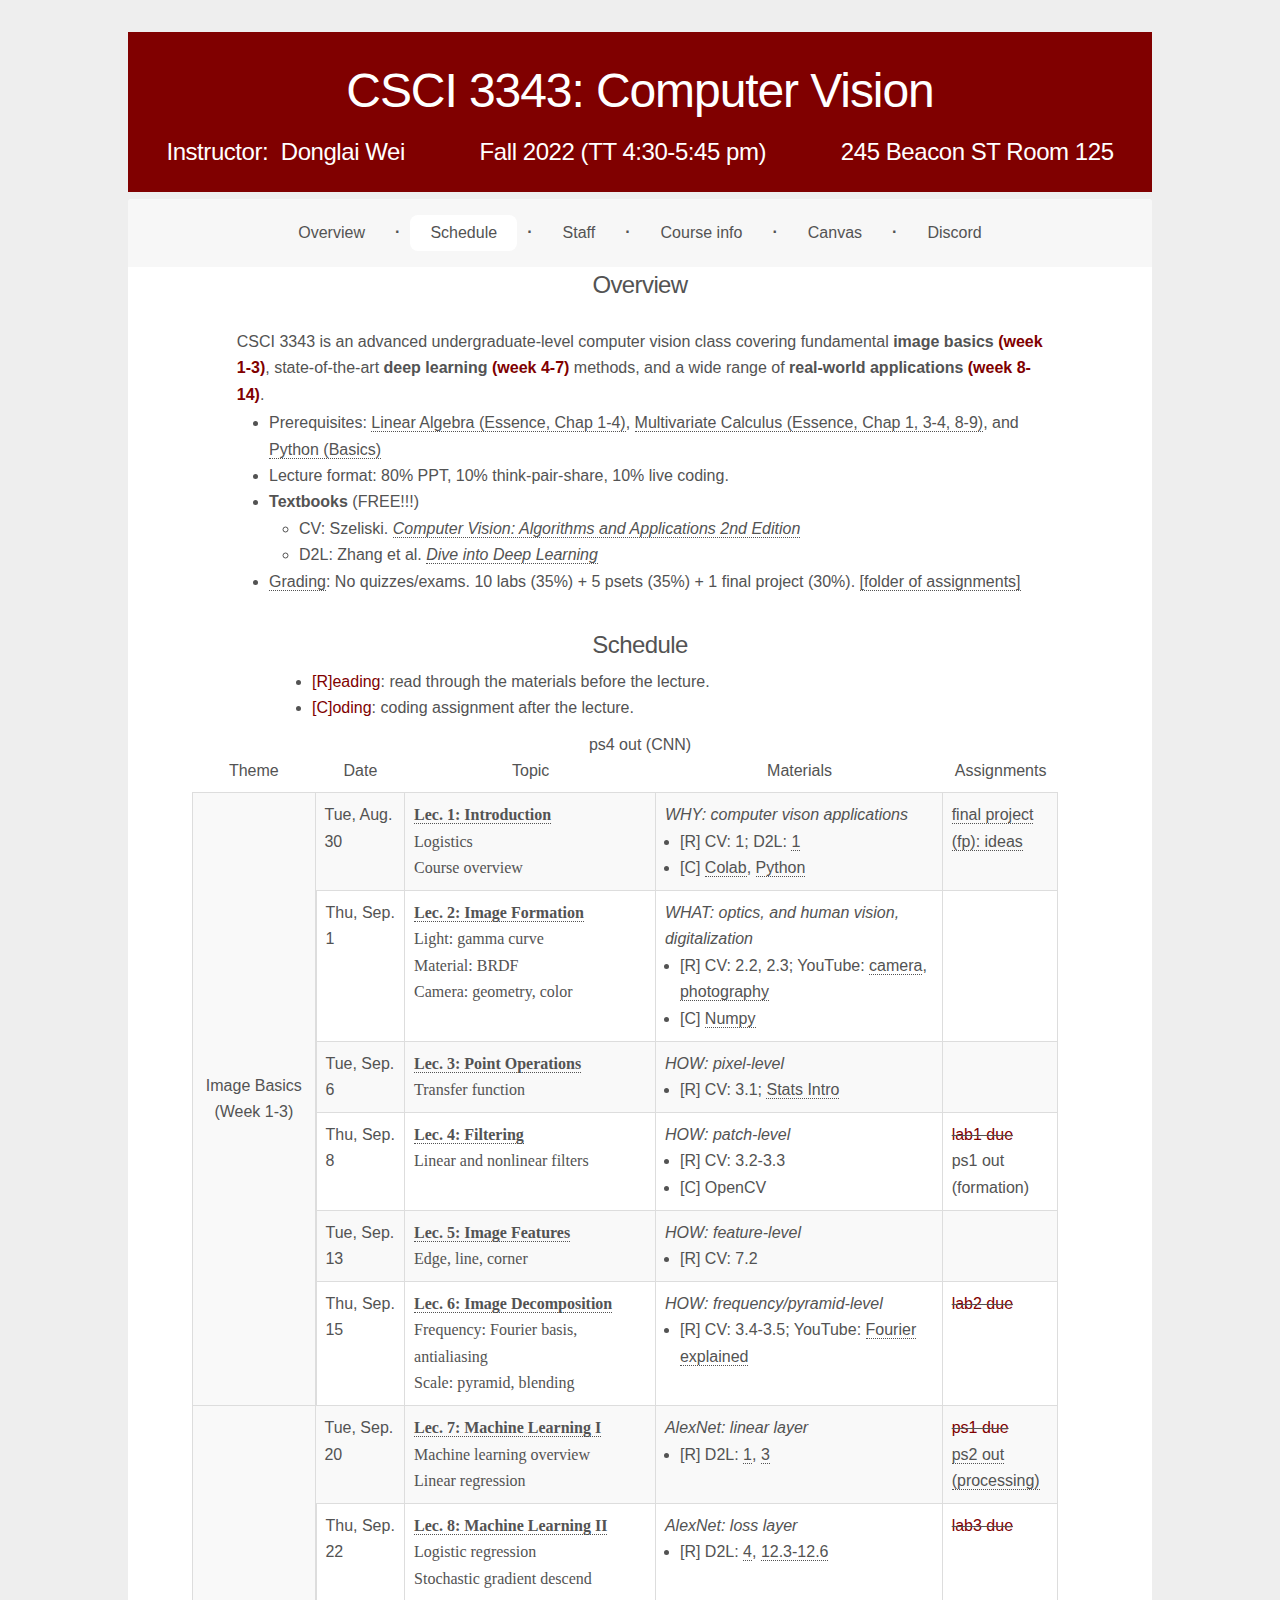
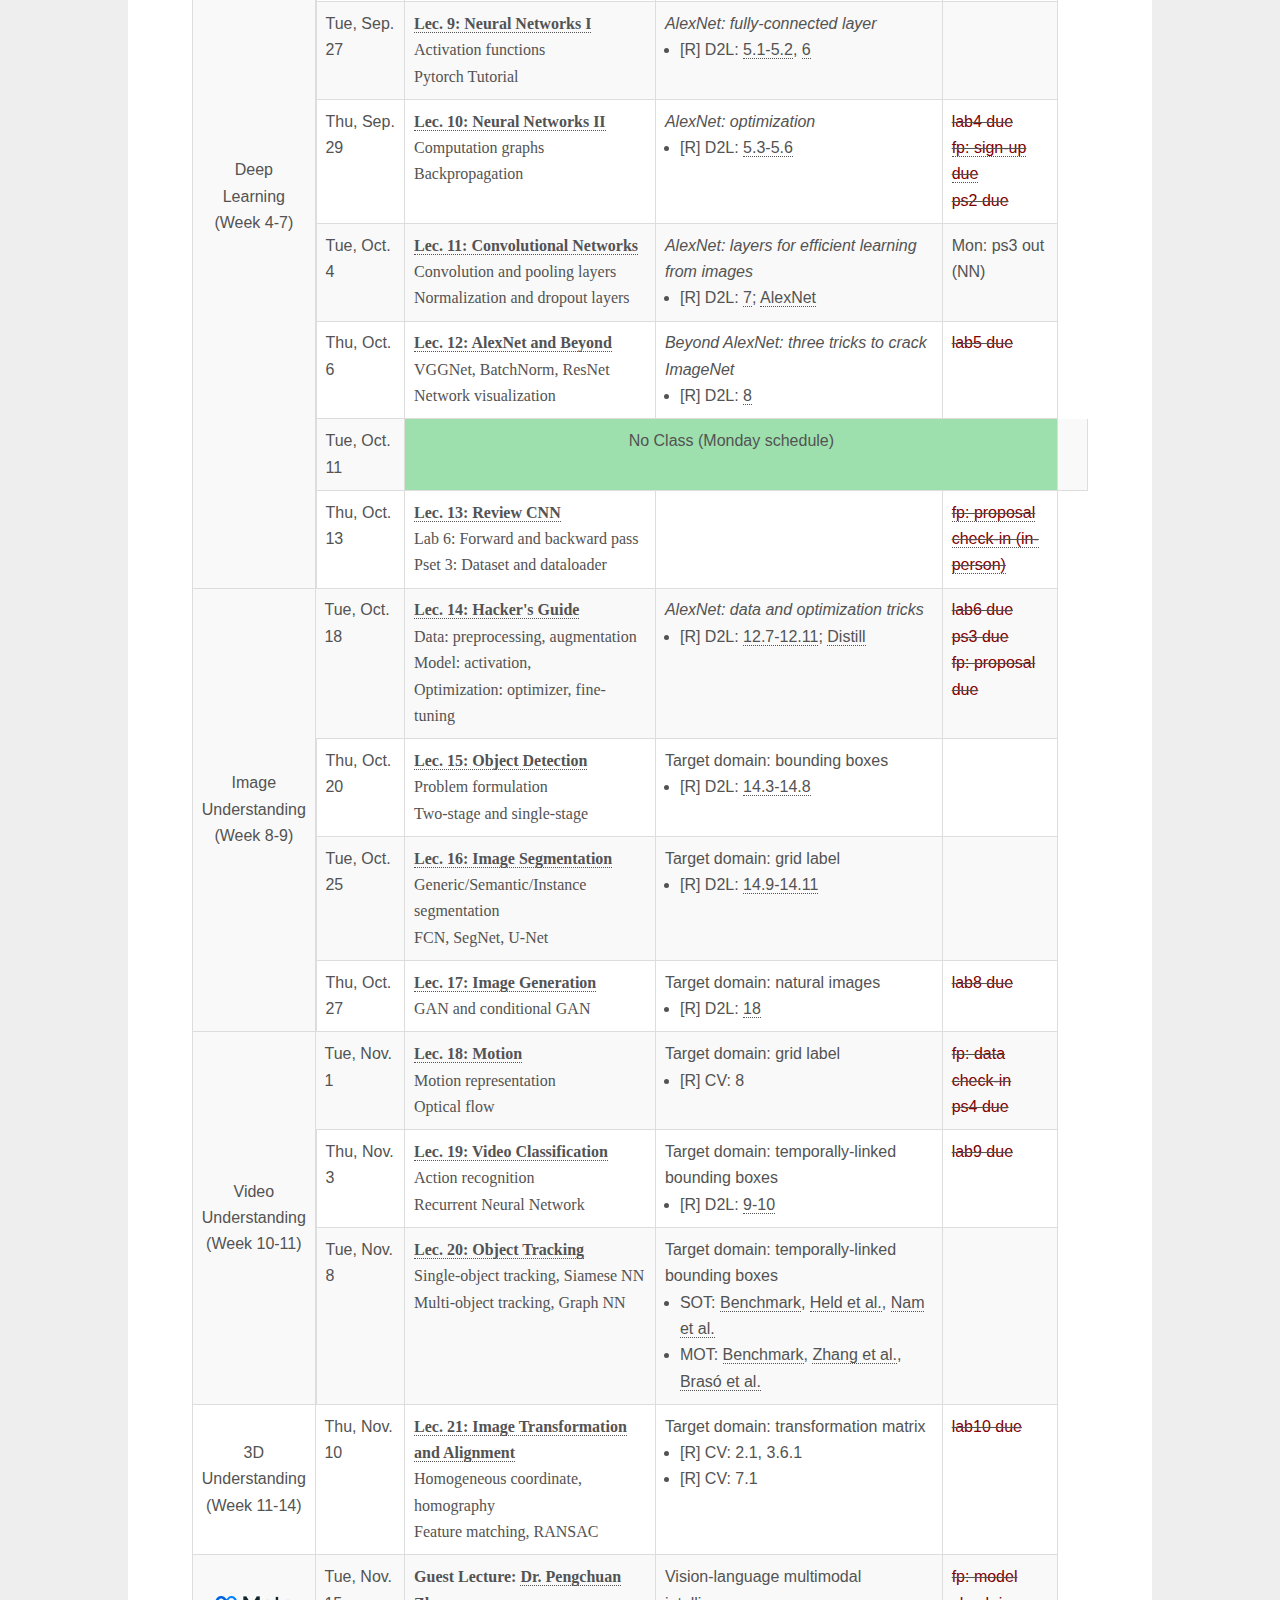
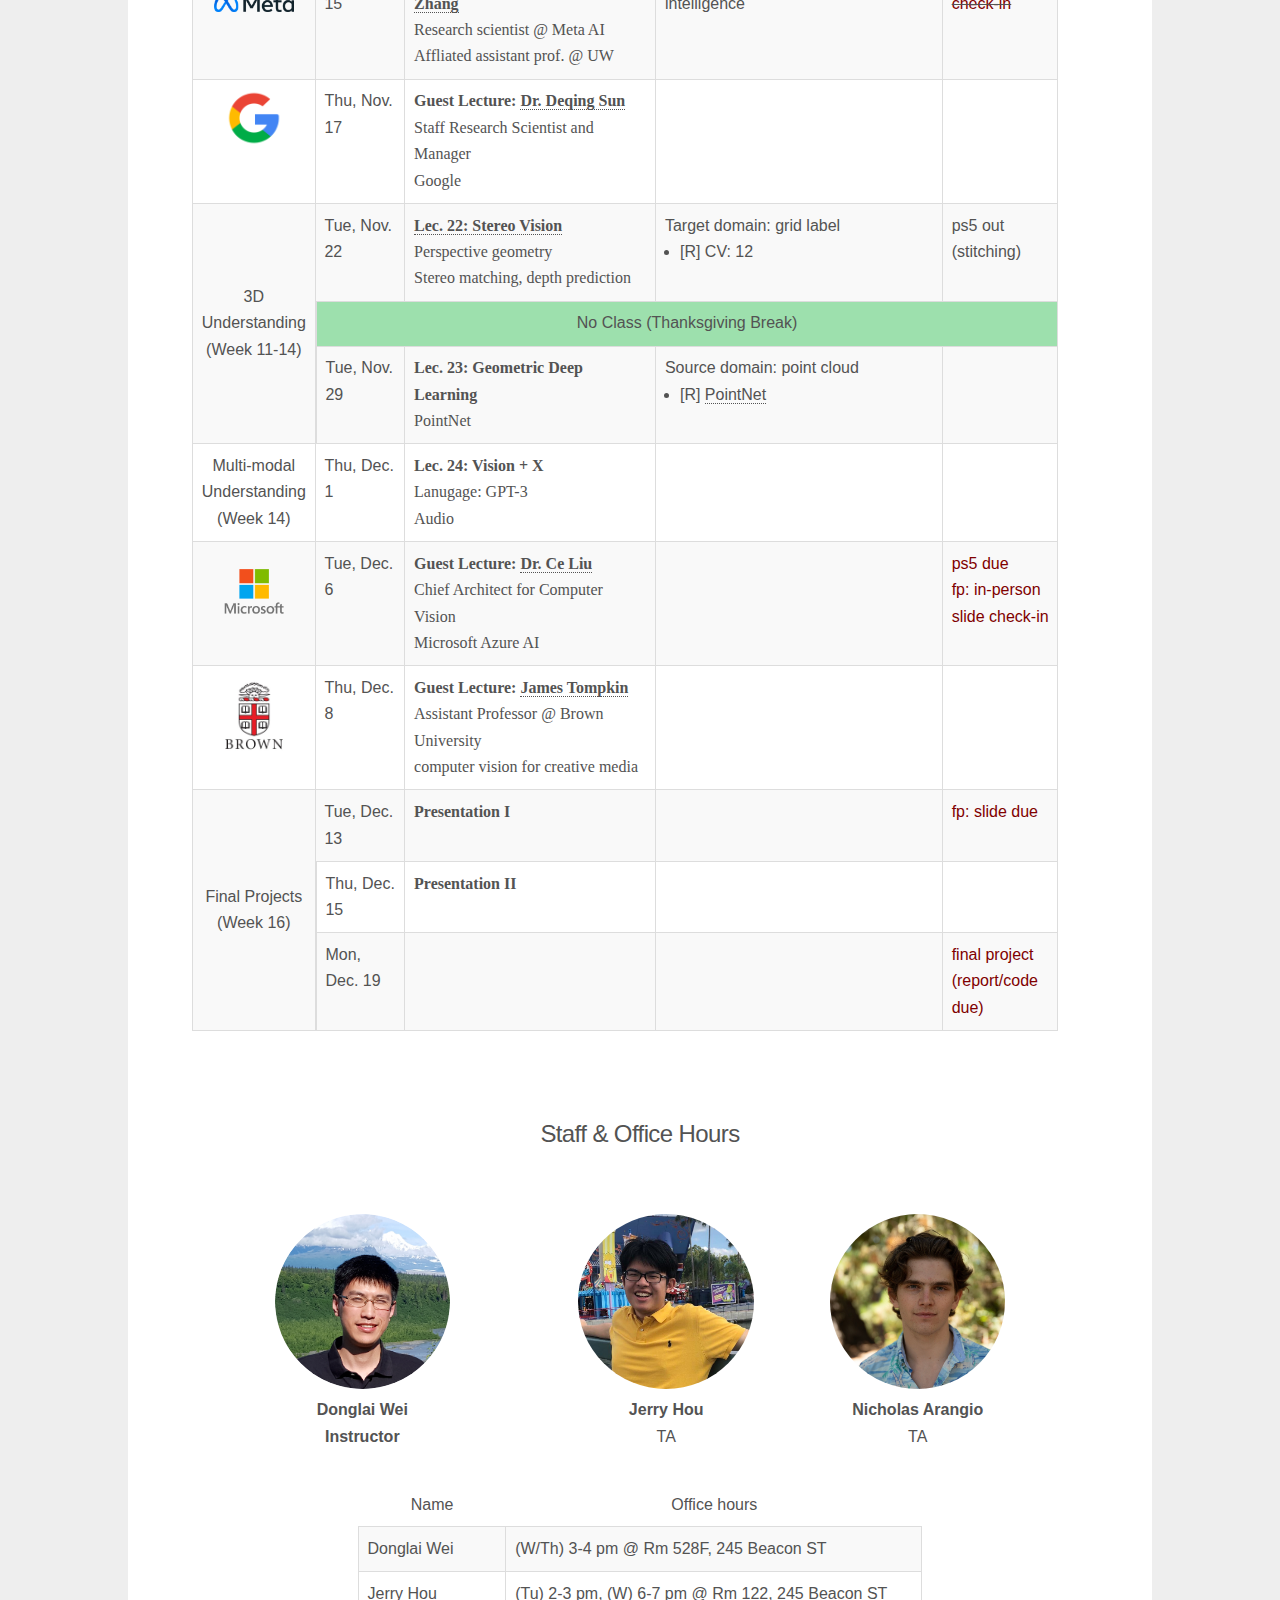
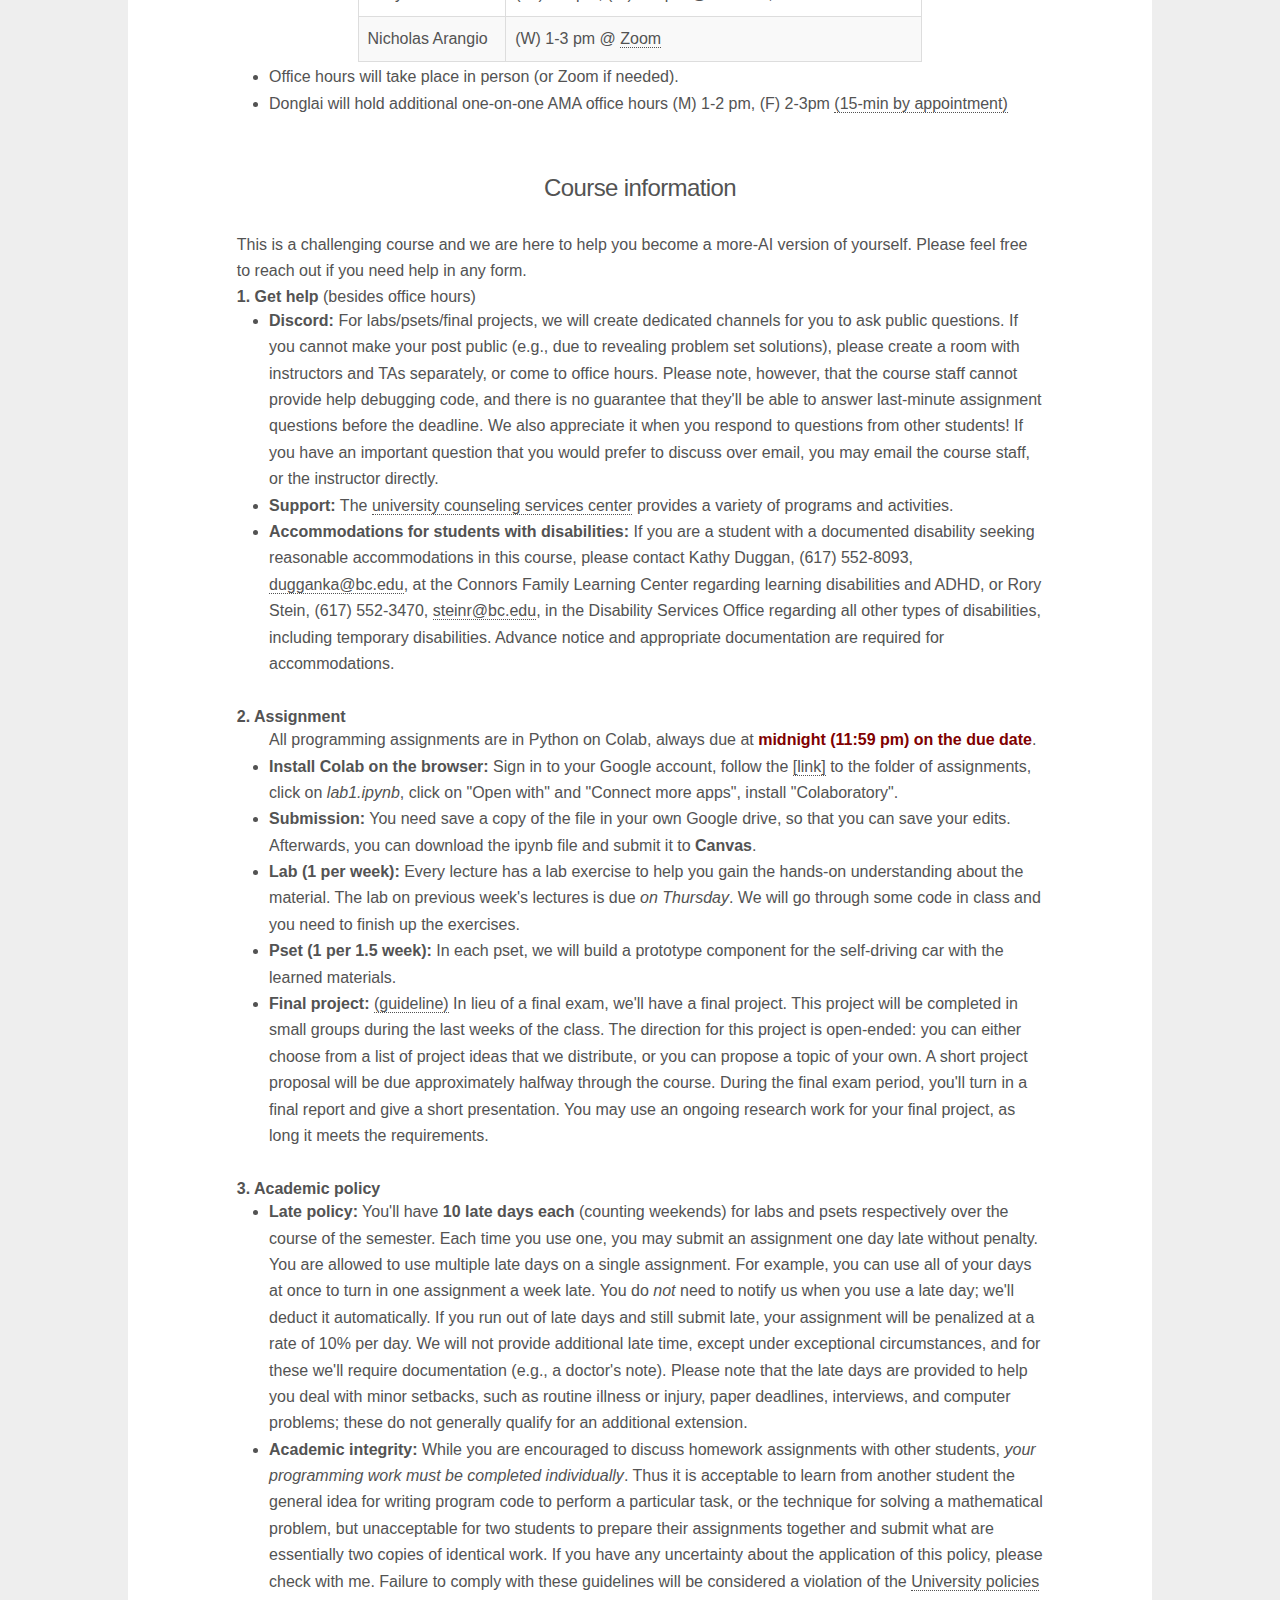
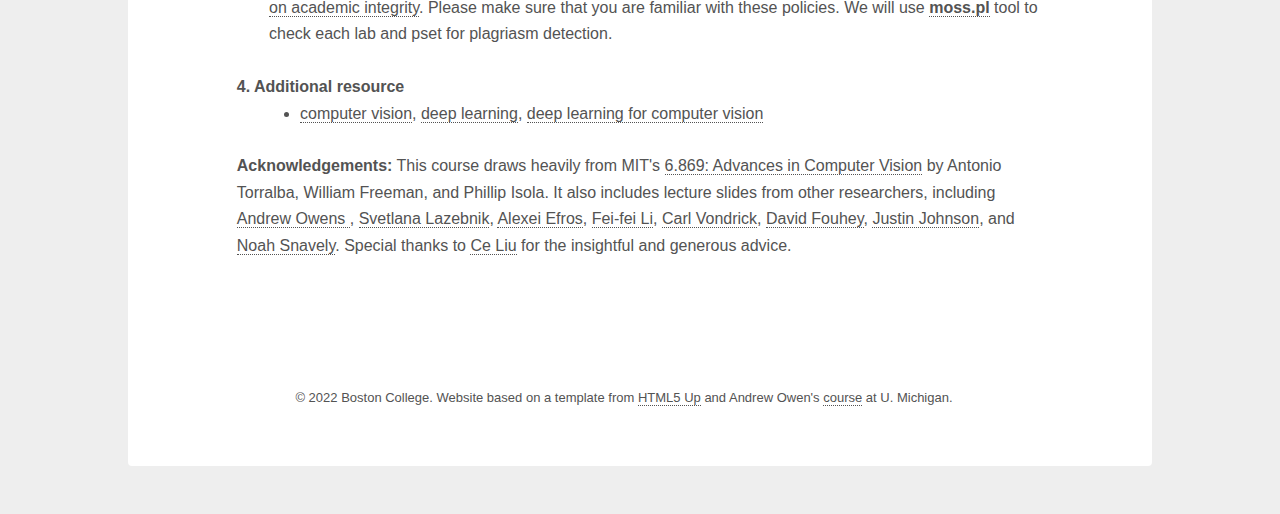
==== commit 29c42244: "update schedule" ====
--- a/f22/index.html
+++ b/f22/index.html
@@ -614,7 +614,6 @@
         </ul>
         </td>
         <td>
-            <font color=#800000>ps5 due</font>
         </td>
 
       </tr>
@@ -632,7 +631,8 @@
         </ul>
         </td>
         <td>
-            <font color=#800000>fp: in-person slide check-in</font>
+            <font color=#800000>ps5 due</font>
+            <br/><font color=#800000>fp: in-person slide check-in</font>
         </td>
       </tr>
       <tr class="alternate">
@@ -647,7 +647,6 @@
 
         <td></td>
         <td>
-            <font color=#800000>fp: slide due</font>
         </td>
       </tr>
       <tr class="alternate">
@@ -656,7 +655,9 @@
         <td class="topic">Presentation I
           <div class="subtopic"></div>
         </td>
-        <td></td><td></td>
+        <td></td><td>
+            <font color=#800000>fp: slide due</font>
+        </td>
       </tr>
       <tr class="alternate">
         <td>Thu, Dec. 15</td>
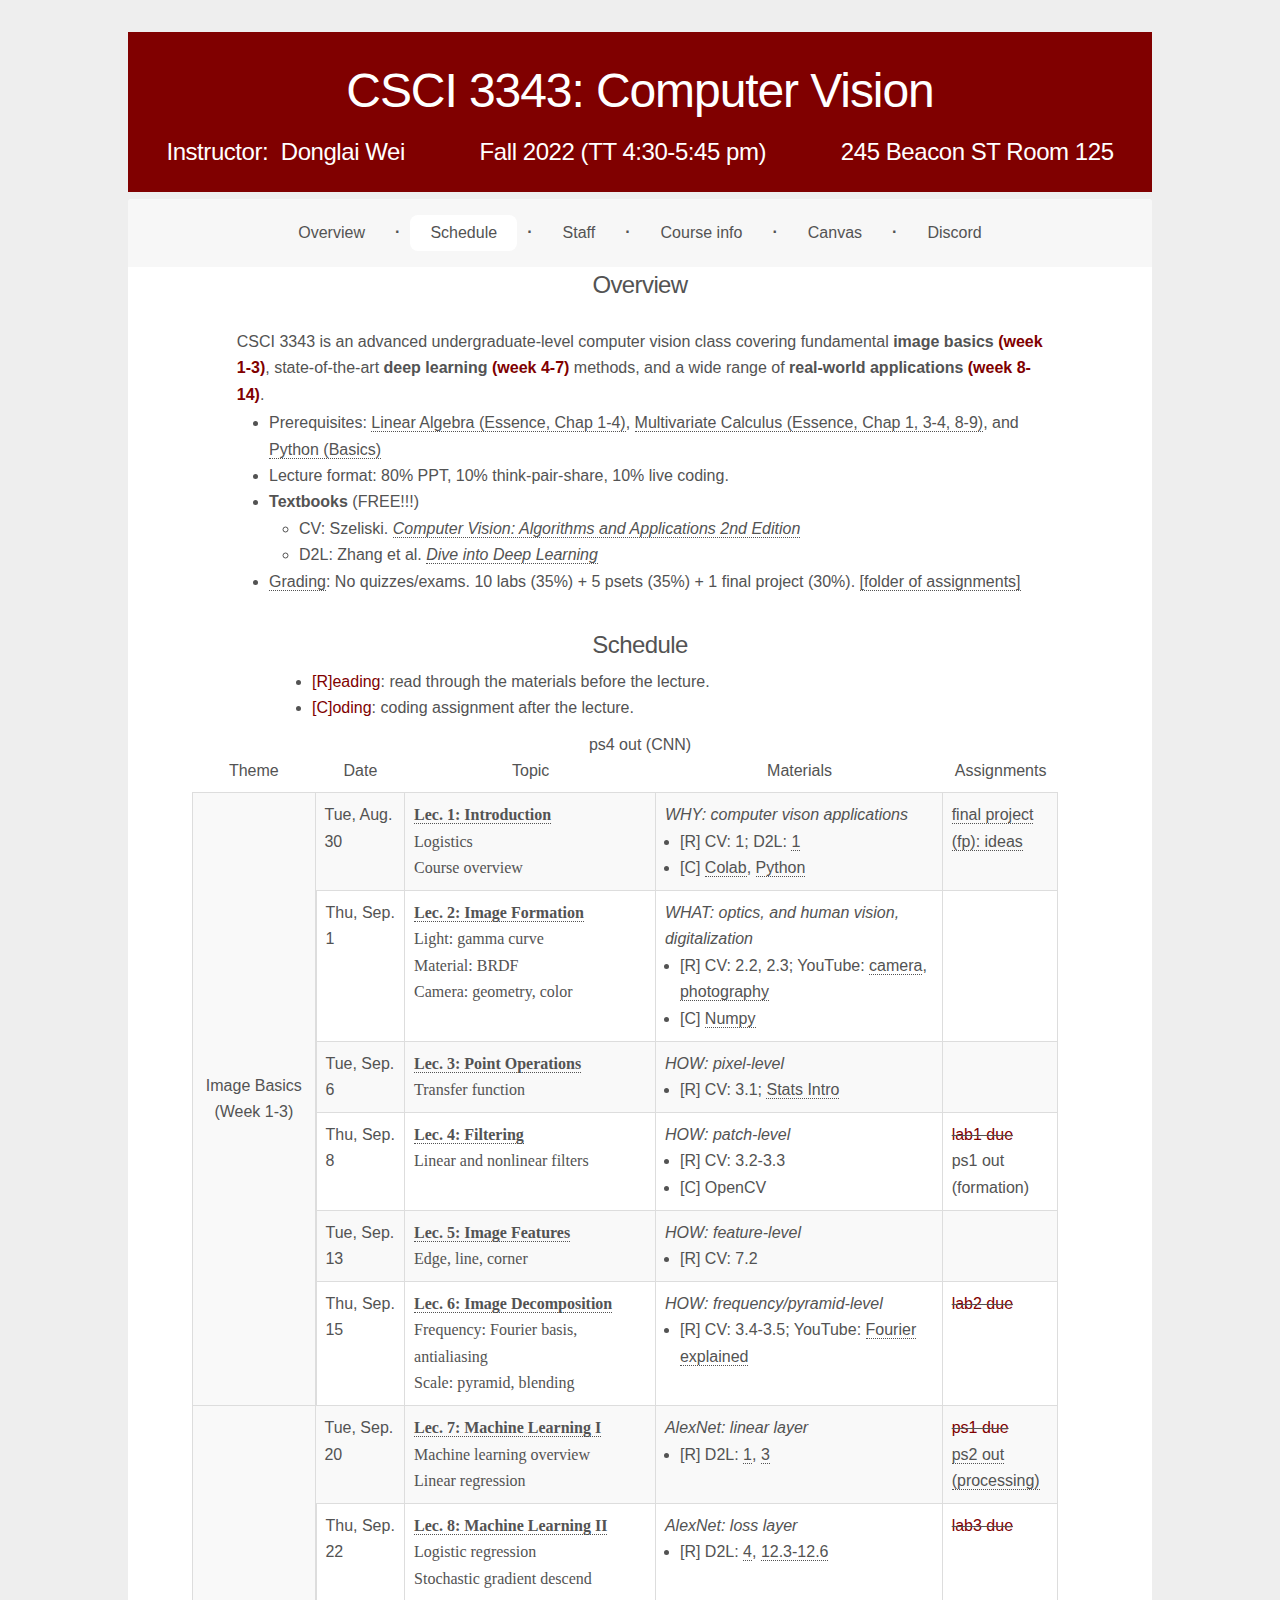
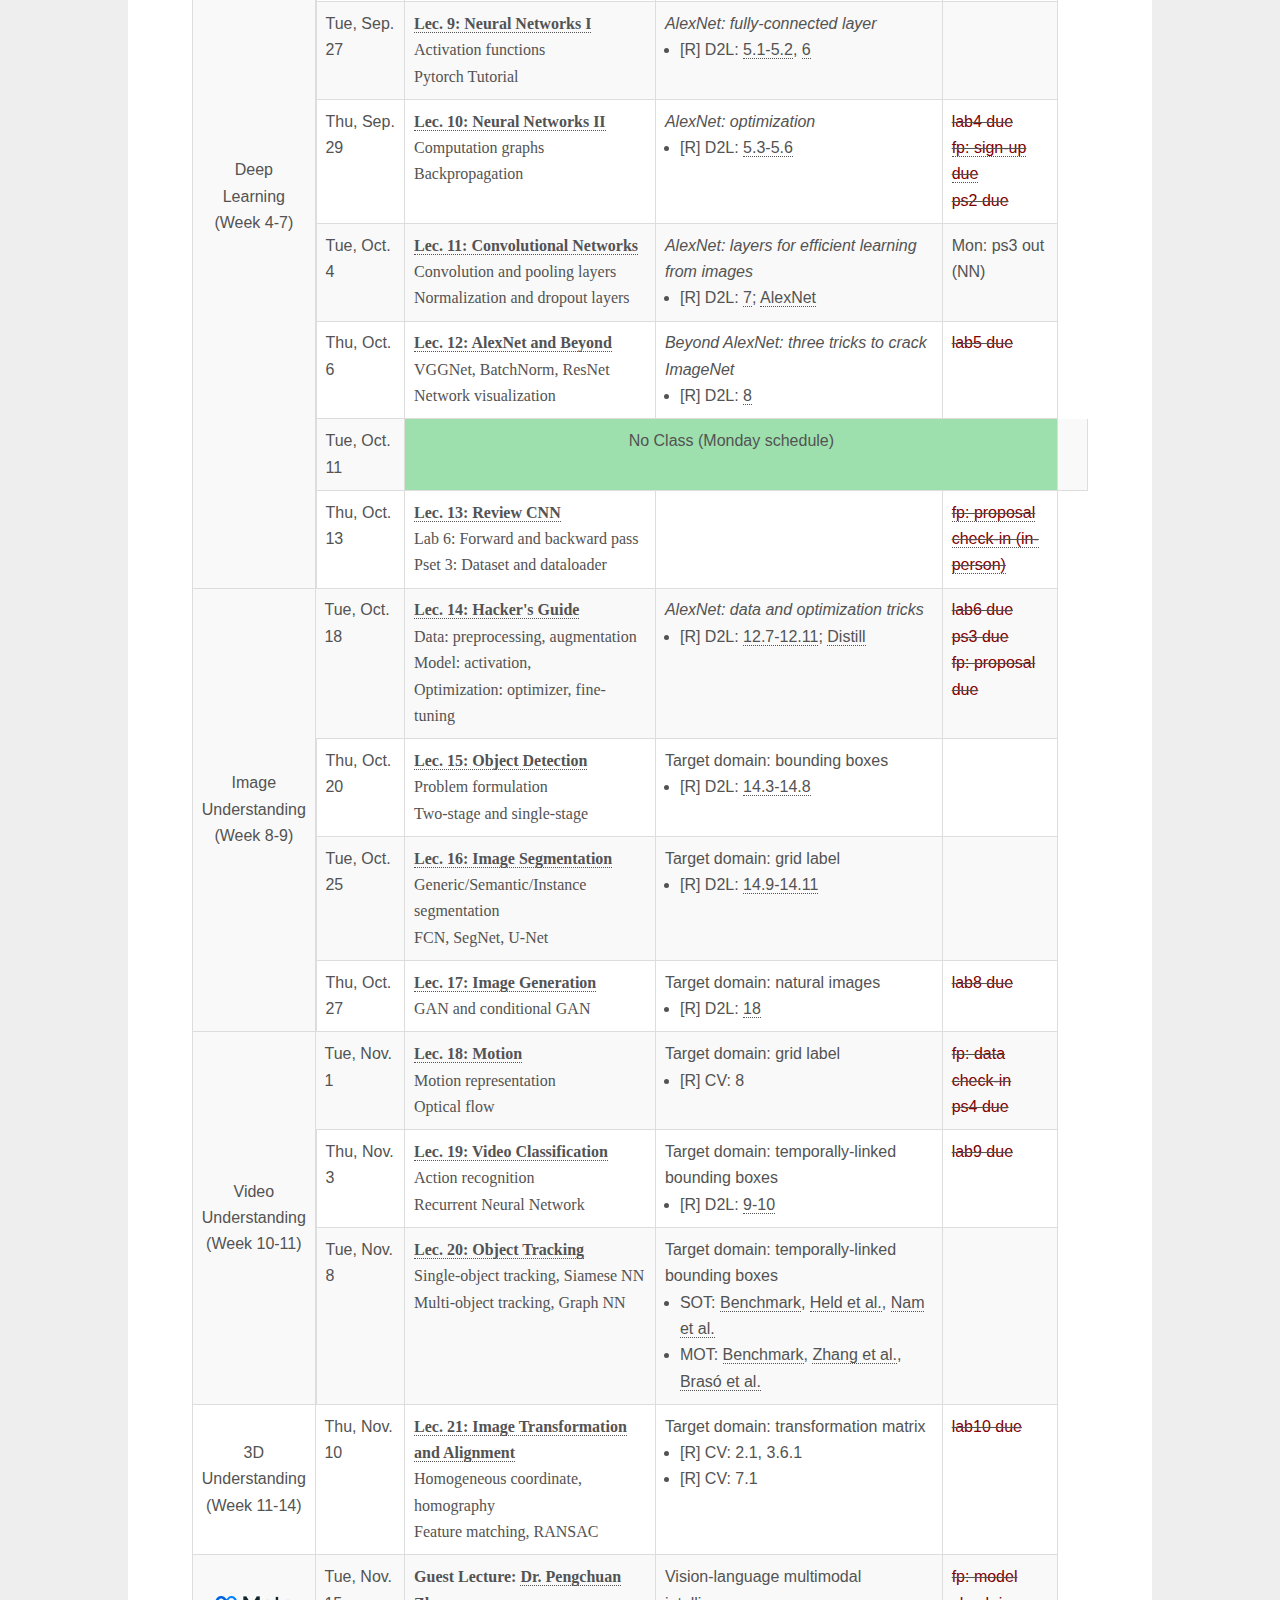
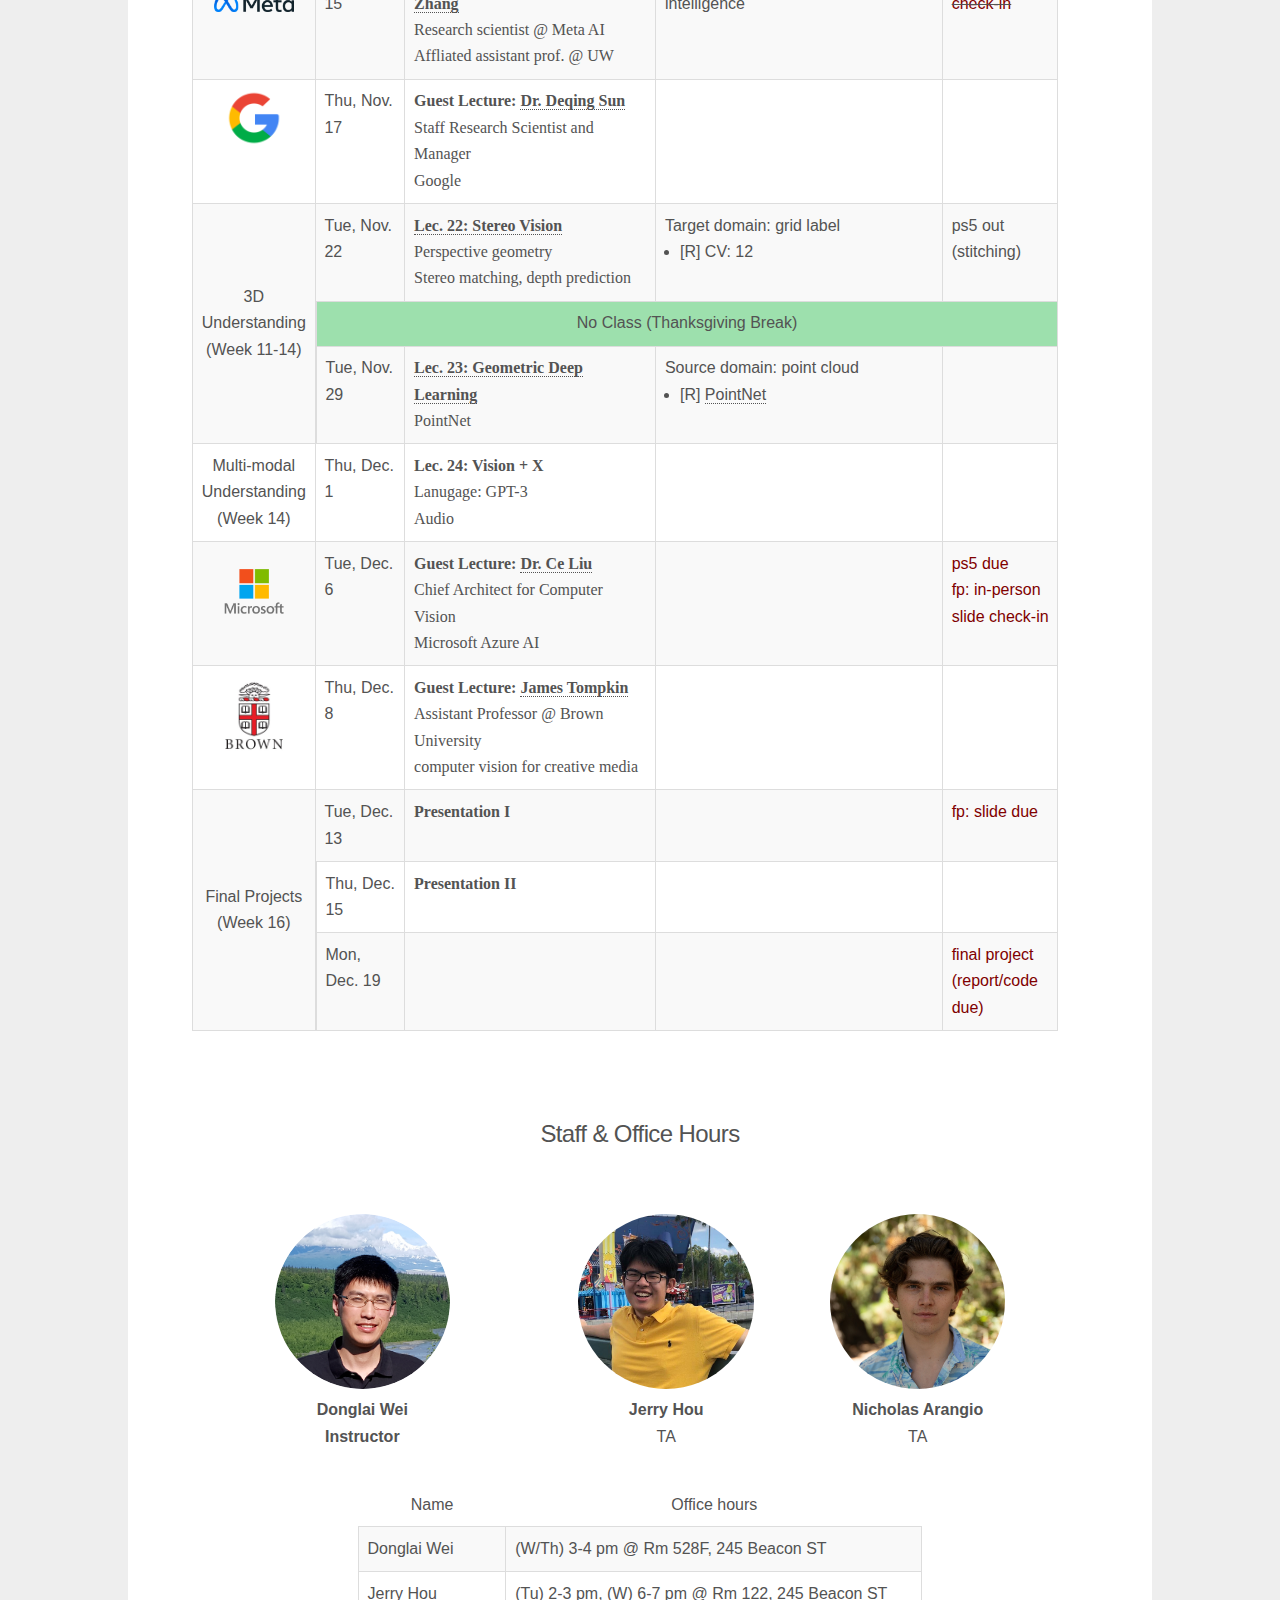
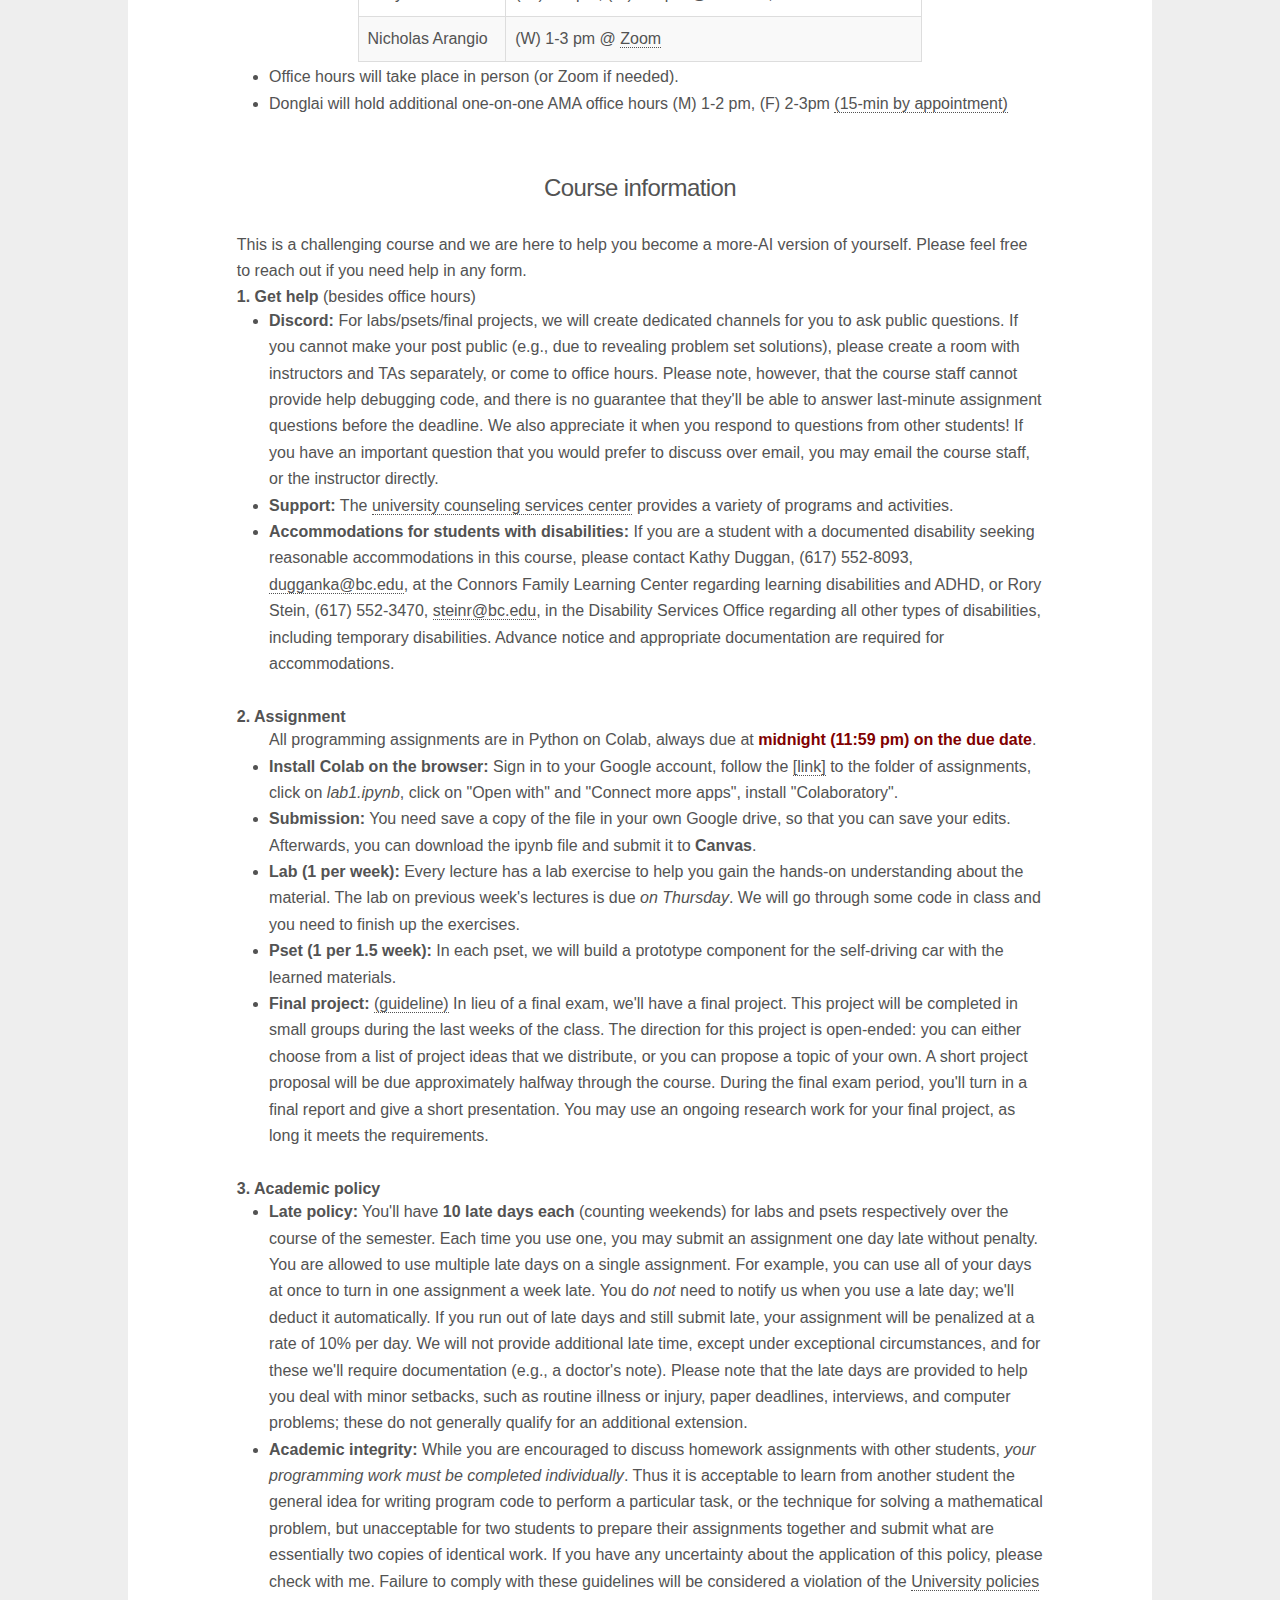
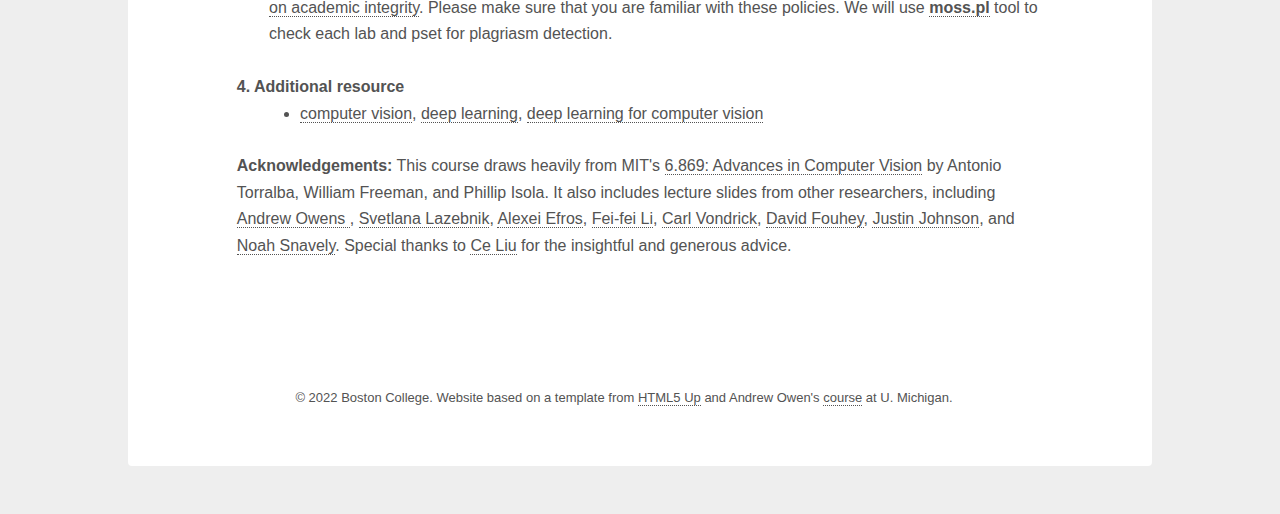
==== commit d69cb0f9: "upload lec 23" ====
--- a/f22/index.html
+++ b/f22/index.html
@@ -586,7 +586,7 @@
 
       <tr class="alternate">
         <td>Tue, Nov. 29</td>
-        <td class="topic"><a class="nope" href="">Lec. 23: Geometric Deep Learning</a>
+        <td class="topic"><a href="https://www.dropbox.com/s/zjicgx9qmevebtt/lec23-pointcloud.key.pdf?dl=0">Lec. 23: Geometric Deep Learning</a>
           <div class="subtopic">
               PointNet</div>
         </td>
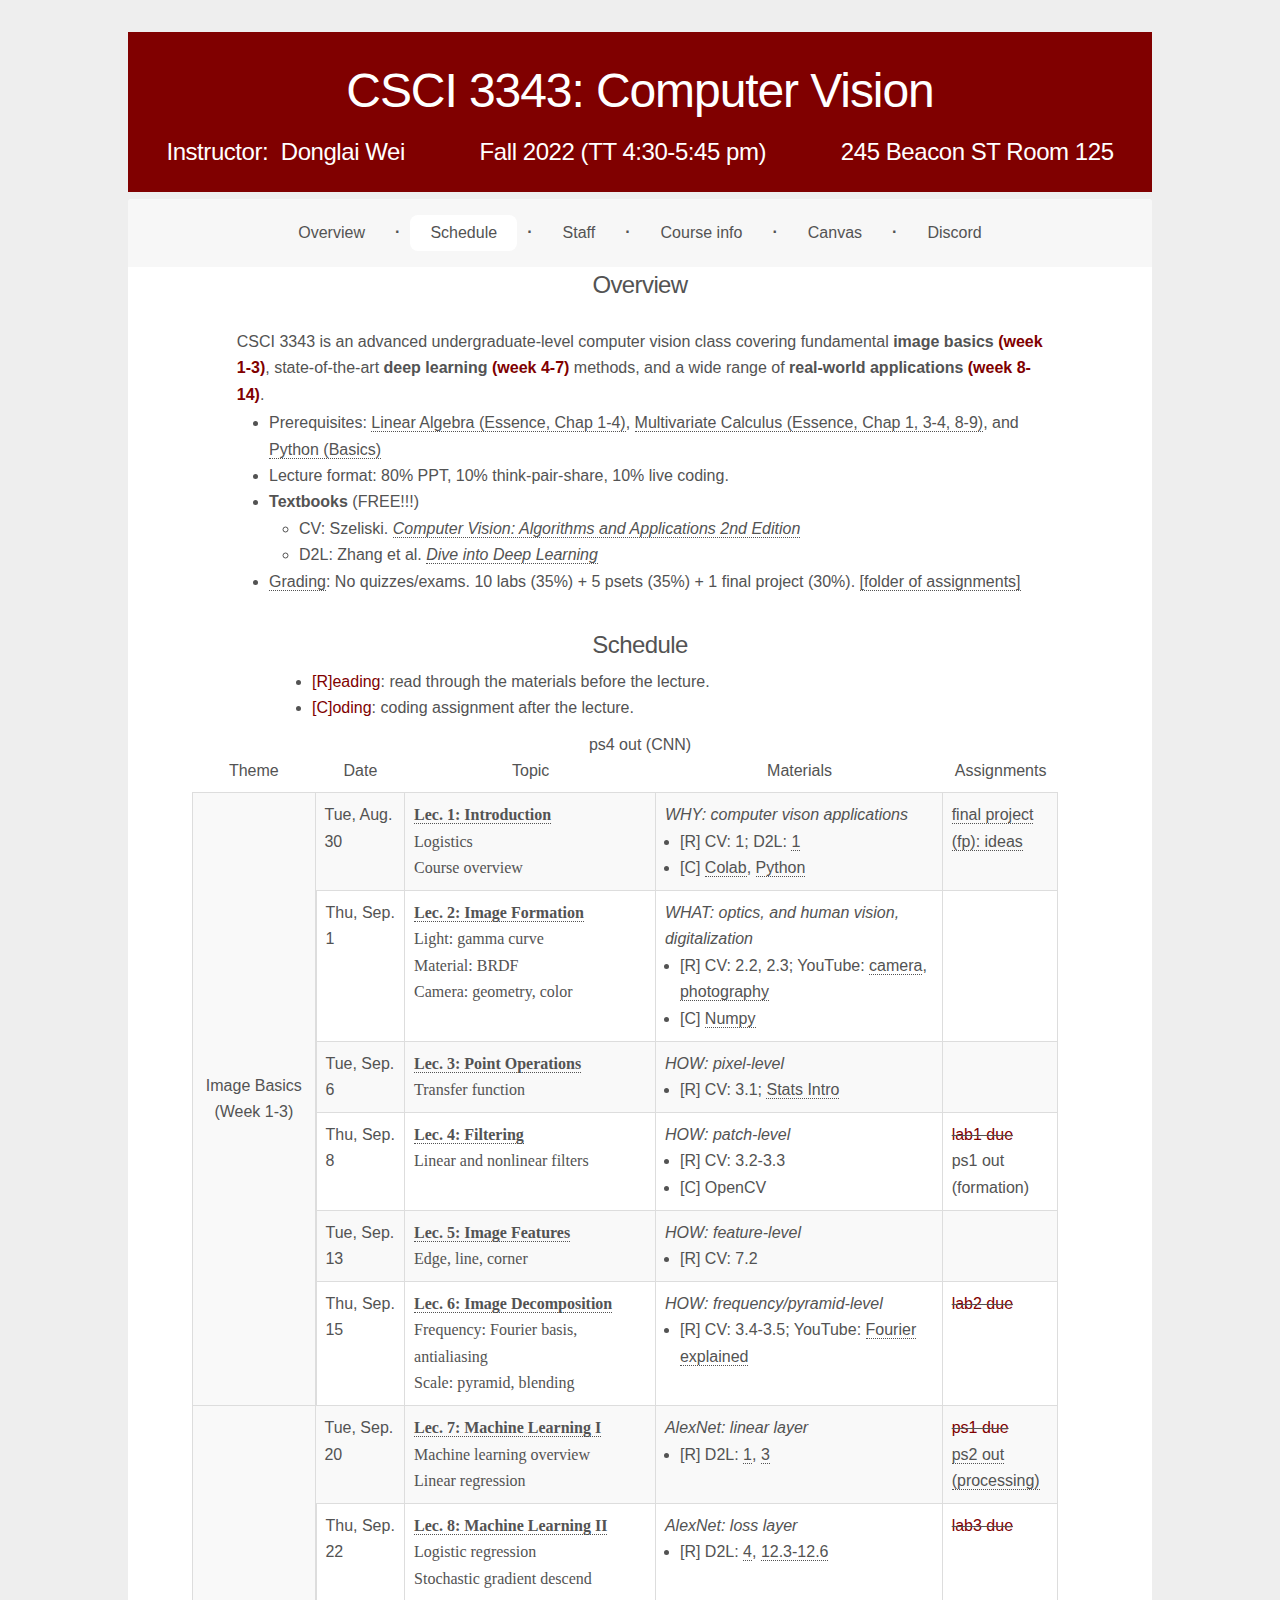
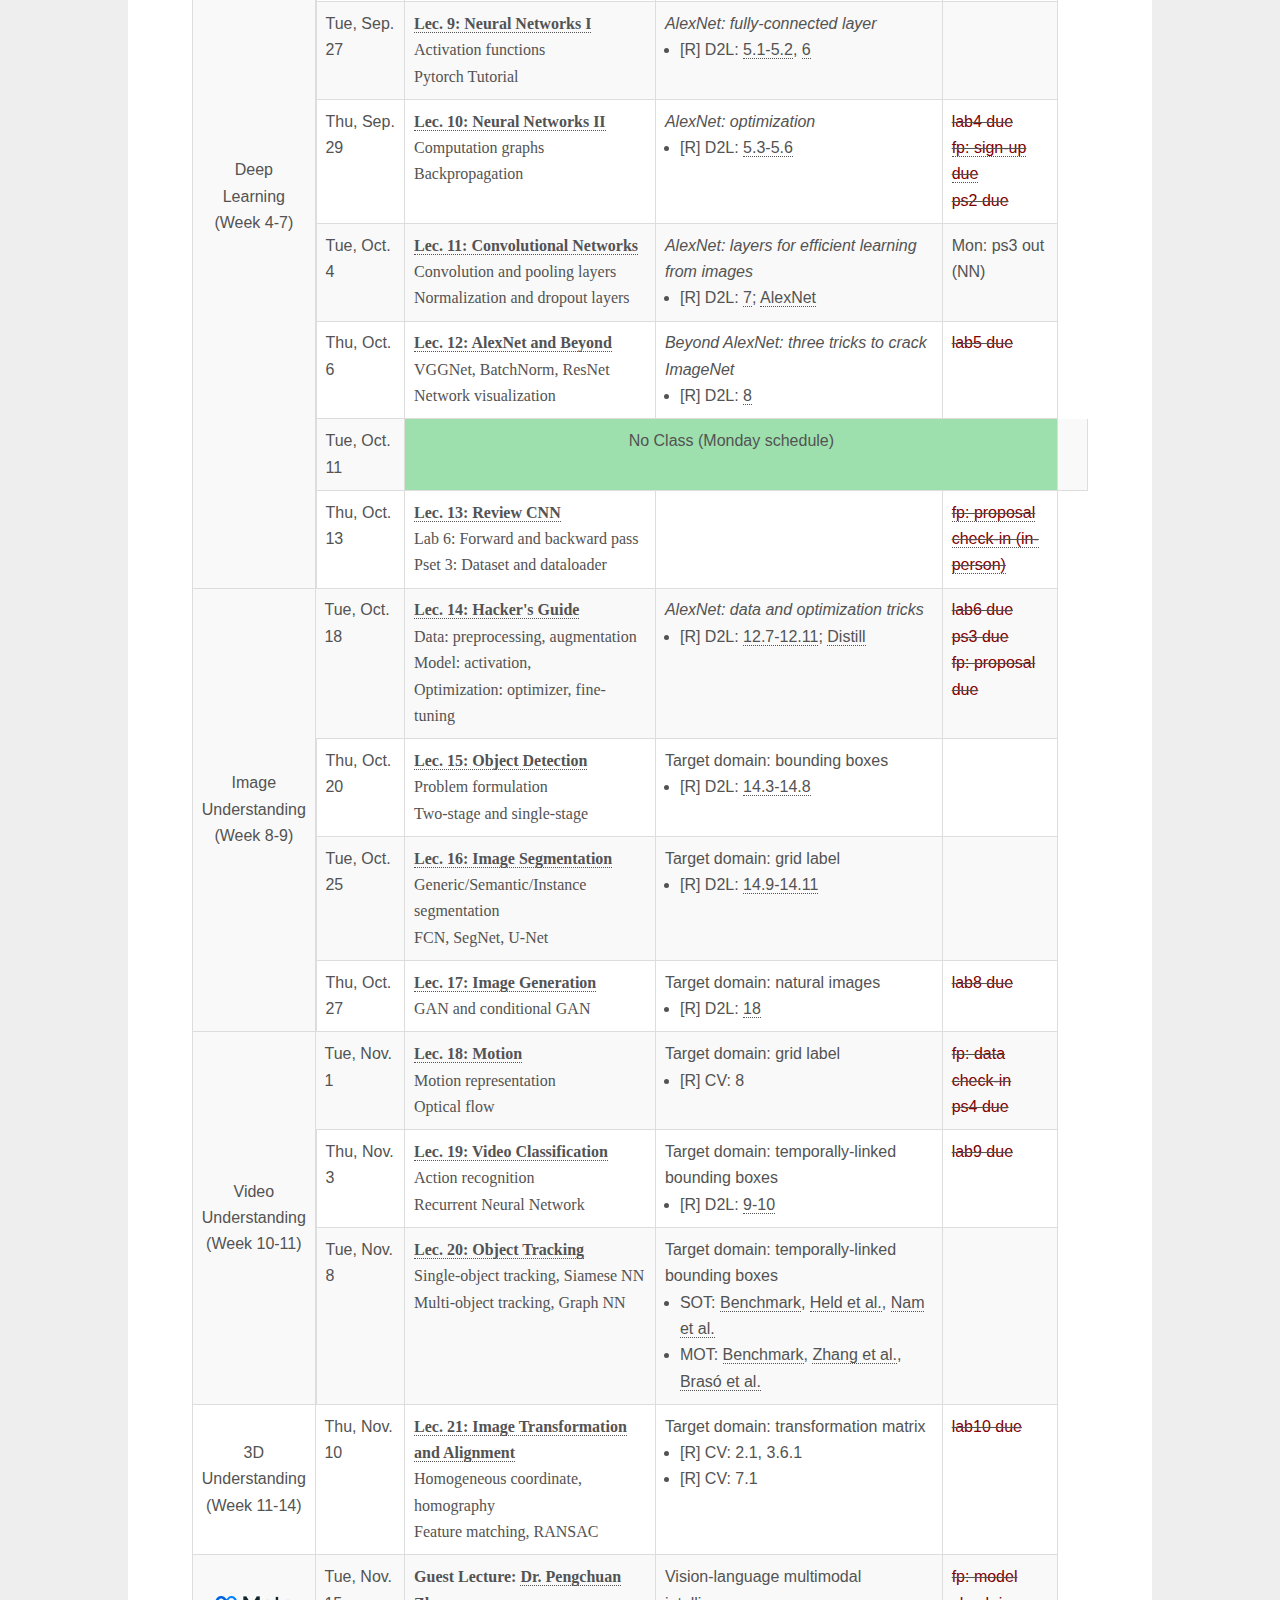
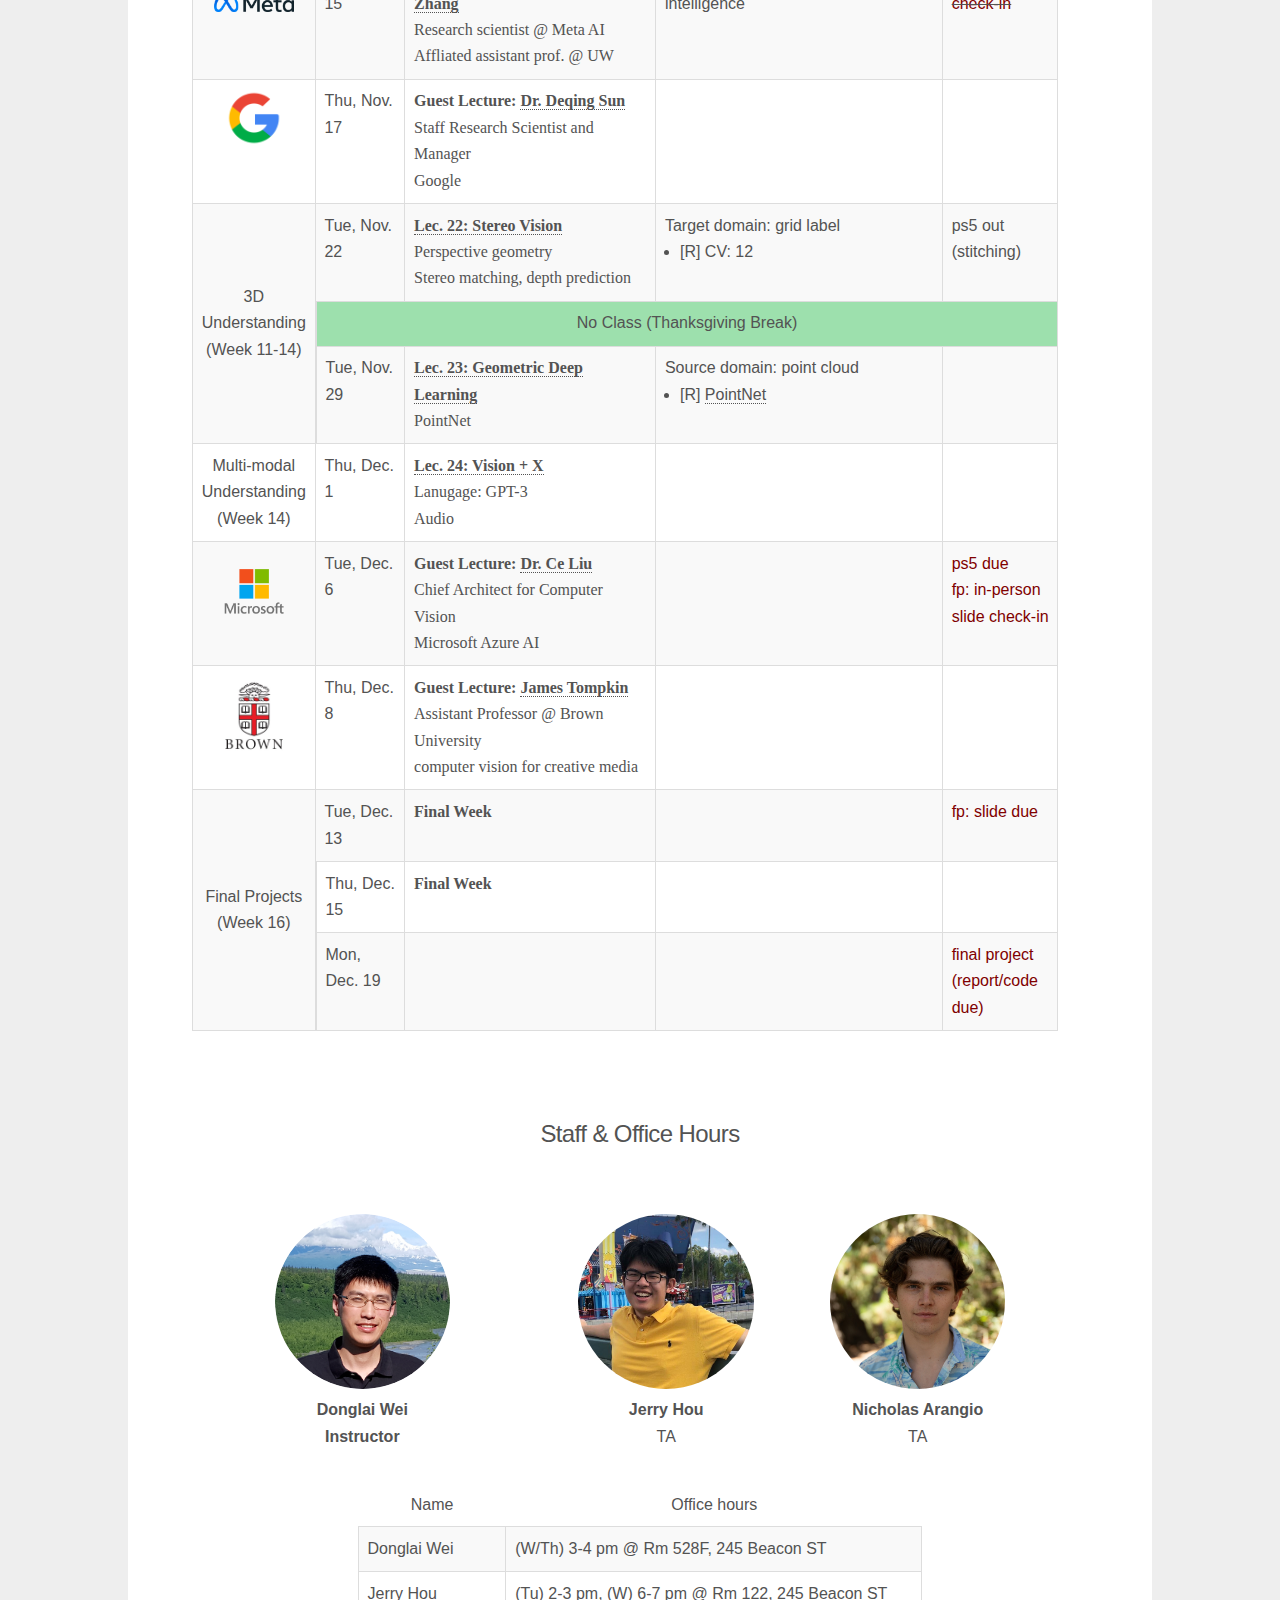
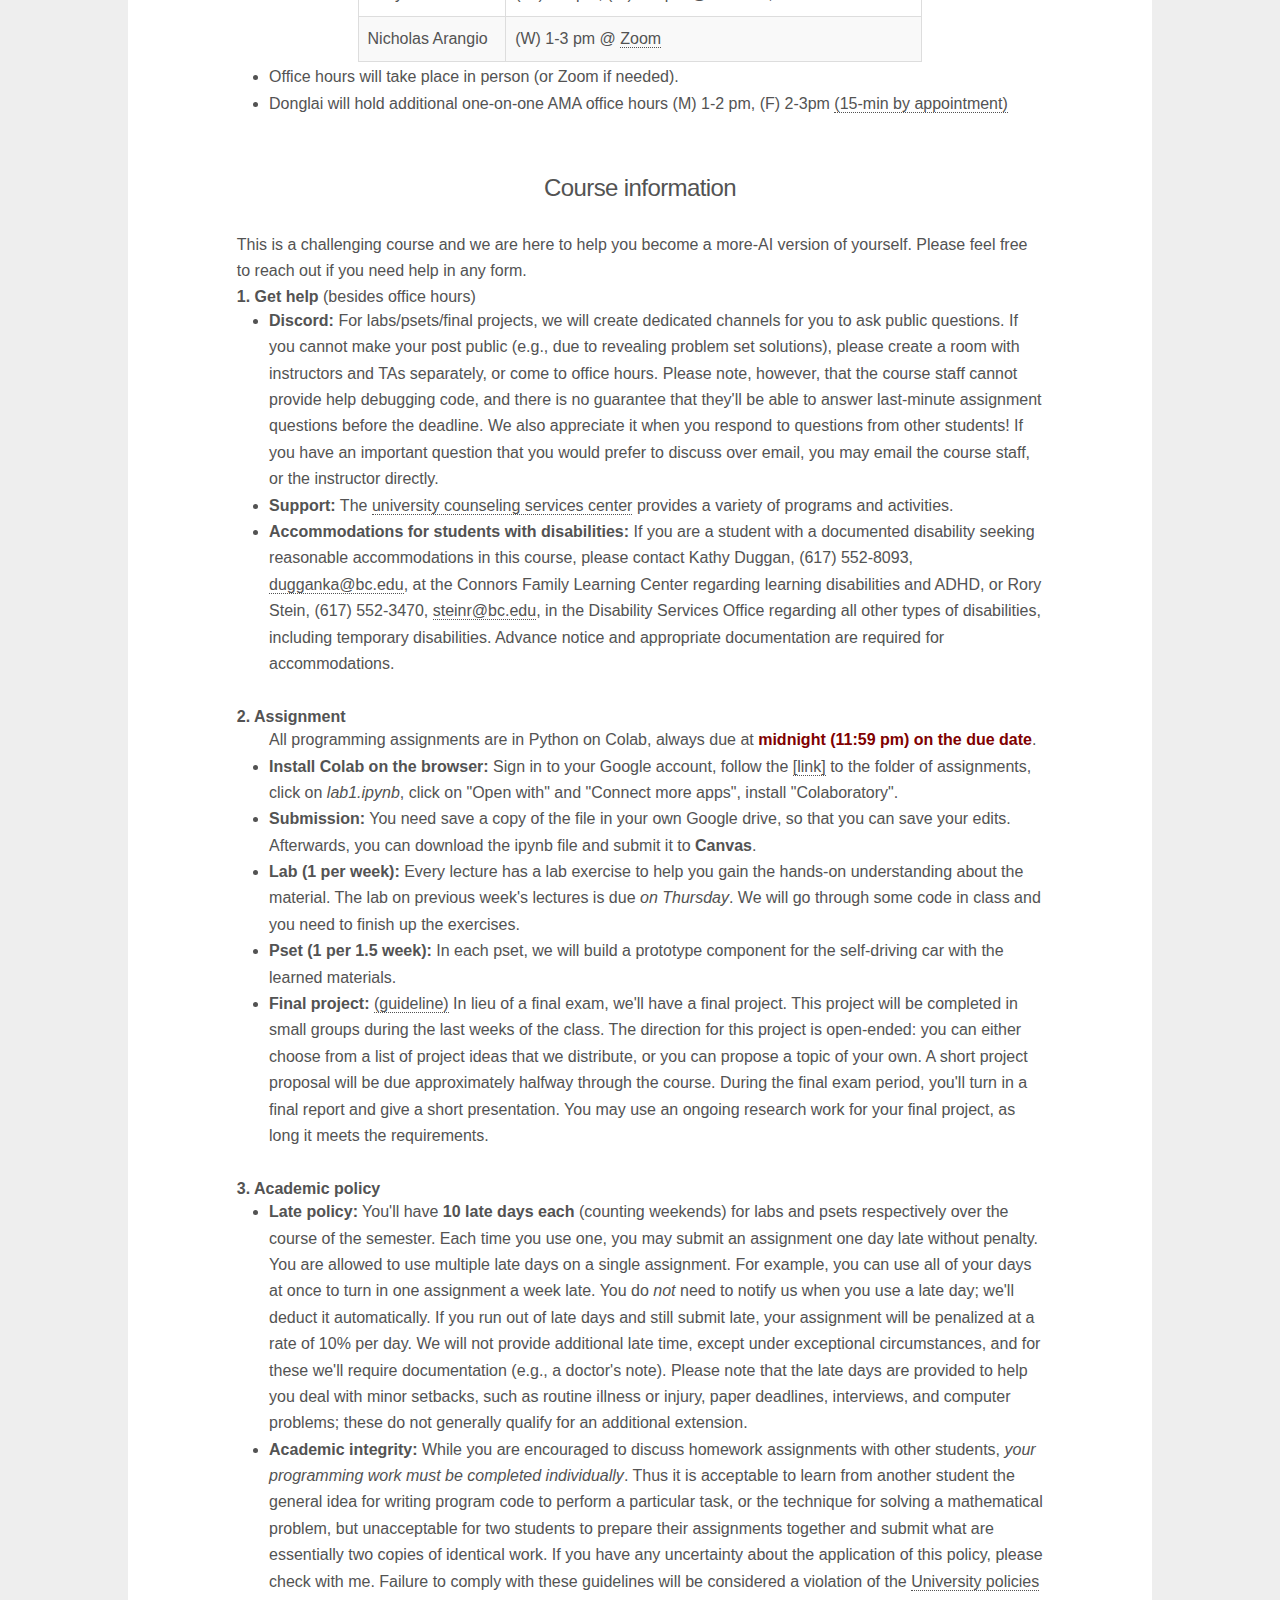
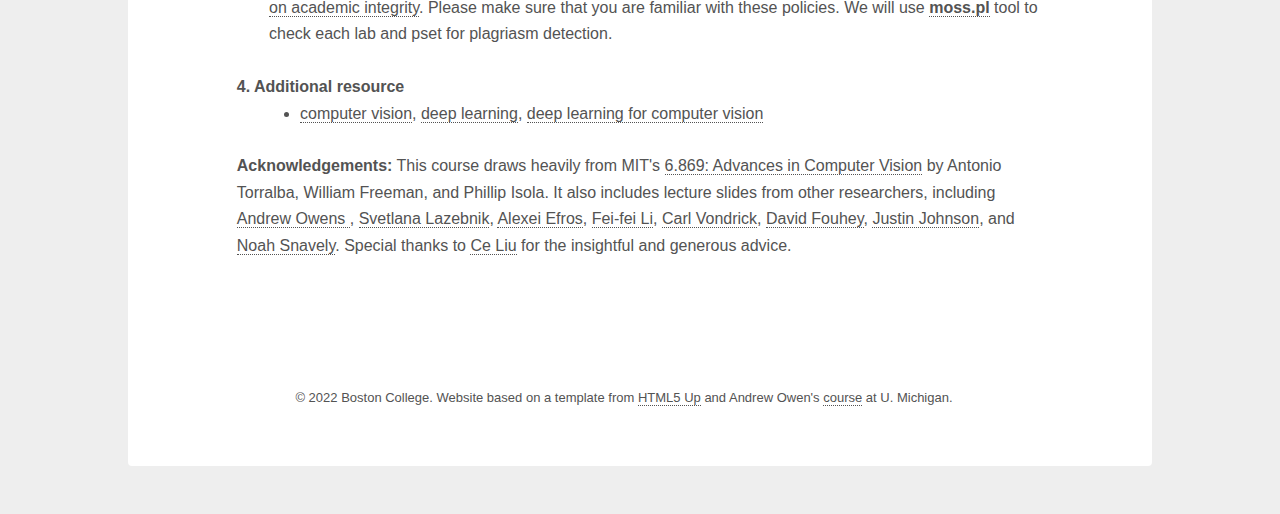
==== commit e089e1cf: "upload lec 24" ====
--- a/f22/index.html
+++ b/f22/index.html
@@ -603,7 +603,7 @@
       <tr class="alternate">
           <td style="vertical-align:middle;text-align:center;">Multi-modal Understanding<br/>(Week 14)</td>
         <td>Thu, Dec. 1</td>
-        <td class="topic"><a class="nope" href="">Lec. 24: Vision + X</a>
+        <td class="topic"><a href="https://www.dropbox.com/s/sj36n8zclfxbfxc/lec24-image-X.key.pdf?dl=0">Lec. 24: Vision + X</a>
           <div class="subtopic">
               Lanugage: GPT-3<br/>
               Audio</div>
@@ -652,7 +652,7 @@
       <tr class="alternate">
         <td rowspan=3 style="vertical-align:middle;text-align:center;">Final Projects<br/>(Week 16)</td>
         <td>Tue, Dec. 13</td>
-        <td class="topic">Presentation I
+        <td class="topic">Final Week
           <div class="subtopic"></div>
         </td>
         <td></td><td>
@@ -661,7 +661,7 @@
       </tr>
       <tr class="alternate">
         <td>Thu, Dec. 15</td>
-        <td class="topic">Presentation II
+        <td class="topic">Final Week
           <div class="subtopic"></div>
         </td>
         <td></td><td></td>
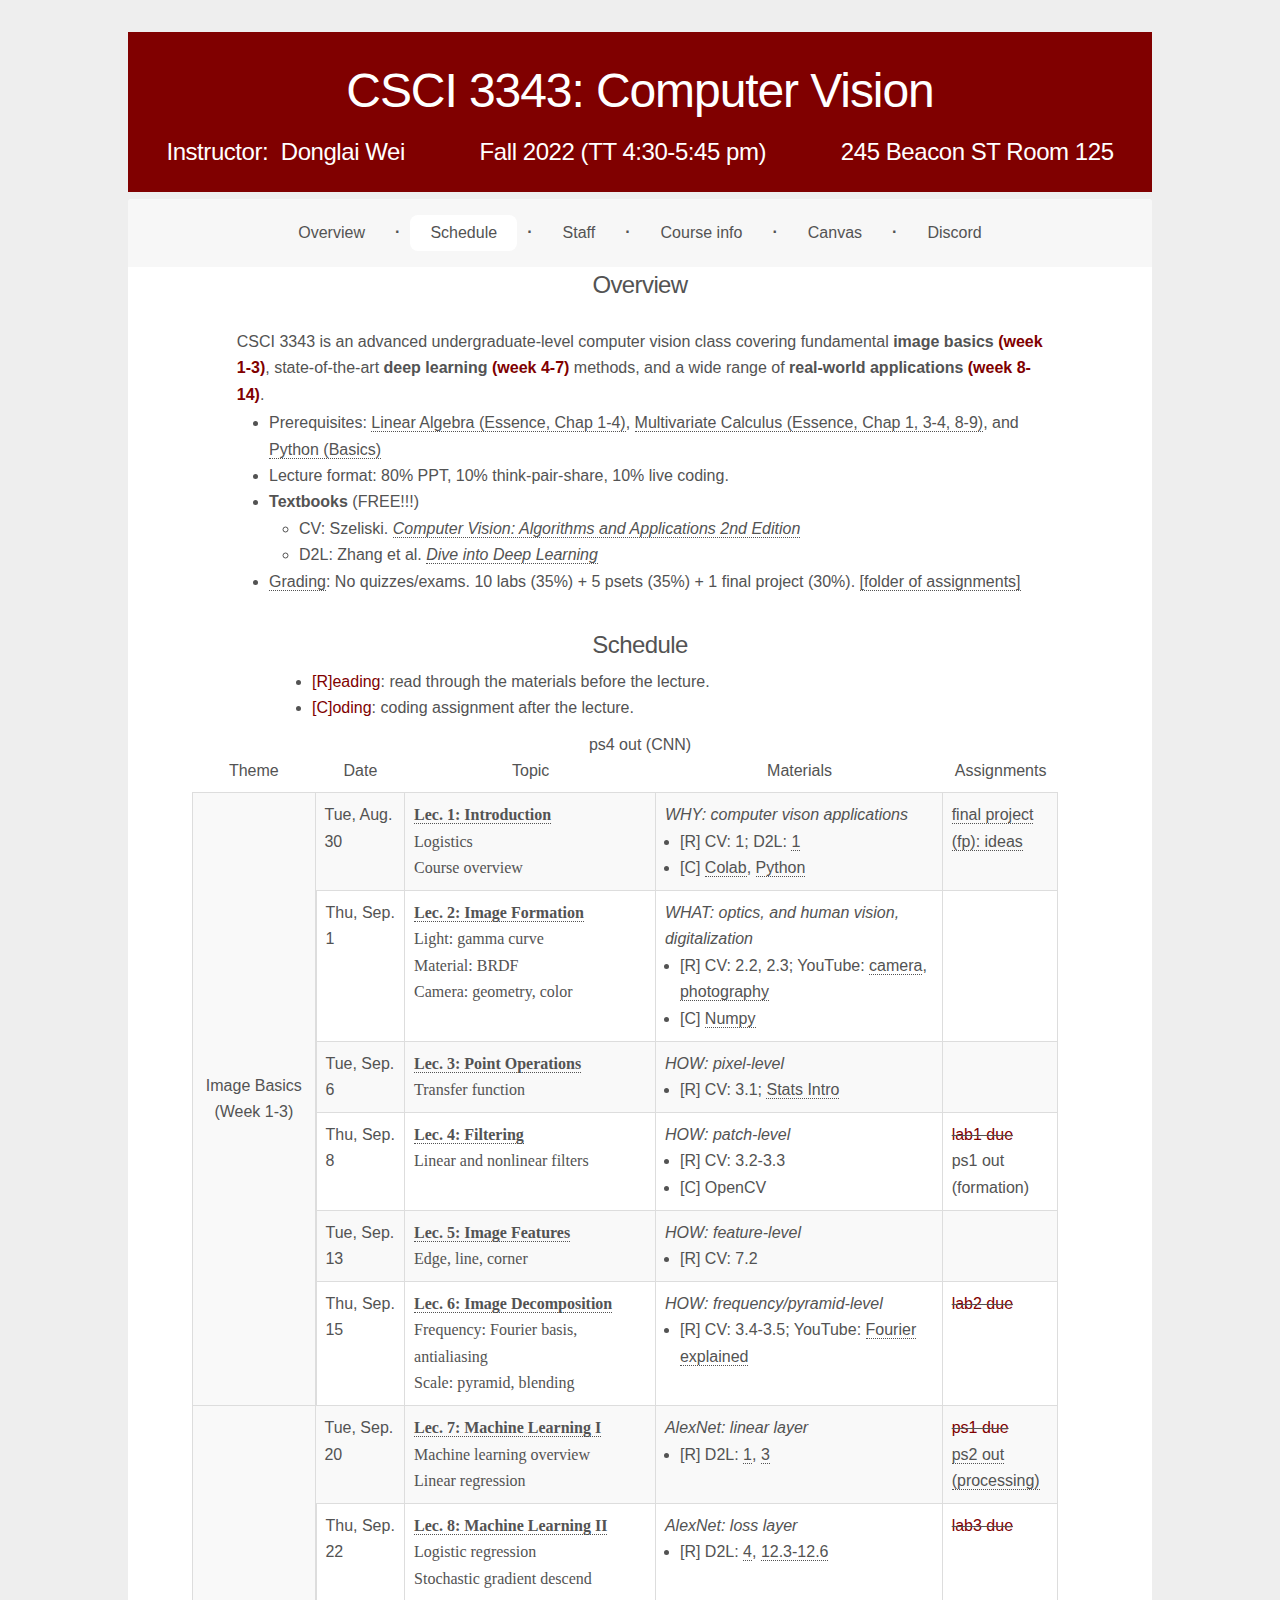
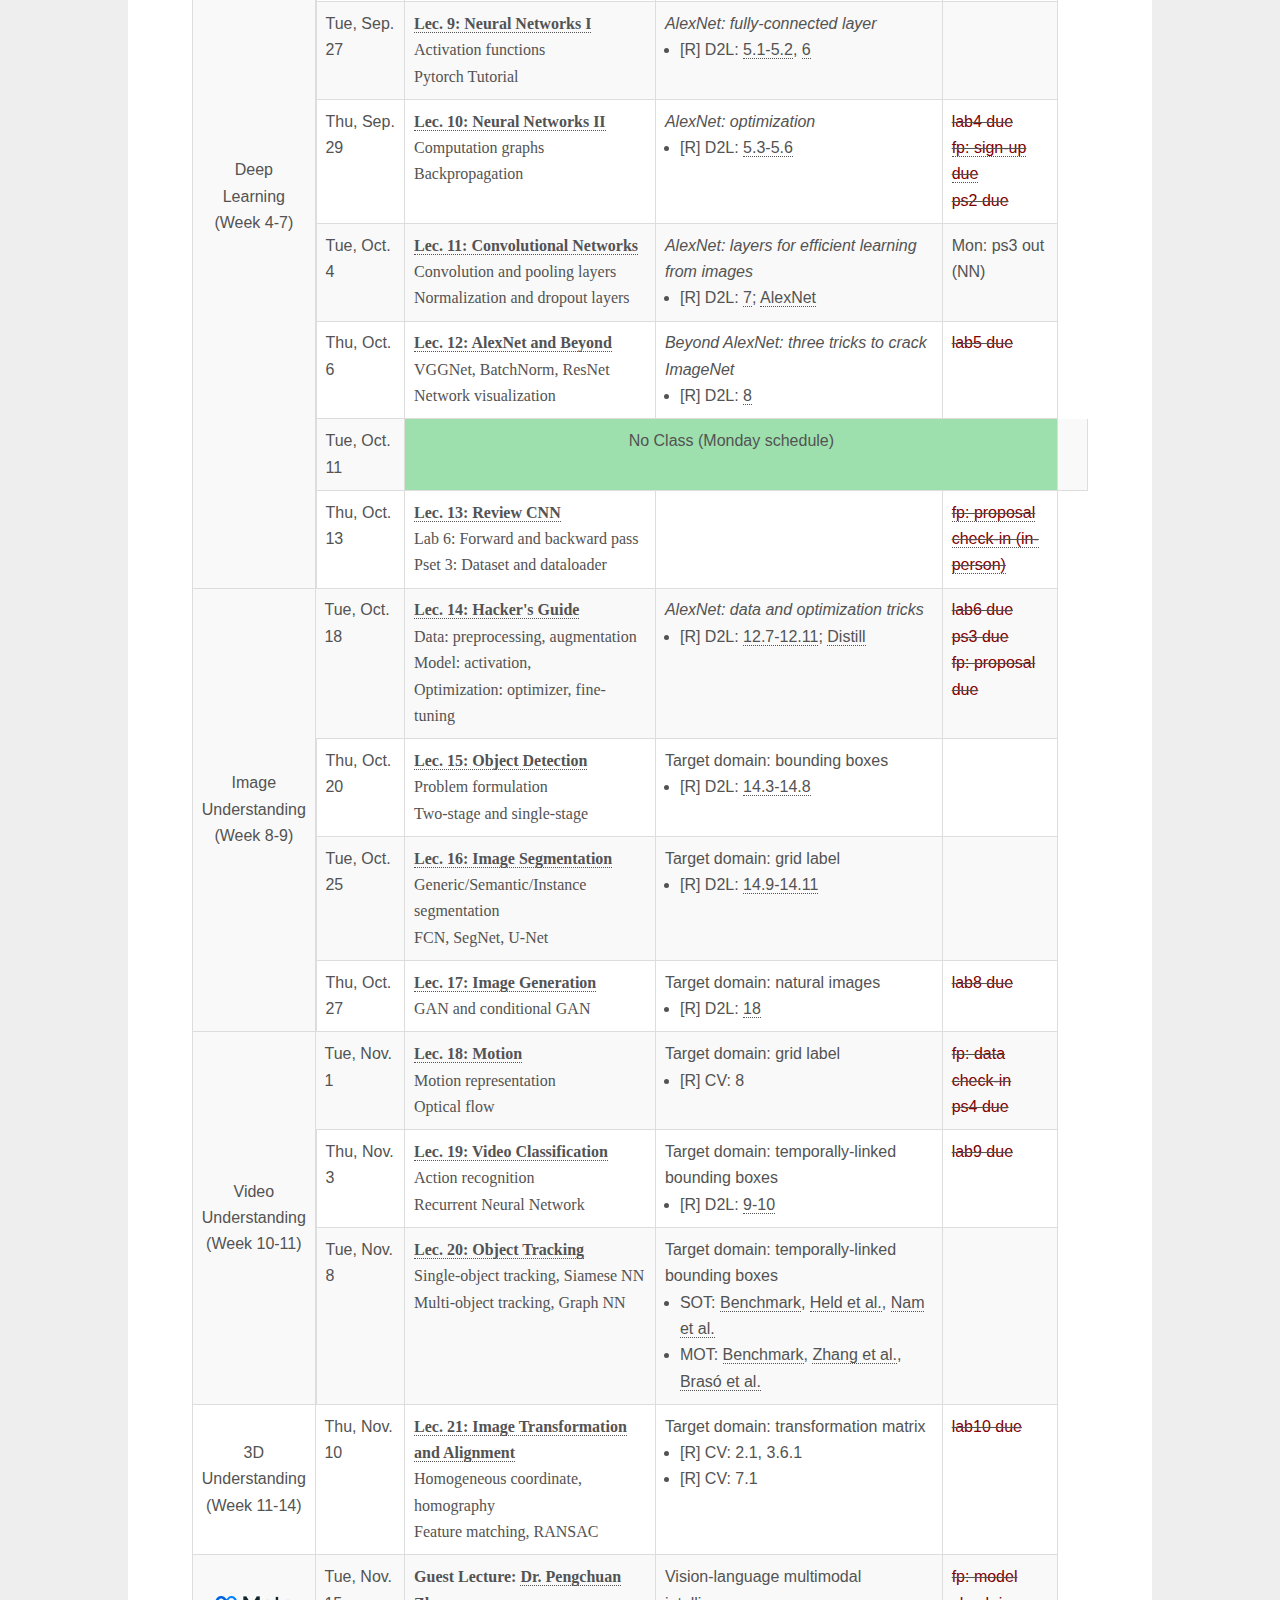
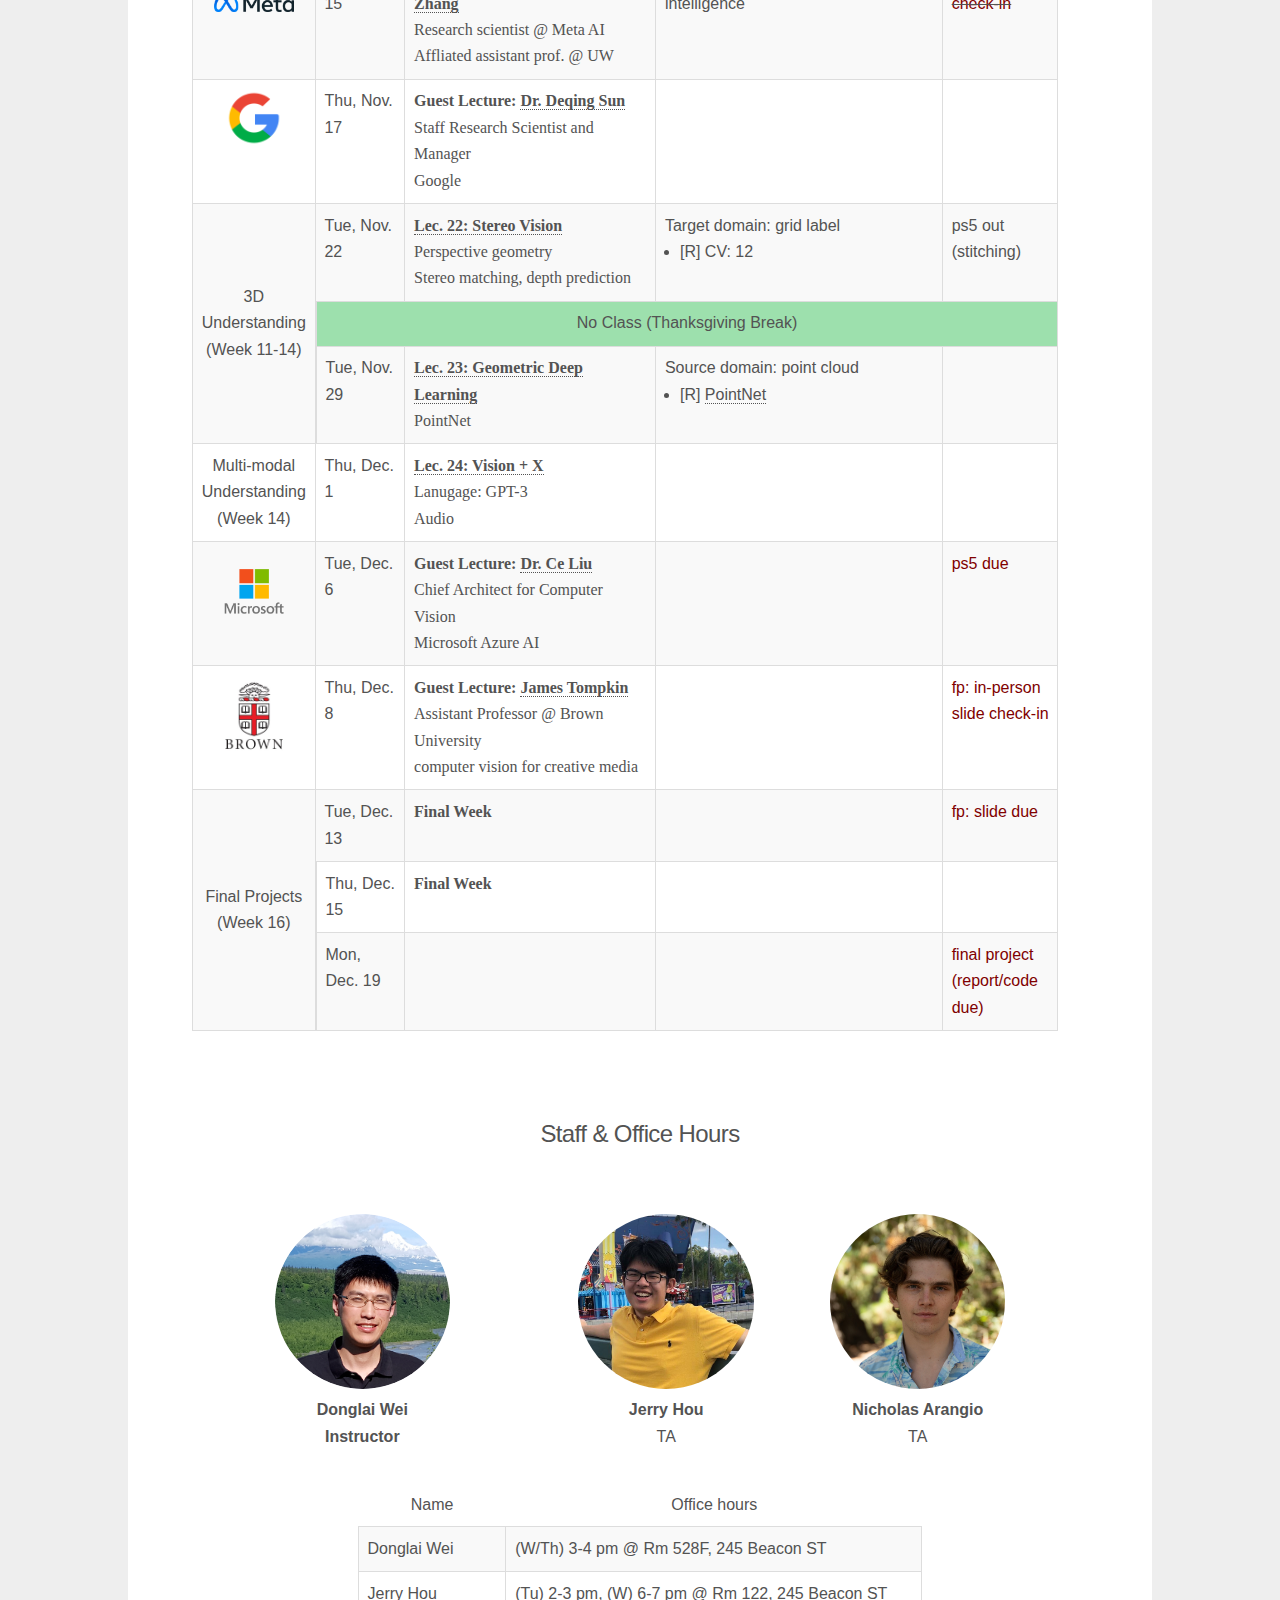
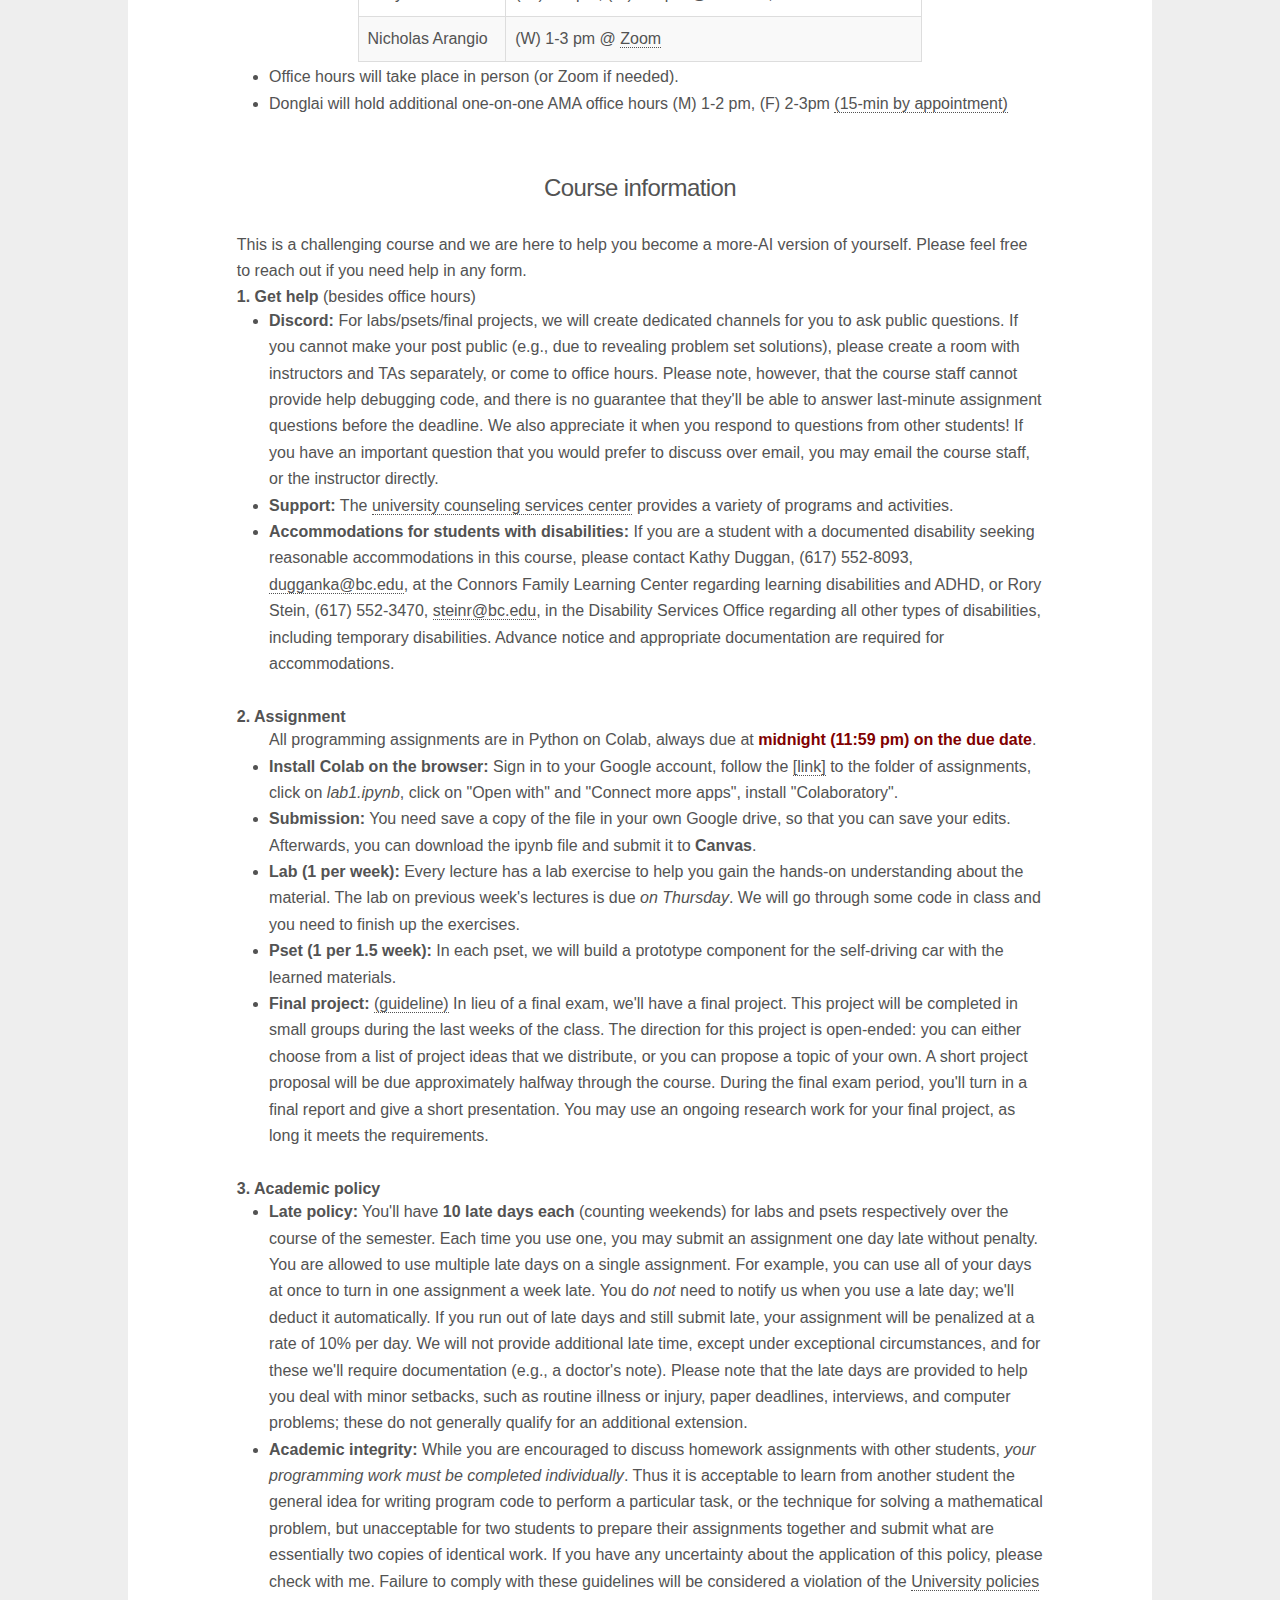
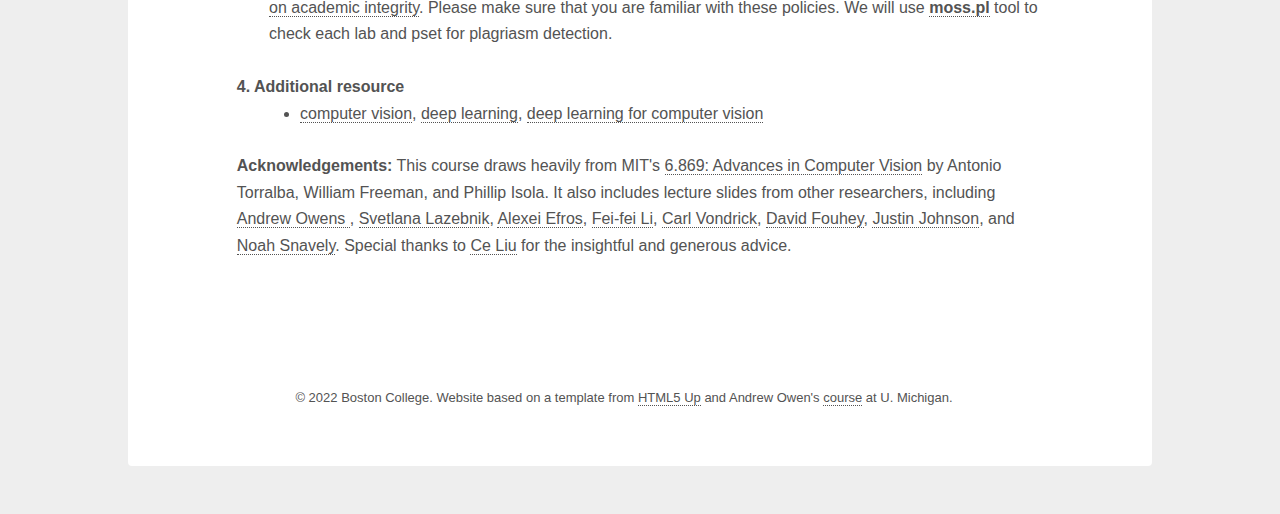
==== commit e3c6111e: "update slide due" ====
--- a/f22/index.html
+++ b/f22/index.html
@@ -632,7 +632,6 @@
         </td>
         <td>
             <font color=#800000>ps5 due</font>
-            <br/><font color=#800000>fp: in-person slide check-in</font>
         </td>
       </tr>
       <tr class="alternate">
@@ -647,6 +646,7 @@
 
         <td></td>
         <td>
+            <font color=#800000>fp: in-person slide check-in</font>
         </td>
       </tr>
       <tr class="alternate">
